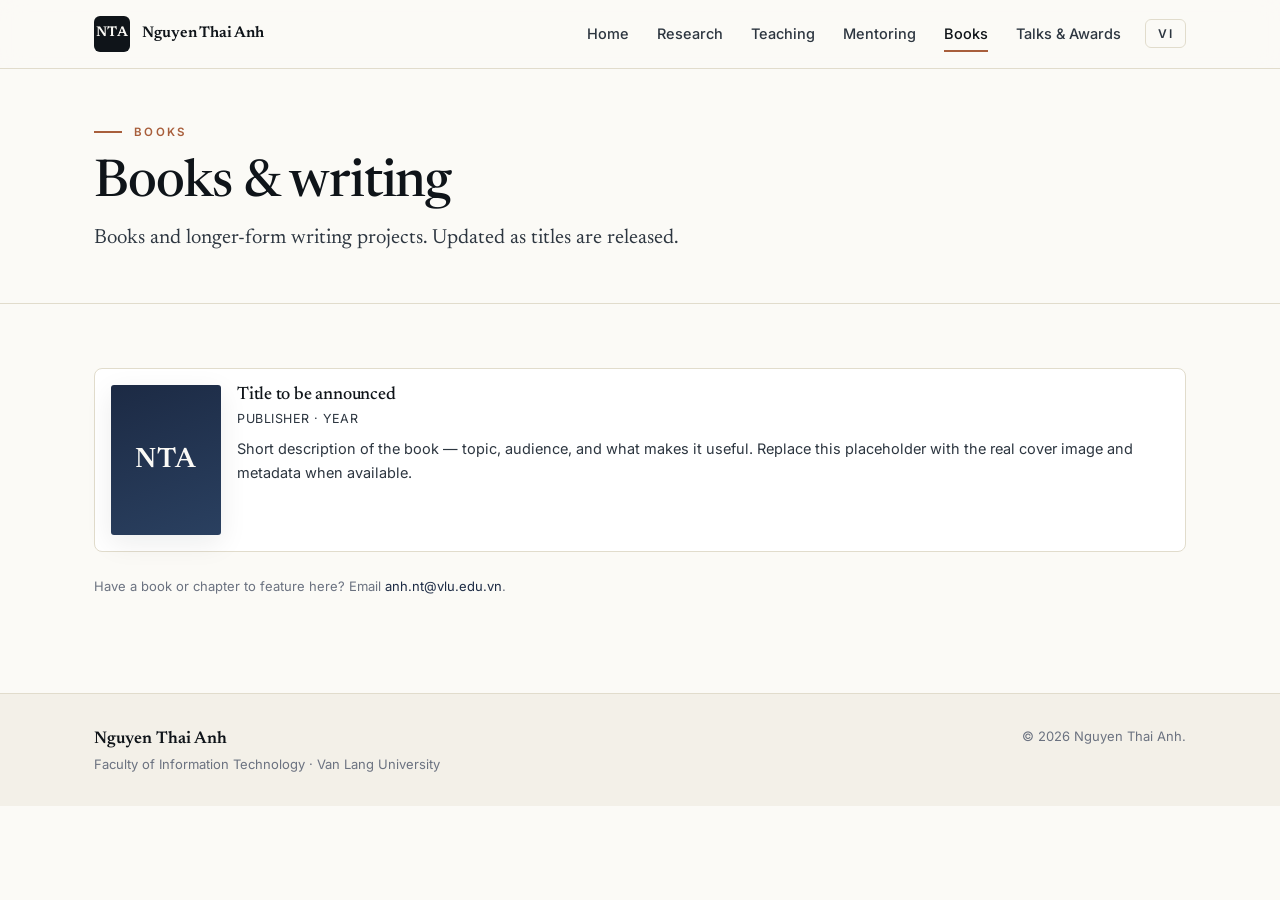
==== books.html @ 53247b36 "Rebuild site: multi-page bilingual academic profile - 6 pages: Home / Research / Teaching / Mentorin" ====
<!DOCTYPE html>
<html lang="en">
<head>
  <meta charset="UTF-8" />
  <meta name="viewport" content="width=device-width, initial-scale=1.0" />
  <title>Books — Nguyen Thai Anh</title>
  <meta name="description" content="Books and writing projects by Nguyen Thai Anh." />
  <link rel="icon" href="assets/img/favicon.svg" type="image/svg+xml" />
  <link rel="preconnect" href="https://fonts.googleapis.com" />
  <link rel="preconnect" href="https://fonts.gstatic.com" crossorigin />
  <link href="https://fonts.googleapis.com/css2?family=Inter:wght@400;500;600;700&family=Newsreader:ital,opsz,wght@0,6..72,400;0,6..72,500;0,6..72,600;1,6..72,400&display=swap" rel="stylesheet" />
  <link rel="stylesheet" href="assets/css/style.css" />
</head>
<body>
  <a class="skip-link" href="#main">Skip to content</a>

  <header class="site-header">
    <div class="container nav-wrap">
      <a class="brand" href="index.html">
        <span class="brand-mark">NTA</span>
        <span class="brand-name">Nguyen Thai Anh</span>
      </a>
      <button class="nav-toggle" aria-label="Toggle navigation" aria-expanded="false">
        <span></span><span></span><span></span>
      </button>
      <nav class="site-nav" aria-label="Primary">
        <a href="index.html" data-i18n="nav.home">Home</a>
        <a href="research.html" data-i18n="nav.research">Research</a>
        <a href="teaching.html" data-i18n="nav.teaching">Teaching</a>
        <a href="mentoring.html" data-i18n="nav.mentoring">Mentoring</a>
        <a href="books.html" class="active" data-i18n="nav.books">Books</a>
        <a href="talks-awards.html" data-i18n="nav.talks">Talks &amp; Awards</a>
        <button class="lang-toggle" data-lang-toggle aria-label="Switch language">VI</button>
      </nav>
    </div>
  </header>

  <main id="main">
    <section class="page-head">
      <div class="container">
        <p class="eyebrow" data-i18n="books.eyebrow">Books</p>
        <h1 data-i18n="books.h1">Books &amp; writing</h1>
        <p class="lede" data-i18n="books.lede">
          Below are books and longer-form writing projects. This page is updated as titles are released.
        </p>
      </div>
    </section>

    <section class="section">
      <div class="container">
        <ul class="book-grid">
          <li class="book-card">
            <div class="book-cover" aria-hidden="true">
              <span>NTA</span>
            </div>
            <div class="book-body">
              <h3 data-i18n="books.placeholder.title">Title to be announced</h3>
              <p class="muted" data-i18n="books.placeholder.meta">Publisher · Year</p>
              <p data-i18n="books.placeholder.desc">Short description of the book — topic, audience, and what makes it useful. Replace this placeholder with the real cover image and metadata when available.</p>
            </div>
          </li>
        </ul>
        <p class="prose muted" data-i18n-html="books.contact.html">
          Have a book or chapter to feature here? Email
          <a href="mailto:anh.nt@vlu.edu.vn">anh.nt@vlu.edu.vn</a>.
        </p>
      </div>
    </section>
  </main>

  <footer class="site-footer">
    <div class="container footer-grid">
      <div>
        <p class="footer-name">Nguyen Thai Anh</p>
        <p class="muted" data-i18n="footer.role">Faculty of Information Technology · Van Lang University</p>
      </div>
      <div>
        <p class="muted">© <span id="year"></span> <span data-i18n="footer.copy">Nguyen Thai Anh.</span></p>
      </div>
    </div>
  </footer>

  <script src="assets/js/i18n.js"></script>
  <script src="assets/js/main.js"></script>
</body>
</html>
---- assets/css/style.css ----
/* =========================================================
   Nguyen Thai Anh — personal site
   Editorial / academic theme · warm cream + deep navy + rust
   ========================================================= */

:root {
  /* surfaces */
  --bg: #fbfaf6;            /* warm cream off-white */
  --bg-alt: #f3f0e8;        /* deeper cream panel */
  --bg-card: #ffffff;
  /* ink */
  --ink: #0f1419;           /* near black with cool undertone */
  --ink-soft: #2d3640;
  --muted: #6b7280;
  --line: #e1dccc;          /* warm parchment line */
  --line-soft: #ece7d8;
  /* brand */
  --brand: #1c2a44;         /* deep navy */
  --brand-2: #2a4060;
  --accent: #a85e3b;        /* terracotta / rust */
  --accent-soft: #f3e7df;
  /* effects */
  --shadow-sm: 0 1px 2px rgba(15, 20, 25, .04);
  --shadow-md: 0 8px 28px rgba(15, 20, 25, .08);
  --shadow-lg: 0 24px 64px rgba(15, 20, 25, .10);
  --radius: 14px;
  --radius-sm: 8px;
  --container: 1140px;
  --container-narrow: 820px;
  --font-sans: "Inter", -apple-system, BlinkMacSystemFont, "Segoe UI", Roboto, "Helvetica Neue", Arial, sans-serif;
  --font-serif: "Newsreader", "Source Serif 4", Georgia, "Times New Roman", serif;
  /* spacing scale (8px base) */
  --s-1: 4px;  --s-2: 8px;   --s-3: 12px;  --s-4: 16px;
  --s-5: 24px; --s-6: 32px;  --s-7: 48px;  --s-8: 64px;  --s-9: 96px;
}

@media (prefers-color-scheme: dark) {
  :root {
    --bg: #0e1218;
    --bg-alt: #161b22;
    --bg-card: #1a2030;
    --ink: #e8e3d3;
    --ink-soft: #c9c2af;
    --muted: #8a8470;
    --line: #2a2f3a;
    --line-soft: #1f242e;
    --brand: #b8c5d8;
    --brand-2: #d4dbe8;
    --accent: #d4825c;
    --accent-soft: #2a1f1a;
    --shadow-sm: 0 1px 2px rgba(0,0,0,.3);
    --shadow-md: 0 8px 28px rgba(0,0,0,.35);
  }
}

/* ---------- FOUC prevention for i18n ---------- */
html:not([data-i18n-ready]) body { opacity: 0; }
body { transition: opacity .18s ease; }

* { box-sizing: border-box; }
html { scroll-behavior: smooth; }
body {
  margin: 0;
  font-family: var(--font-sans);
  background: var(--bg);
  color: var(--ink);
  line-height: 1.65;
  font-size: 16.5px;
  -webkit-font-smoothing: antialiased;
  text-rendering: optimizeLegibility;
}

img { max-width: 100%; display: block; }
a { color: var(--brand); text-decoration: none; transition: color .15s ease; }
a:hover { color: var(--accent); }

.container {
  max-width: var(--container);
  margin: 0 auto;
  padding: 0 24px;
}

.skip-link {
  position: absolute;
  left: -1000px;
  top: 0;
  background: var(--ink);
  color: var(--bg);
  padding: 8px 12px;
  z-index: 100;
}
.skip-link:focus { left: 8px; top: 8px; }

/* ---------- Typography display ---------- */
h1, h2, h3 {
  font-family: var(--font-serif);
  font-weight: 500;
  letter-spacing: -0.012em;
  color: var(--ink);
  line-height: 1.15;
}
em { font-family: var(--font-serif); font-style: italic; font-weight: 400; }

/* ---------- Header / nav ---------- */
.site-header {
  position: sticky;
  top: 0;
  z-index: 50;
  background: rgba(251, 250, 246, .85);
  backdrop-filter: saturate(180%) blur(12px);
  border-bottom: 1px solid var(--line);
}
@media (prefers-color-scheme: dark) {
  .site-header { background: rgba(14, 18, 24, .85); }
}
.nav-wrap {
  display: flex;
  align-items: center;
  justify-content: space-between;
  gap: 16px;
  height: 68px;
}
.brand {
  display: inline-flex;
  align-items: center;
  gap: 12px;
  color: var(--ink);
  font-weight: 600;
  letter-spacing: -.005em;
}
.brand:hover { color: var(--ink); }
.brand-mark {
  display: inline-flex;
  align-items: center;
  justify-content: center;
  width: 36px; height: 36px;
  background: var(--ink);
  color: var(--bg);
  border-radius: 6px;
  font-family: var(--font-serif);
  font-size: 14px;
  font-weight: 600;
  letter-spacing: .04em;
}
.brand-name { font-size: 15.5px; font-family: var(--font-serif); }

.site-nav { display: flex; gap: 4px; align-items: center; }
.site-nav a {
  color: var(--ink-soft);
  font-weight: 500;
  padding: 8px 12px;
  border-radius: 6px;
  font-size: 14.5px;
  transition: color .15s ease, background .15s ease;
}
.site-nav a:hover { background: var(--bg-alt); color: var(--ink); }
.site-nav a.active {
  color: var(--ink);
  position: relative;
}
.site-nav a.active::after {
  content: "";
  position: absolute;
  left: 12px; right: 12px; bottom: 2px;
  height: 1.5px;
  background: var(--accent);
}

.lang-toggle {
  margin-left: 8px;
  padding: 6px 12px;
  font-size: 12px;
  font-weight: 600;
  letter-spacing: .12em;
  border: 1px solid var(--line);
  border-radius: 6px;
  background: transparent;
  color: var(--ink-soft);
  cursor: pointer;
  font-family: var(--font-sans);
  transition: border-color .15s ease, color .15s ease, background .15s ease;
}
.lang-toggle:hover { border-color: var(--ink); color: var(--ink); background: var(--bg-alt); }

.nav-toggle {
  display: none;
  width: 40px; height: 40px;
  background: transparent;
  border: 1px solid var(--line);
  border-radius: 8px;
  cursor: pointer;
  padding: 0;
  align-items: center; justify-content: center;
  flex-direction: column;
  gap: 4px;
}
.nav-toggle span {
  display: block;
  width: 18px; height: 1.5px;
  background: var(--ink);
}

@media (max-width: 760px) {
  .nav-toggle { display: inline-flex; }
  .site-nav {
    position: absolute;
    top: 68px; left: 0; right: 0;
    background: var(--bg);
    border-bottom: 1px solid var(--line);
    flex-direction: column;
    align-items: stretch;
    padding: 8px;
    transform: translateY(-8px);
    opacity: 0;
    pointer-events: none;
    transition: opacity .15s ease, transform .15s ease;
  }
  .site-nav.open {
    opacity: 1;
    pointer-events: auto;
    transform: translateY(0);
  }
  .site-nav a { padding: 12px 14px; border-radius: 6px; }
  .site-nav a.active::after { display: none; }
  .lang-toggle { margin: 8px 0 4px; align-self: flex-start; }
}

/* ---------- Hero ---------- */
.hero {
  padding: var(--s-9) 0 var(--s-7);
  position: relative;
  overflow: hidden;
}
.hero::before {
  content: "";
  position: absolute;
  top: 0; right: -10%;
  width: 60%;
  height: 100%;
  background: radial-gradient(ellipse at 30% 50%, var(--accent-soft) 0%, transparent 60%);
  opacity: .55;
  pointer-events: none;
}
.hero-grid {
  display: grid;
  grid-template-columns: minmax(0, 1.5fr) minmax(240px, 1fr);
  gap: var(--s-8);
  align-items: center;
  position: relative;
}
.eyebrow {
  text-transform: uppercase;
  letter-spacing: .2em;
  font-size: 11.5px;
  color: var(--accent);
  font-weight: 600;
  margin: 0 0 var(--s-4);
  display: inline-block;
}
.eyebrow::before {
  content: "";
  display: inline-block;
  width: 28px; height: 1.5px;
  background: var(--accent);
  vertical-align: middle;
  margin-right: 12px;
  transform: translateY(-1px);
}
h1 {
  font-size: clamp(40px, 5.6vw, 68px);
  line-height: 1.02;
  margin: 0 0 var(--s-5);
  letter-spacing: -.025em;
  font-weight: 500;
}
.lede {
  font-family: var(--font-serif);
  font-size: clamp(18px, 1.6vw, 21px);
  font-weight: 400;
  line-height: 1.55;
  color: var(--ink-soft);
  margin: 0 0 var(--s-5);
  max-width: 56ch;
}
.lede a { color: var(--ink); border-bottom: 1px solid var(--line); }
.lede a:hover { border-bottom-color: var(--accent); color: var(--accent); }

.quick-facts {
  list-style: none;
  padding: 0;
  margin: 0 0 var(--s-5);
  display: grid;
  gap: var(--s-2);
  font-size: 14.5px;
  color: var(--ink-soft);
  border-left: 2px solid var(--line);
  padding-left: var(--s-4);
}
.quick-facts strong {
  color: var(--ink);
  font-weight: 600;
  font-size: 12.5px;
  text-transform: uppercase;
  letter-spacing: .08em;
  display: inline-block;
  min-width: 92px;
}

.cta-row { display: flex; gap: var(--s-3); flex-wrap: wrap; }
.btn {
  display: inline-flex;
  align-items: center;
  gap: 8px;
  padding: 11px 20px;
  border-radius: 6px;
  font-weight: 500;
  font-size: 14.5px;
  font-family: var(--font-sans);
  border: 1px solid transparent;
  transition: all .15s ease;
  letter-spacing: .005em;
}
.btn:hover { text-decoration: none; }
.btn-primary {
  background: var(--ink);
  color: var(--bg);
}
.btn-primary:hover { background: var(--brand-2); color: var(--bg); }
.btn-ghost {
  background: transparent;
  color: var(--ink);
  border-color: var(--line);
}
.btn-ghost:hover { border-color: var(--ink); background: var(--bg-alt); color: var(--ink); }

/* photo */
.hero-photo {
  display: flex;
  flex-direction: column;
  align-items: center;
  gap: var(--s-4);
  position: relative;
}
.photo-frame {
  position: relative;
  width: 260px; height: 320px;
  border-radius: 4px;
  background: var(--bg-alt);
  border: 1px solid var(--line);
  overflow: hidden;
  display: flex;
  align-items: center;
  justify-content: center;
  box-shadow: var(--shadow-md);
}
.photo-frame::before {
  content: "";
  position: absolute;
  top: 12px; left: 12px; right: -12px; bottom: -12px;
  border: 1px solid var(--accent);
  border-radius: 4px;
  z-index: -1;
}
.photo-frame img { width: 100%; height: 100%; object-fit: cover; }
.photo-initials {
  position: absolute;
  inset: 0;
  display: none;
  align-items: center;
  justify-content: center;
  font-family: var(--font-serif);
  font-size: 64px;
  font-weight: 500;
  color: var(--brand);
  letter-spacing: .04em;
}
.photo-frame.photo-fallback .photo-initials { display: flex; }

.socials {
  list-style: none;
  display: flex;
  gap: 6px;
  padding: 0;
  margin: 0;
}
.socials a {
  width: 38px; height: 38px;
  border-radius: 50%;
  border: 1px solid var(--line);
  display: inline-flex;
  align-items: center; justify-content: center;
  color: var(--ink-soft);
  font-weight: 600;
  font-size: 12.5px;
  letter-spacing: .04em;
  transition: all .15s ease;
}
.socials a:hover {
  border-color: var(--ink);
  color: var(--ink);
  background: var(--bg-alt);
}

@media (max-width: 880px) {
  .hero { padding: var(--s-7) 0 var(--s-6); }
  .hero-grid { grid-template-columns: 1fr; gap: var(--s-6); }
  .hero-photo { order: -1; align-items: flex-start; }
  .photo-frame { width: 180px; height: 220px; }
}

/* ---------- Affiliations strip ---------- */
.affiliations {
  border-top: 1px solid var(--line);
  border-bottom: 1px solid var(--line);
  background: var(--bg-alt);
  padding: var(--s-4) 0;
}
.aff-grid {
  display: flex;
  align-items: center;
  justify-content: space-between;
  gap: var(--s-5);
  flex-wrap: wrap;
  list-style: none;
  margin: 0; padding: 0;
}
.aff-label {
  font-size: 11px;
  font-weight: 600;
  letter-spacing: .18em;
  text-transform: uppercase;
  color: var(--muted);
  padding: 4px 0;
}
.aff-item {
  font-family: var(--font-serif);
  font-size: 15px;
  color: var(--ink-soft);
  font-weight: 500;
  letter-spacing: -.005em;
  display: inline-flex;
  align-items: center;
  gap: 8px;
}
.aff-item small {
  font-family: var(--font-sans);
  font-size: 11px;
  text-transform: uppercase;
  letter-spacing: .08em;
  color: var(--muted);
  font-weight: 600;
}

/* ---------- Sections ---------- */
.section { padding: var(--s-8) 0; }
.section-narrow .container { max-width: var(--container-narrow); }
.section-alt {
  background: var(--bg-alt);
  border-top: 1px solid var(--line);
  border-bottom: 1px solid var(--line);
}

.section-title {
  font-family: var(--font-serif);
  font-size: clamp(26px, 3vw, 34px);
  margin: 0 0 var(--s-5);
  font-weight: 500;
  letter-spacing: -.012em;
  position: relative;
  padding-bottom: var(--s-3);
}
.section-title::after {
  content: "";
  position: absolute;
  left: 0; bottom: 0;
  width: 32px; height: 2px;
  background: var(--accent);
}
.section-kicker {
  font-size: 11.5px;
  font-weight: 600;
  letter-spacing: .2em;
  text-transform: uppercase;
  color: var(--muted);
  margin: 0 0 8px;
}

.sub-title {
  font-size: 17px;
  font-weight: 600;
  margin: var(--s-6) 0 var(--s-3);
  color: var(--ink);
  font-family: var(--font-sans);
  letter-spacing: -.005em;
}
.prose {
  color: var(--ink-soft);
  max-width: 68ch;
  font-size: 16px;
  line-height: 1.7;
}
.prose p { margin: 0 0 var(--s-3); }

.page-head {
  padding: var(--s-7) 0 var(--s-5);
  border-bottom: 1px solid var(--line);
  background: var(--bg);
  position: relative;
}
.page-head h1 {
  font-size: clamp(34px, 4.4vw, 52px);
  margin-bottom: var(--s-3);
  letter-spacing: -.02em;
}
.page-head .lede { max-width: 70ch; }

/* ---------- Tag grid (research interests) ---------- */
.tag-grid {
  list-style: none;
  padding: 0;
  margin: 0;
  display: grid;
  grid-template-columns: repeat(auto-fit, minmax(240px, 1fr));
  gap: var(--s-3);
}
.tag-grid li {
  background: var(--bg-card);
  border: 1px solid var(--line);
  border-radius: var(--radius-sm);
  padding: var(--s-4) var(--s-4) var(--s-4);
  transition: border-color .15s ease, transform .12s ease;
}
.tag-grid li:hover {
  border-color: var(--ink);
  transform: translateY(-2px);
}
.tag-grid p {
  margin: 8px 0 0;
  color: var(--ink-soft);
  font-size: 14px;
  line-height: 1.55;
}
.tag {
  display: inline-block;
  padding: 3px 0;
  color: var(--ink);
  font-weight: 600;
  font-size: 14.5px;
  font-family: var(--font-serif);
  border-bottom: 2px solid var(--accent);
}

/* ---------- News feed ---------- */
.news-feed {
  list-style: none;
  padding: 0;
  margin: 0;
  display: grid;
  gap: 0;
}
.news-item {
  display: grid;
  grid-template-columns: 130px 1fr;
  gap: var(--s-5);
  padding: var(--s-4) 0;
  border-top: 1px solid var(--line-soft);
  align-items: baseline;
}
.news-item:first-child { border-top: 0; padding-top: 0; }
.news-date {
  font-size: 13px;
  font-weight: 600;
  color: var(--accent);
  letter-spacing: .04em;
  text-transform: uppercase;
  font-family: var(--font-sans);
}
.news-body {
  margin: 0;
  color: var(--ink-soft);
  font-size: 15.5px;
  line-height: 1.6;
}
.news-body strong { color: var(--ink); font-weight: 600; }

@media (max-width: 580px) {
  .news-item { grid-template-columns: 1fr; gap: 4px; }
}

/* ---------- Card grid ---------- */
.card-grid {
  list-style: none;
  padding: 0;
  margin: 0;
  display: grid;
  grid-template-columns: repeat(auto-fit, minmax(260px, 1fr));
  gap: var(--s-4);
}
.card {
  background: var(--bg-card);
  border: 1px solid var(--line);
  border-radius: var(--radius-sm);
  padding: var(--s-5);
  display: flex;
  flex-direction: column;
  gap: var(--s-2);
  transition: border-color .15s ease, transform .12s ease;
}
.card:hover { border-color: var(--ink); transform: translateY(-2px); }
.card h3 {
  margin: 0;
  font-size: 18px;
  color: var(--ink);
  font-family: var(--font-serif);
  font-weight: 600;
  letter-spacing: -.005em;
}
.card p {
  margin: 0;
  color: var(--ink-soft);
  font-size: 14.5px;
  line-height: 1.6;
}
.card .btn {
  align-self: flex-start;
  padding: 6px 12px;
  font-size: 13.5px;
  margin-top: var(--s-2);
}

/* ---------- Publications ---------- */
.pub-group { margin-bottom: var(--s-6); }
.year-label {
  display: inline-block;
  font-family: var(--font-serif);
  font-size: 22px;
  color: var(--ink);
  margin: 0 0 var(--s-3);
  font-weight: 500;
  letter-spacing: -.01em;
  border-bottom: 2px solid var(--accent);
  padding-bottom: 2px;
}
.pub-list { list-style: none; padding: 0; margin: 0; display: grid; gap: 0; }
.pub {
  padding: var(--s-4) 0;
  border-top: 1px solid var(--line-soft);
}
.pub:first-child { border-top: 0; padding-top: 0; }
.pub-title {
  font-family: var(--font-serif);
  font-weight: 600;
  margin: 0 0 4px;
  color: var(--ink);
  font-size: 17.5px;
  line-height: 1.35;
  letter-spacing: -.005em;
}
.pub-meta { margin: 0 0 4px; color: var(--ink-soft); font-size: 14.5px; }
.pub-venue {
  margin: 0;
  color: var(--muted);
  font-size: 13.5px;
  font-family: var(--font-serif);
  font-style: italic;
}
.pub-tags { margin: 8px 0 0; display: flex; gap: 6px; flex-wrap: wrap; }
.chip {
  display: inline-block;
  background: transparent;
  border: 1px solid var(--line);
  color: var(--ink-soft);
  padding: 2px 10px;
  font-size: 11.5px;
  border-radius: 999px;
  font-weight: 500;
  letter-spacing: .02em;
}

/* ---------- Course grid ---------- */
.course-grid {
  list-style: none;
  padding: 0;
  margin: 0;
  display: grid;
  grid-template-columns: repeat(auto-fit, minmax(260px, 1fr));
  gap: var(--s-2);
}
.course {
  background: var(--bg-card);
  border: 1px solid var(--line);
  border-radius: var(--radius-sm);
  padding: var(--s-4);
  transition: border-color .15s ease, background .15s ease;
}
.course:hover { border-color: var(--ink); }
.course h4 {
  margin: 0;
  font-size: 15.5px;
  color: var(--ink);
  font-family: var(--font-serif);
  font-weight: 600;
  display: flex;
  align-items: center;
  gap: 8px;
  flex-wrap: wrap;
  letter-spacing: -.005em;
}
.course p { margin: 4px 0 0; color: var(--muted); font-size: 13px; }
.badge {
  background: var(--accent-soft);
  color: var(--accent);
  border-radius: 4px;
  padding: 2px 8px;
  font-size: 10.5px;
  font-weight: 700;
  letter-spacing: .08em;
  text-transform: uppercase;
  font-family: var(--font-sans);
}
.muted-badge {
  background: var(--bg-alt);
  color: var(--ink-soft);
  border: 1px solid var(--line);
}

.bullet-list {
  margin: 0;
  padding-left: 0;
  list-style: none;
  color: var(--ink-soft);
  display: grid;
  gap: 4px;
}
.bullet-list li {
  position: relative;
  padding-left: 18px;
  font-size: 15px;
}
.bullet-list li::before {
  content: "—";
  position: absolute;
  left: 0;
  color: var(--accent);
  font-weight: 600;
}

/* ---------- Books ---------- */
.book-grid {
  list-style: none;
  padding: 0;
  margin: 0 0 var(--s-5);
  display: grid;
  grid-template-columns: repeat(auto-fit, minmax(320px, 1fr));
  gap: var(--s-5);
}
.book-card {
  display: grid;
  grid-template-columns: 110px 1fr;
  gap: var(--s-4);
  background: var(--bg-card);
  border: 1px solid var(--line);
  border-radius: var(--radius-sm);
  padding: var(--s-4);
}
.book-cover {
  width: 110px; height: 150px;
  background: linear-gradient(160deg, var(--brand) 0%, var(--brand-2) 100%);
  color: var(--bg);
  border-radius: 3px;
  display: flex;
  align-items: center;
  justify-content: center;
  font-family: var(--font-serif);
  font-size: 28px;
  font-weight: 600;
  letter-spacing: .04em;
  box-shadow: var(--shadow-md);
}
.book-body h3 {
  margin: 0 0 4px;
  font-size: 18px;
  font-family: var(--font-serif);
}
.book-body .muted { font-size: 12.5px; margin: 0 0 8px; letter-spacing: .04em; text-transform: uppercase; }
.book-body p { margin: 0; color: var(--ink-soft); font-size: 14.5px; line-height: 1.6; }

/* ---------- Scholar metrics (compact) ---------- */
.metrics-card {
  background: var(--bg-card);
  border: 1px solid var(--line);
  border-radius: var(--radius);
  padding: var(--s-5) var(--s-6);
  display: grid;
  grid-template-columns: repeat(3, 1fr) auto;
  gap: var(--s-5);
  align-items: center;
}
.metrics-item { text-align: left; }
.metric-value {
  display: block;
  font-family: var(--font-serif);
  font-size: 36px;
  font-weight: 500;
  color: var(--ink);
  line-height: 1;
  margin-bottom: 6px;
  letter-spacing: -.01em;
}
.metric-value.placeholder { color: var(--muted); }
.metric-label {
  display: block;
  font-size: 11.5px;
  color: var(--muted);
  text-transform: uppercase;
  letter-spacing: .14em;
  font-weight: 600;
}
.metrics-cta {
  border-left: 1px solid var(--line);
  padding-left: var(--s-5);
  display: flex;
  flex-direction: column;
  gap: 6px;
  align-items: flex-start;
}
.metrics-cta .muted { font-size: 12.5px; }

@media (max-width: 720px) {
  .metrics-card { grid-template-columns: repeat(3, 1fr); }
  .metrics-cta { grid-column: 1 / -1; border-left: 0; border-top: 1px solid var(--line); padding: var(--s-4) 0 0; }
}

/* ---------- Projects (advising) ---------- */
.project-title {
  font-family: var(--font-serif);
  font-weight: 600;
  margin: 0 0 4px;
  color: var(--ink);
  font-size: 17px;
  line-height: 1.35;
  letter-spacing: -.005em;
}
.project-team {
  margin: 4px 0 0;
  color: var(--ink-soft);
  font-size: 14.5px;
  line-height: 1.55;
}
.project-team strong {
  color: var(--muted);
  font-weight: 600;
  font-size: 11.5px;
  text-transform: uppercase;
  letter-spacing: .12em;
  display: inline-block;
  margin-right: 6px;
}
.project-coadv {
  margin: 4px 0 0;
  color: var(--muted);
  font-size: 13.5px;
  font-style: italic;
}

/* ---------- Theses block ---------- */
.thesis {
  background: var(--bg-card);
  border: 1px solid var(--line);
  border-left: 3px solid var(--accent);
  border-radius: var(--radius-sm);
  padding: var(--s-5);
  margin-bottom: var(--s-3);
}
.thesis-kicker {
  font-size: 11.5px;
  font-weight: 600;
  letter-spacing: .14em;
  text-transform: uppercase;
  color: var(--accent);
  margin: 0 0 6px;
}
.thesis-title {
  font-family: var(--font-serif);
  font-size: 18px;
  margin: 0 0 6px;
  font-weight: 600;
  color: var(--ink);
  line-height: 1.35;
  letter-spacing: -.005em;
}
.thesis-degree {
  margin: 0;
  color: var(--ink-soft);
  font-size: 14px;
  font-style: italic;
  font-family: var(--font-serif);
}

/* ---------- Student cohorts ---------- */
.cohort { margin: var(--s-5) 0 var(--s-3); }
.cohort:first-of-type { margin-top: var(--s-3); }
.cohort-header {
  display: flex;
  align-items: baseline;
  gap: var(--s-3);
  margin: 0 0 var(--s-3);
  padding-bottom: var(--s-2);
  border-bottom: 1px solid var(--line);
  font-family: var(--font-serif);
  font-size: 17px;
  font-weight: 600;
  color: var(--ink);
  letter-spacing: -.005em;
}
.cohort-count {
  font-size: 12.5px;
  font-weight: 500;
  color: var(--muted);
  font-family: var(--font-sans);
  letter-spacing: .04em;
}
.cohort-note {
  font-size: 12.5px;
  color: var(--muted);
  margin: 0 0 var(--s-3);
  font-style: italic;
  font-family: var(--font-serif);
}

.student-list {
  list-style: none;
  padding: 0;
  margin: 0;
  display: grid;
  grid-template-columns: repeat(auto-fit, minmax(320px, 1fr));
  gap: 0 var(--s-5);
}
.student {
  display: grid;
  grid-template-columns: 1fr auto;
  gap: var(--s-2);
  padding: 8px 0;
  border-bottom: 1px solid var(--line-soft);
  align-items: baseline;
}
.student-name {
  color: var(--ink);
  font-weight: 500;
  font-size: 15px;
  letter-spacing: -.005em;
}
.student-meta {
  color: var(--muted);
  font-size: 12.5px;
  font-family: var(--font-sans);
  letter-spacing: .02em;
  text-align: right;
}
.student-honor {
  display: inline-block;
  background: var(--accent-soft);
  color: var(--accent);
  font-size: 11px;
  font-weight: 600;
  padding: 1px 7px;
  border-radius: 4px;
  letter-spacing: .04em;
  margin-left: 6px;
  text-transform: uppercase;
  font-family: var(--font-sans);
}
.student-cosup {
  display: inline-block;
  font-size: 11px;
  color: var(--muted);
  margin-left: 6px;
  font-style: italic;
}

/* ---------- Mentees external ---------- */
.placeholder-card {
  border: 1.5px dashed var(--line);
  border-radius: var(--radius);
  padding: var(--s-5);
  text-align: center;
  color: var(--muted);
  background: transparent;
}
.placeholder-card p { margin: 0; font-size: 14.5px; }

/* ---------- Talks ---------- */
.talk-list { list-style: none; padding: 0; margin: 0; display: grid; gap: 0; }
.talk {
  padding: var(--s-4) 0;
  border-top: 1px solid var(--line-soft);
  display: grid;
  grid-template-columns: 110px 1fr;
  gap: var(--s-4);
}
.talk:first-child { border-top: 0; padding-top: 0; }
.talk-title {
  font-family: var(--font-serif);
  font-weight: 600;
  margin: 0 0 4px;
  color: var(--ink);
  font-size: 17px;
  line-height: 1.35;
}
.talk-venue { margin: 0 0 4px; color: var(--ink-soft); font-size: 14px; font-style: italic; font-family: var(--font-serif); }
.talk-date {
  font-size: 13px;
  font-weight: 600;
  color: var(--accent);
  letter-spacing: .04em;
  font-family: var(--font-sans);
}
.talk-desc { margin: 6px 0 0; color: var(--ink-soft); font-size: 14.5px; line-height: 1.6; }

@media (max-width: 580px) {
  .talk { grid-template-columns: 1fr; gap: 4px; }
}

/* ---------- Awards ---------- */
.award-grid {
  list-style: none;
  padding: 0;
  margin: 0;
  display: grid;
  grid-template-columns: repeat(auto-fit, minmax(300px, 1fr));
  gap: var(--s-4);
}
.award {
  background: var(--bg-card);
  border: 1px solid var(--line);
  border-radius: var(--radius-sm);
  padding: var(--s-5);
  position: relative;
  border-left: 3px solid var(--accent);
}
.award h3 {
  margin: 0 0 6px;
  font-size: 17px;
  color: var(--ink);
  font-family: var(--font-serif);
  font-weight: 600;
  padding-right: var(--s-5);
}
.award .award-meta {
  margin: 0 0 8px;
  color: var(--muted);
  font-size: 12.5px;
  letter-spacing: .04em;
}
.award p { margin: 0; color: var(--ink-soft); font-size: 14.5px; line-height: 1.6; }

/* ---------- Footer ---------- */
.site-footer {
  border-top: 1px solid var(--line);
  background: var(--bg-alt);
  padding: var(--s-6) 0;
  margin-top: var(--s-6);
}
.footer-grid {
  display: flex;
  justify-content: space-between;
  align-items: flex-start;
  gap: var(--s-4);
  flex-wrap: wrap;
}
.footer-name {
  font-weight: 600;
  margin: 0;
  font-family: var(--font-serif);
  font-size: 17px;
}
.muted { color: var(--muted); font-size: 13px; margin: 0; line-height: 1.6; }

/* ---------- Selection ---------- */
::selection { background: var(--accent-soft); color: var(--ink); }

/* ---------- Print ---------- */
@media print {
  .site-header, .site-footer, .nav-toggle, .cta-row, .socials, .lang-toggle { display: none !important; }
  .hero, .section { padding: 16px 0; }
  body { font-size: 11pt; background: white; }
}
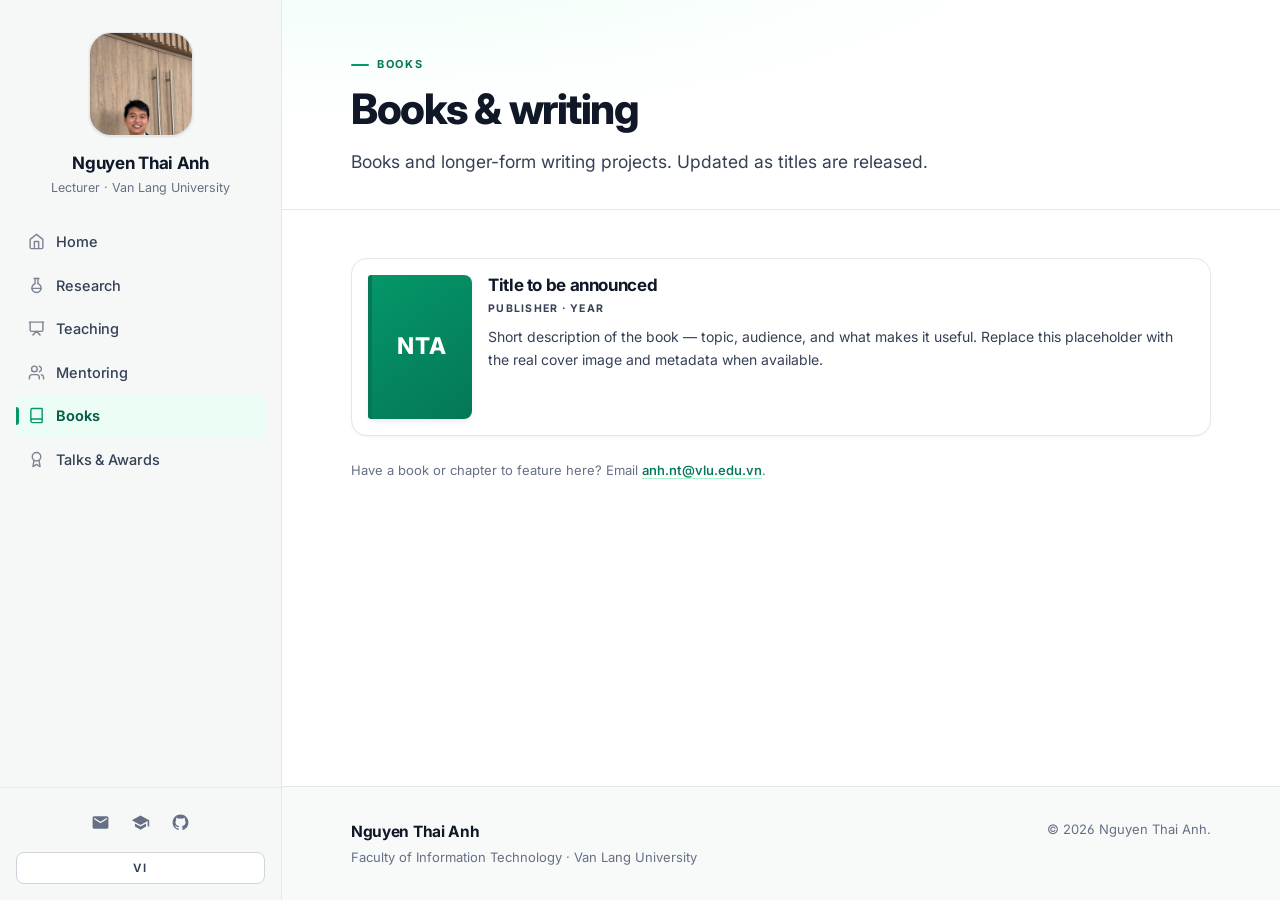
==== commit 1efa43e1: "Redesign: fixed sidebar shell, emerald palette, publication cards Layout - Replace the top navbar wi" ====
--- a/books.html
+++ b/books.html
@@ -5,36 +5,82 @@
   <meta name="viewport" content="width=device-width, initial-scale=1.0" />
   <title>Books — Nguyen Thai Anh</title>
   <meta name="description" content="Books and writing projects by Nguyen Thai Anh." />
+  <meta name="theme-color" content="#059669" />
   <link rel="icon" href="assets/img/favicon.svg" type="image/svg+xml" />
   <link rel="preconnect" href="https://fonts.googleapis.com" />
   <link rel="preconnect" href="https://fonts.gstatic.com" crossorigin />
-  <link href="https://fonts.googleapis.com/css2?family=Inter:wght@400;500;600;700&family=Newsreader:ital,opsz,wght@0,6..72,400;0,6..72,500;0,6..72,600;1,6..72,400&display=swap" rel="stylesheet" />
+  <link href="https://fonts.googleapis.com/css2?family=Inter:wght@400;500;600;700;800&family=Newsreader:ital,opsz,wght@0,6..72,400;0,6..72,500;1,6..72,400&display=swap" rel="stylesheet" />
   <link rel="stylesheet" href="assets/css/style.css" />
 </head>
 <body>
   <a class="skip-link" href="#main">Skip to content</a>
 
-  <header class="site-header">
-    <div class="container nav-wrap">
-      <a class="brand" href="index.html">
-        <span class="brand-mark">NTA</span>
-        <span class="brand-name">Nguyen Thai Anh</span>
+  <header class="topbar">
+    <button class="drawer-btn" aria-label="Open menu" aria-expanded="false" aria-controls="sidebar">
+      <span></span><span></span><span></span>
+    </button>
+    <a class="topbar-brand" href="index.html">Nguyen Thai Anh</a>
+    <button class="lang-toggle" data-lang-toggle aria-label="Switch language">VI</button>
+  </header>
+  <div class="scrim" data-scrim></div>
+
+  <aside class="sidebar" id="sidebar">
+    <div class="side-inner">
+      <a class="side-id" href="index.html">
+        <span class="side-avatar">
+          <img src="assets/img/profile.jpg" alt="Nguyen Thai Anh"
+               onerror="this.parentElement.classList.add('is-fallback');this.style.display='none';" />
+          <span class="initials">NTA</span>
+        </span>
+        <span class="side-name">Nguyen Thai Anh</span>
+        <span class="side-role" data-i18n="side.role">Lecturer · Van Lang University</span>
       </a>
-      <button class="nav-toggle" aria-label="Toggle navigation" aria-expanded="false">
-        <span></span><span></span><span></span>
-      </button>
-      <nav class="site-nav" aria-label="Primary">
-        <a href="index.html" data-i18n="nav.home">Home</a>
-        <a href="research.html" data-i18n="nav.research">Research</a>
-        <a href="teaching.html" data-i18n="nav.teaching">Teaching</a>
-        <a href="mentoring.html" data-i18n="nav.mentoring">Mentoring</a>
-        <a href="books.html" class="active" data-i18n="nav.books">Books</a>
-        <a href="talks-awards.html" data-i18n="nav.talks">Talks &amp; Awards</a>
+
+      <nav class="side-nav" aria-label="Primary">
+        <a href="index.html">
+          <svg viewBox="0 0 24 24" fill="none" stroke="currentColor" stroke-width="2" stroke-linecap="round" stroke-linejoin="round" aria-hidden="true"><path d="m3 9 9-7 9 7v11a2 2 0 0 1-2 2H5a2 2 0 0 1-2-2z"/><polyline points="9 22 9 12 15 12 15 22"/></svg>
+          <span data-i18n="nav.home">Home</span>
+        </a>
+        <a href="research.html">
+          <svg viewBox="0 0 24 24" fill="none" stroke="currentColor" stroke-width="2" stroke-linecap="round" stroke-linejoin="round" aria-hidden="true"><path d="M10 2v7.31"/><path d="M14 9.3V1.99"/><path d="M8.5 2h7"/><path d="M14 9.3a6.5 6.5 0 1 1-4 0"/><path d="M5.52 16h12.96"/></svg>
+          <span data-i18n="nav.research">Research</span>
+        </a>
+        <a href="teaching.html">
+          <svg viewBox="0 0 24 24" fill="none" stroke="currentColor" stroke-width="2" stroke-linecap="round" stroke-linejoin="round" aria-hidden="true"><path d="M2 3h20"/><path d="M21 3v11a2 2 0 0 1-2 2H5a2 2 0 0 1-2-2V3"/><path d="m7 21 5-5 5 5"/></svg>
+          <span data-i18n="nav.teaching">Teaching</span>
+        </a>
+        <a href="mentoring.html">
+          <svg viewBox="0 0 24 24" fill="none" stroke="currentColor" stroke-width="2" stroke-linecap="round" stroke-linejoin="round" aria-hidden="true"><path d="M16 21v-2a4 4 0 0 0-4-4H6a4 4 0 0 0-4 4v2"/><circle cx="9" cy="7" r="4"/><path d="M22 21v-2a4 4 0 0 0-3-3.87"/><path d="M16 3.13a4 4 0 0 1 0 7.75"/></svg>
+          <span data-i18n="nav.mentoring">Mentoring</span>
+        </a>
+        <a href="books.html" class="active">
+          <svg viewBox="0 0 24 24" fill="none" stroke="currentColor" stroke-width="2" stroke-linecap="round" stroke-linejoin="round" aria-hidden="true"><path d="M4 19.5v-15A2.5 2.5 0 0 1 6.5 2H19a1 1 0 0 1 1 1v18a1 1 0 0 1-1 1H6.5a1 1 0 0 1 0-5H20"/></svg>
+          <span data-i18n="nav.books">Books</span>
+        </a>
+        <a href="talks-awards.html">
+          <svg viewBox="0 0 24 24" fill="none" stroke="currentColor" stroke-width="2" stroke-linecap="round" stroke-linejoin="round" aria-hidden="true"><circle cx="12" cy="8" r="6"/><path d="M15.477 12.89 17 22l-5-3-5 3 1.523-9.11"/></svg>
+          <span data-i18n="nav.talks">Talks &amp; Awards</span>
+        </a>
+      </nav>
+
+      <div class="side-foot">
+        <ul class="side-social" aria-label="Social links">
+          <li><a href="mailto:anh.nt@vlu.edu.vn" aria-label="Email" title="Email">
+            <svg viewBox="0 0 24 24" aria-hidden="true"><path d="M20 4H4a2 2 0 0 0-2 2v12a2 2 0 0 0 2 2h16a2 2 0 0 0 2-2V6a2 2 0 0 0-2-2Zm0 4-8 5-8-5V6l8 5 8-5Z"/></svg>
+          </a></li>
+          <li><a href="https://scholar.google.com/citations?hl=en&user=YZFnMJYAAAAJ" target="_blank" rel="noopener" aria-label="Google Scholar" title="Google Scholar">
+            <svg viewBox="0 0 24 24" aria-hidden="true"><path d="M12 3 1 9l11 6 9-4.91V17h2V9L12 3ZM5 13.18v4L12 21l7-3.82v-4L12 17l-7-3.82Z"/></svg>
+          </a></li>
+          <li><a href="https://github.com/AnhNguyenVLU" target="_blank" rel="noopener" aria-label="GitHub" title="GitHub">
+            <svg viewBox="0 0 24 24" aria-hidden="true"><path fill-rule="evenodd" clip-rule="evenodd" d="M12.026 2c-5.509 0-9.974 4.465-9.974 9.974 0 4.406 2.857 8.145 6.821 9.465.499.09.679-.217.679-.481 0-.237-.008-.865-.011-1.696-2.775.602-3.361-1.338-3.361-1.338-.452-1.152-1.107-1.459-1.107-1.459-.905-.619.069-.605.069-.605 1.002.07 1.527 1.028 1.527 1.028.89 1.524 2.336 1.084 2.902.829.091-.645.351-1.085.635-1.334-2.214-.251-4.542-1.107-4.542-4.93 0-1.087.389-1.979 1.024-2.675-.101-.253-.446-1.268.099-2.64 0 0 .837-.269 2.742 1.021a9.582 9.582 0 0 1 2.496-.336 9.554 9.554 0 0 1 2.496.336c1.906-1.291 2.742-1.021 2.742-1.021.545 1.372.203 2.387.099 2.64.64.696 1.024 1.587 1.024 2.675 0 3.833-2.33 4.675-4.552 4.922.355.308.675.916.675 1.846 0 1.334-.012 2.41-.012 2.737 0 .267.178.577.687.479C19.146 20.115 22 16.379 22 11.974 22 6.465 17.535 2 12.026 2Z"/></svg>
+          </a></li>
+        </ul>
         <button class="lang-toggle" data-lang-toggle aria-label="Switch language">VI</button>
-      </nav>
+      </div>
     </div>
-  </header>
+  </aside>
 
+  <div class="shell">
   <main id="main">
     <section class="page-head">
       <div class="container">
@@ -79,6 +125,7 @@
       </div>
     </div>
   </footer>
+  </div>
 
   <script src="assets/js/i18n.js"></script>
   <script src="assets/js/main.js"></script>
--- a/assets/css/style.css
+++ b/assets/css/style.css
@@ -1,1087 +1,1624 @@
 /* =========================================================
-   Nguyen Thai Anh — personal site
-   Editorial / academic theme · warm cream + deep navy + rust
+   Nguyen Thai Anh — personal academic site
+   Shell   : fixed left sidebar + scrolling content column
+   Palette : clean white surfaces, emerald accent, semantic badges
+   Type    : Inter for everything, Newsreader italic for venues
    ========================================================= */
 
+/* ---------------------------------------------------------
+   1. Design tokens
+   --------------------------------------------------------- */
 :root {
   /* surfaces */
-  --bg: #fbfaf6;            /* warm cream off-white */
-  --bg-alt: #f3f0e8;        /* deeper cream panel */
+  --bg: #ffffff;
+  --bg-soft: #f7faf9;
+  --bg-sunken: #f1f5f4;
   --bg-card: #ffffff;
+  --side-bg: #f6f8f8;
+  --side-bg-2: #eef2f1;
+
   /* ink */
-  --ink: #0f1419;           /* near black with cool undertone */
-  --ink-soft: #2d3640;
-  --muted: #6b7280;
-  --line: #e1dccc;          /* warm parchment line */
-  --line-soft: #ece7d8;
-  /* brand */
-  --brand: #1c2a44;         /* deep navy */
-  --brand-2: #2a4060;
-  --accent: #a85e3b;        /* terracotta / rust */
-  --accent-soft: #f3e7df;
+  --ink: #101828;
+  --ink-soft: #344054;
+  --muted: #667085;
+  --line: #e4e7ec;
+  --line-soft: #f2f4f7;
+  --line-strong: #d0d5dd;
+
+  /* brand — emerald */
+  --brand: #059669;
+  --brand-hi: #10b981;
+  --brand-deep: #047857;
+  --brand-ink: #065f46;
+  --brand-tint: #ecfdf5;
+  --brand-soft: #d1fae5;
+  --brand-line: #a7f3d0;
+
+  /* semantic accents (badges, timeline, thumbs) */
+  --amber: #b45309;      --amber-tint: #fffbeb;   --amber-line: #fcd34d;   --amber-dot: #f59e0b;
+  --blue: #1d4ed8;       --blue-tint: #eff6ff;    --blue-line: #bfdbfe;    --blue-dot: #3b82f6;
+  --rose: #be123c;       --rose-tint: #fff1f2;    --rose-line: #fecdd3;    --rose-dot: #f43f5e;
+  --violet: #6d28d9;     --violet-tint: #f5f3ff;  --violet-line: #ddd6fe;  --violet-dot: #8b5cf6;
+  --slate: #475569;      --slate-tint: #f8fafc;   --slate-line: #e2e8f0;   --slate-dot: #94a3b8;
+
   /* effects */
-  --shadow-sm: 0 1px 2px rgba(15, 20, 25, .04);
-  --shadow-md: 0 8px 28px rgba(15, 20, 25, .08);
-  --shadow-lg: 0 24px 64px rgba(15, 20, 25, .10);
-  --radius: 14px;
-  --radius-sm: 8px;
-  --container: 1140px;
-  --container-narrow: 820px;
+  --shadow-xs: 0 1px 2px rgba(16, 24, 40, .05);
+  --shadow-sm: 0 1px 3px rgba(16, 24, 40, .07), 0 1px 2px rgba(16, 24, 40, .04);
+  --shadow-md: 0 4px 8px -2px rgba(16, 24, 40, .08), 0 2px 4px -2px rgba(16, 24, 40, .05);
+  --shadow-lg: 0 12px 20px -6px rgba(16, 24, 40, .10), 0 4px 8px -4px rgba(16, 24, 40, .06);
+  --shadow-brand: 0 8px 20px -8px rgba(5, 150, 105, .40);
+
+  --r-xs: 6px;
+  --r-sm: 8px;
+  --r: 12px;
+  --r-lg: 16px;
+  --r-xl: 22px;
+  --r-pill: 999px;
+
+  /* layout */
+  --side-w: 282px;
+  --content: 940px;
+  --topbar-h: 60px;
+
   --font-sans: "Inter", -apple-system, BlinkMacSystemFont, "Segoe UI", Roboto, "Helvetica Neue", Arial, sans-serif;
   --font-serif: "Newsreader", "Source Serif 4", Georgia, "Times New Roman", serif;
-  /* spacing scale (8px base) */
+
+  /* spacing (8px base) */
   --s-1: 4px;  --s-2: 8px;   --s-3: 12px;  --s-4: 16px;
-  --s-5: 24px; --s-6: 32px;  --s-7: 48px;  --s-8: 64px;  --s-9: 96px;
+  --s-5: 24px; --s-6: 32px;  --s-7: 48px;  --s-8: 64px;  --s-9: 88px;
+
+  --ease: cubic-bezier(.22, .61, .36, 1);
 }
 
 @media (prefers-color-scheme: dark) {
   :root {
-    --bg: #0e1218;
-    --bg-alt: #161b22;
-    --bg-card: #1a2030;
-    --ink: #e8e3d3;
-    --ink-soft: #c9c2af;
-    --muted: #8a8470;
-    --line: #2a2f3a;
-    --line-soft: #1f242e;
-    --brand: #b8c5d8;
-    --brand-2: #d4dbe8;
-    --accent: #d4825c;
-    --accent-soft: #2a1f1a;
-    --shadow-sm: 0 1px 2px rgba(0,0,0,.3);
-    --shadow-md: 0 8px 28px rgba(0,0,0,.35);
+    --bg: #0d1117;
+    --bg-soft: #121820;
+    --bg-sunken: #161d26;
+    --bg-card: #141b23;
+    --side-bg: #10161d;
+    --side-bg-2: #161e26;
+
+    --ink: #e6edf3;
+    --ink-soft: #c3ced9;
+    --muted: #8b98a5;
+    --line: #232c37;
+    --line-soft: #1b232c;
+    --line-strong: #34404d;
+
+    --brand: #34d399;
+    --brand-hi: #6ee7b7;
+    --brand-deep: #6ee7b7;
+    --brand-ink: #a7f3d0;
+    --brand-tint: #10251f;
+    --brand-soft: #14342b;
+    --brand-line: #1d5044;
+
+    --amber: #fbbf24;      --amber-tint: #241c0c;   --amber-line: #5c4413;   --amber-dot: #f59e0b;
+    --blue: #93c5fd;       --blue-tint: #101c2e;    --blue-line: #1e3a5f;    --blue-dot: #3b82f6;
+    --rose: #fda4af;       --rose-tint: #2a121a;    --rose-line: #5c2434;    --rose-dot: #f43f5e;
+    --violet: #c4b5fd;     --violet-tint: #1c1630;  --violet-line: #3b2d63;  --violet-dot: #8b5cf6;
+    --slate: #cbd5e1;      --slate-tint: #171e26;   --slate-line: #2c3742;   --slate-dot: #64748b;
+
+    --shadow-xs: 0 1px 2px rgba(0, 0, 0, .40);
+    --shadow-sm: 0 1px 3px rgba(0, 0, 0, .45), 0 1px 2px rgba(0, 0, 0, .30);
+    --shadow-md: 0 4px 10px -2px rgba(0, 0, 0, .50);
+    --shadow-lg: 0 14px 26px -8px rgba(0, 0, 0, .60);
+    --shadow-brand: 0 8px 20px -10px rgba(52, 211, 153, .45);
   }
 }
 
-/* ---------- FOUC prevention for i18n ---------- */
-html:not([data-i18n-ready]) body { opacity: 0; }
-body { transition: opacity .18s ease; }
-
+/* ---------------------------------------------------------
+   2. Base
+   --------------------------------------------------------- */
 * { box-sizing: border-box; }
 html { scroll-behavior: smooth; }
+
+/* FOUC guard while i18n resolves */
+html:not([data-i18n-ready]) body { opacity: 0; }
+
 body {
   margin: 0;
-  font-family: var(--font-sans);
   background: var(--bg);
   color: var(--ink);
-  line-height: 1.65;
-  font-size: 16.5px;
+  font-family: var(--font-sans);
+  font-size: 16px;
+  line-height: 1.62;
+  font-feature-settings: "kern" 1, "liga" 1, "calt" 1, "ss01" 1;
   -webkit-font-smoothing: antialiased;
+  -moz-osx-font-smoothing: grayscale;
   text-rendering: optimizeLegibility;
+  transition: opacity .2s ease;
 }
 
 img { max-width: 100%; display: block; }
-a { color: var(--brand); text-decoration: none; transition: color .15s ease; }
-a:hover { color: var(--accent); }
-
-.container {
-  max-width: var(--container);
-  margin: 0 auto;
-  padding: 0 24px;
-}
+
+a { color: var(--brand-deep); text-decoration: none; transition: color .15s var(--ease); }
+a:hover { color: var(--brand); }
+
+h1, h2, h3, h4 {
+  font-family: var(--font-sans);
+  color: var(--ink);
+  letter-spacing: -.021em;
+  line-height: 1.2;
+  font-weight: 700;
+}
+
+em, i, cite { font-family: var(--font-serif); font-style: italic; font-size: 1.04em; }
+strong, b { font-weight: 650; color: var(--ink); }
+
+.metric-value, .news-date, .talk-date, .cohort-count, .student-meta,
+.year-label, .aff-item small, .pub-venue, .grant-date, .tl-date {
+  font-variant-numeric: tabular-nums lining-nums;
+}
+
+::selection { background: var(--brand-soft); color: var(--brand-ink); }
 
 .skip-link {
-  position: absolute;
-  left: -1000px;
-  top: 0;
+  position: fixed;
+  left: -1000px; top: 0;
+  z-index: 200;
   background: var(--ink);
   color: var(--bg);
-  padding: 8px 12px;
-  z-index: 100;
-}
-.skip-link:focus { left: 8px; top: 8px; }
-
-/* ---------- Typography display ---------- */
-h1, h2, h3 {
-  font-family: var(--font-serif);
-  font-weight: 500;
-  letter-spacing: -0.012em;
+  padding: 10px 16px;
+  border-radius: 0 0 var(--r-sm) 0;
+  font-size: 14px;
+  font-weight: 600;
+}
+.skip-link:focus { left: 0; color: var(--bg); }
+
+:focus-visible {
+  outline: 2px solid var(--brand);
+  outline-offset: 3px;
+  border-radius: 4px;
+}
+
+@media (prefers-reduced-motion: reduce) {
+  html { scroll-behavior: auto; }
+  *, *::before, *::after {
+    animation-duration: .001ms !important;
+    animation-iteration-count: 1 !important;
+    transition-duration: .001ms !important;
+  }
+}
+
+/* ---------------------------------------------------------
+   3. Sidebar
+   --------------------------------------------------------- */
+.sidebar {
+  position: fixed;
+  inset: 0 auto 0 0;
+  width: var(--side-w);
+  z-index: 60;
+  background: var(--side-bg);
+  border-right: 1px solid var(--line);
+  display: flex;
+  flex-direction: column;
+}
+
+.side-inner {
+  display: flex;
+  flex-direction: column;
+  height: 100%;
+  padding: var(--s-5) var(--s-4) 0;
+  overflow: hidden;
+}
+
+/* identity block */
+.side-id {
+  display: block;
+  text-align: center;
+  padding: var(--s-2) var(--s-2) var(--s-5);
+  color: inherit;
+}
+.side-id:hover { color: inherit; }
+
+.side-avatar {
+  position: relative;
+  display: block;
+  width: 104px;
+  height: 104px;
+  margin: 0 auto var(--s-4);
+  border-radius: var(--r-xl);
+  overflow: hidden;
+  background: var(--side-bg-2);
+  border: 1px solid var(--line);
+  box-shadow: var(--shadow-sm);
+  transition: transform .25s var(--ease), box-shadow .25s var(--ease);
+}
+.side-id:hover .side-avatar {
+  transform: translateY(-2px) scale(1.02);
+  box-shadow: var(--shadow-md);
+}
+/* profile.jpg is a full-length portrait, so the small avatar zooms toward the face.
+   Swap in a real headshot and drop the transform if you have one. */
+.side-avatar img {
+  width: 100%;
+  height: 100%;
+  object-fit: cover;
+  object-position: center top;
+  transform: scale(1.55);
+  transform-origin: 50% 37%;
+}
+.side-avatar .initials {
+  position: absolute; inset: 0;
+  display: none;
+  align-items: center; justify-content: center;
+  font-size: 30px; font-weight: 700; letter-spacing: .04em;
+  color: var(--brand-deep);
+  background: var(--brand-tint);
+}
+.side-avatar.is-fallback .initials { display: flex; }
+
+.side-name {
+  display: block;
+  font-size: 17px;
+  font-weight: 700;
+  letter-spacing: -.018em;
   color: var(--ink);
-  line-height: 1.15;
-}
-em { font-family: var(--font-serif); font-style: italic; font-weight: 400; }
-
-/* ---------- Header / nav ---------- */
-.site-header {
-  position: sticky;
-  top: 0;
-  z-index: 50;
-  background: rgba(251, 250, 246, .85);
-  backdrop-filter: saturate(180%) blur(12px);
-  border-bottom: 1px solid var(--line);
-}
-@media (prefers-color-scheme: dark) {
-  .site-header { background: rgba(14, 18, 24, .85); }
-}
-.nav-wrap {
+  line-height: 1.3;
+}
+.side-role {
+  display: block;
+  margin-top: 5px;
+  font-size: 12.5px;
+  line-height: 1.45;
+  color: var(--muted);
+}
+.side-badge {
+  display: inline-flex;
+  align-items: center;
+  gap: 5px;
+  margin-top: 10px;
+  padding: 3px 10px;
+  border-radius: var(--r-pill);
+  background: var(--brand-tint);
+  border: 1px solid var(--brand-line);
+  color: var(--brand-ink);
+  font-size: 10.5px;
+  font-weight: 650;
+  letter-spacing: .08em;
+  text-transform: uppercase;
+}
+.side-badge::before {
+  content: "";
+  width: 6px; height: 6px;
+  border-radius: 50%;
+  background: var(--brand);
+  box-shadow: 0 0 0 3px color-mix(in srgb, var(--brand) 22%, transparent);
+}
+
+/* nav */
+.side-nav {
+  flex: 1 1 auto;
+  min-height: 0;
+  overflow-y: auto;
+  display: flex;
+  flex-direction: column;
+  gap: 2px;
+  padding: 0 0 var(--s-4);
+  scrollbar-width: thin;
+}
+.side-nav::-webkit-scrollbar { width: 6px; }
+.side-nav::-webkit-scrollbar-thumb { background: var(--line-strong); border-radius: 3px; }
+
+.side-nav a {
   display: flex;
   align-items: center;
-  justify-content: space-between;
-  gap: 16px;
-  height: 68px;
-}
-.brand {
-  display: inline-flex;
-  align-items: center;
-  gap: 12px;
-  color: var(--ink);
-  font-weight: 600;
-  letter-spacing: -.005em;
-}
-.brand:hover { color: var(--ink); }
-.brand-mark {
+  gap: 11px;
+  padding: 9px 12px;
+  border-radius: var(--r-sm);
+  color: var(--ink-soft);
+  font-size: 14.5px;
+  font-weight: 500;
+  letter-spacing: -.006em;
+  position: relative;
+  transition: background .15s var(--ease), color .15s var(--ease);
+}
+.side-nav a svg { width: 17px; height: 17px; flex: none; opacity: .62; transition: opacity .15s var(--ease); }
+.side-nav a:hover { background: var(--side-bg-2); color: var(--ink); }
+.side-nav a:hover svg { opacity: .9; }
+.side-nav a.active {
+  background: var(--brand-tint);
+  color: var(--brand-ink);
+  font-weight: 650;
+}
+.side-nav a.active svg { opacity: 1; color: var(--brand); }
+.side-nav a.active::before {
+  content: "";
+  position: absolute;
+  left: 0; top: 50%;
+  transform: translateY(-50%);
+  width: 3px; height: 18px;
+  border-radius: 0 3px 3px 0;
+  background: var(--brand);
+}
+
+/* footer of sidebar */
+.side-foot {
+  flex: none;
+  margin: 0 calc(var(--s-4) * -1);
+  padding: var(--s-4);
+  border-top: 1px solid var(--line);
+  background: var(--side-bg);
+}
+.side-social {
+  list-style: none;
+  display: flex;
+  justify-content: center;
+  gap: 4px;
+  margin: 0 0 var(--s-3);
+  padding: 0;
+}
+.side-social a {
   display: inline-flex;
   align-items: center;
   justify-content: center;
   width: 36px; height: 36px;
+  border-radius: var(--r-sm);
+  color: var(--muted);
+  transition: background .15s var(--ease), color .15s var(--ease), transform .15s var(--ease);
+}
+.side-social a:hover {
+  background: var(--brand-tint);
+  color: var(--brand-deep);
+  transform: translateY(-1px);
+}
+.side-social svg { width: 19px; height: 19px; fill: currentColor; }
+
+.lang-toggle {
+  display: block;
+  width: 100%;
+  padding: 8px 12px;
+  border: 1px solid var(--line-strong);
+  border-radius: var(--r-sm);
+  background: var(--bg-card);
+  color: var(--ink-soft);
+  font-family: var(--font-sans);
+  font-size: 11.5px;
+  font-weight: 650;
+  letter-spacing: .16em;
+  cursor: pointer;
+  transition: border-color .15s var(--ease), color .15s var(--ease), background .15s var(--ease);
+}
+.lang-toggle:hover { border-color: var(--brand); color: var(--brand-deep); background: var(--brand-tint); }
+
+/* ---------------------------------------------------------
+   4. Mobile topbar + drawer behaviour
+   --------------------------------------------------------- */
+.topbar {
+  display: none;
+  position: fixed;
+  inset: 0 0 auto 0;
+  height: var(--topbar-h);
+  z-index: 70;
+  align-items: center;
+  gap: var(--s-3);
+  padding: 0 14px;
+  background: color-mix(in srgb, var(--bg) 88%, transparent);
+  backdrop-filter: saturate(180%) blur(12px);
+  -webkit-backdrop-filter: saturate(180%) blur(12px);
+  border-bottom: 1px solid var(--line);
+}
+.drawer-btn {
+  display: inline-flex;
+  flex-direction: column;
+  align-items: center;
+  justify-content: center;
+  gap: 4px;
+  width: 40px; height: 40px;
+  padding: 0;
+  background: transparent;
+  border: 1px solid var(--line-strong);
+  border-radius: var(--r-sm);
+  cursor: pointer;
+}
+.drawer-btn span {
+  display: block;
+  width: 17px; height: 1.6px;
+  border-radius: 2px;
   background: var(--ink);
-  color: var(--bg);
-  border-radius: 6px;
-  font-family: var(--font-serif);
+  transition: transform .2s var(--ease), opacity .2s var(--ease);
+}
+.topbar-brand {
+  flex: 1;
+  font-size: 15px;
+  font-weight: 700;
+  letter-spacing: -.018em;
+  color: var(--ink);
+}
+.topbar .lang-toggle { width: auto; padding: 7px 12px; }
+
+.scrim {
+  position: fixed;
+  inset: 0;
+  z-index: 55;
+  background: rgba(16, 24, 40, .45);
+  opacity: 0;
+  pointer-events: none;
+  transition: opacity .22s var(--ease);
+}
+
+@media (max-width: 1023px) {
+  .topbar { display: flex; }
+  .sidebar {
+    transform: translateX(-100%);
+    transition: transform .26s var(--ease);
+    box-shadow: none;
+    width: min(300px, 84vw);
+  }
+  body.nav-open .sidebar { transform: translateX(0); box-shadow: var(--shadow-lg); }
+  body.nav-open .scrim { opacity: 1; pointer-events: auto; }
+  body.nav-open { overflow: hidden; }
+}
+
+/* ---------------------------------------------------------
+   5. Shell / layout
+   --------------------------------------------------------- */
+.shell {
+  margin-left: var(--side-w);
+  min-height: 100vh;
+  display: flex;
+  flex-direction: column;
+}
+.shell > main { flex: 1 0 auto; }
+
+.container {
+  width: 100%;
+  max-width: var(--content);
+  margin: 0 auto;
+  padding: 0 40px;
+}
+
+@media (max-width: 1023px) {
+  .shell { margin-left: 0; padding-top: var(--topbar-h); }
+  .container { padding: 0 22px; }
+}
+
+/* ---------------------------------------------------------
+   6. Section scaffolding
+   --------------------------------------------------------- */
+.section { padding: var(--s-7) 0; scroll-margin-top: 80px; }
+.section-alt {
+  background: var(--bg-soft);
+  border-top: 1px solid var(--line);
+  border-bottom: 1px solid var(--line);
+}
+
+.eyebrow, .section-kicker {
+  display: inline-flex;
+  align-items: center;
+  gap: 8px;
+  margin: 0 0 var(--s-3);
+  font-size: 11px;
+  font-weight: 700;
+  letter-spacing: .15em;
+  text-transform: uppercase;
+  color: var(--brand-deep);
+}
+.eyebrow::before, .section-kicker::before {
+  content: "";
+  width: 18px; height: 2px;
+  border-radius: 2px;
+  background: var(--brand);
+}
+.section-kicker { color: var(--muted); }
+.section-kicker::before { background: var(--line-strong); }
+
+.section-title {
+  font-size: clamp(23px, 2.6vw, 29px);
+  font-weight: 750;
+  letter-spacing: -.028em;
+  margin: 0 0 var(--s-5);
+  line-height: 1.18;
+}
+.section-head {
+  margin-bottom: var(--s-5);
+}
+.section-head .section-title { margin-bottom: 6px; }
+.section-head .section-sub {
+  margin: 0;
   font-size: 14px;
-  font-weight: 600;
-  letter-spacing: .04em;
-}
-.brand-name { font-size: 15.5px; font-family: var(--font-serif); }
-
-.site-nav { display: flex; gap: 4px; align-items: center; }
-.site-nav a {
+  color: var(--muted);
+}
+
+.sub-title {
+  margin: var(--s-6) 0 var(--s-3);
+  font-size: 12px;
+  font-weight: 700;
+  letter-spacing: .12em;
+  text-transform: uppercase;
+  color: var(--muted);
+}
+.sub-title:first-of-type { margin-top: 0; }
+
+.prose {
+  max-width: 68ch;
   color: var(--ink-soft);
-  font-weight: 500;
-  padding: 8px 12px;
-  border-radius: 6px;
-  font-size: 14.5px;
-  transition: color .15s ease, background .15s ease;
-}
-.site-nav a:hover { background: var(--bg-alt); color: var(--ink); }
-.site-nav a.active {
-  color: var(--ink);
-  position: relative;
-}
-.site-nav a.active::after {
-  content: "";
-  position: absolute;
-  left: 12px; right: 12px; bottom: 2px;
-  height: 1.5px;
-  background: var(--accent);
-}
-
-.lang-toggle {
-  margin-left: 8px;
-  padding: 6px 12px;
-  font-size: 12px;
-  font-weight: 600;
-  letter-spacing: .12em;
-  border: 1px solid var(--line);
-  border-radius: 6px;
-  background: transparent;
+  font-size: 15.5px;
+  line-height: 1.72;
+}
+.prose p { margin: 0 0 var(--s-4); }
+.prose p:last-child { margin-bottom: 0; }
+.prose a, .lede a {
+  color: var(--brand-deep);
+  font-weight: 550;
+  border-bottom: 1px solid var(--brand-line);
+  transition: border-color .15s var(--ease), color .15s var(--ease);
+}
+.prose a:hover, .lede a:hover { color: var(--brand); border-bottom-color: var(--brand); }
+
+.muted { color: var(--muted); font-size: 13px; margin: 0; line-height: 1.6; }
+
+.page-head {
+  padding: var(--s-7) 0 var(--s-6);
+  border-bottom: 1px solid var(--line);
+  background:
+    radial-gradient(1000px 300px at 8% -40%, var(--brand-tint), transparent 70%),
+    var(--bg);
+}
+.page-head h1 {
+  margin: 0 0 var(--s-4);
+  font-size: clamp(30px, 4vw, 42px);
+  font-weight: 780;
+  letter-spacing: -.034em;
+  line-height: 1.08;
+}
+.page-head .lede { max-width: 66ch; margin-bottom: var(--s-5); }
+.page-head .lede:last-child { margin-bottom: 0; }
+
+.lede {
+  margin: 0 0 var(--s-5);
+  max-width: 60ch;
+  font-size: clamp(16px, 1.4vw, 17.5px);
+  line-height: 1.68;
   color: var(--ink-soft);
-  cursor: pointer;
-  font-family: var(--font-sans);
-  transition: border-color .15s ease, color .15s ease, background .15s ease;
-}
-.lang-toggle:hover { border-color: var(--ink); color: var(--ink); background: var(--bg-alt); }
-
-.nav-toggle {
-  display: none;
-  width: 40px; height: 40px;
-  background: transparent;
-  border: 1px solid var(--line);
-  border-radius: 8px;
-  cursor: pointer;
-  padding: 0;
-  align-items: center; justify-content: center;
-  flex-direction: column;
-  gap: 4px;
-}
-.nav-toggle span {
-  display: block;
-  width: 18px; height: 1.5px;
-  background: var(--ink);
-}
-
-@media (max-width: 760px) {
-  .nav-toggle { display: inline-flex; }
-  .site-nav {
-    position: absolute;
-    top: 68px; left: 0; right: 0;
-    background: var(--bg);
-    border-bottom: 1px solid var(--line);
-    flex-direction: column;
-    align-items: stretch;
-    padding: 8px;
-    transform: translateY(-8px);
-    opacity: 0;
-    pointer-events: none;
-    transition: opacity .15s ease, transform .15s ease;
-  }
-  .site-nav.open {
-    opacity: 1;
-    pointer-events: auto;
-    transform: translateY(0);
-  }
-  .site-nav a { padding: 12px 14px; border-radius: 6px; }
-  .site-nav a.active::after { display: none; }
-  .lang-toggle { margin: 8px 0 4px; align-self: flex-start; }
-}
-
-/* ---------- Hero ---------- */
-.hero {
-  padding: var(--s-9) 0 var(--s-7);
-  position: relative;
-  overflow: hidden;
-}
-.hero::before {
-  content: "";
-  position: absolute;
-  top: 0; right: -10%;
-  width: 60%;
-  height: 100%;
-  background: radial-gradient(ellipse at 30% 50%, var(--accent-soft) 0%, transparent 60%);
-  opacity: .55;
-  pointer-events: none;
-}
-.hero-grid {
-  display: grid;
-  grid-template-columns: minmax(0, 1.5fr) minmax(240px, 1fr);
-  gap: var(--s-8);
-  align-items: center;
-  position: relative;
-}
-.eyebrow {
-  text-transform: uppercase;
-  letter-spacing: .2em;
-  font-size: 11.5px;
-  color: var(--accent);
-  font-weight: 600;
-  margin: 0 0 var(--s-4);
-  display: inline-block;
-}
-.eyebrow::before {
-  content: "";
-  display: inline-block;
-  width: 28px; height: 1.5px;
-  background: var(--accent);
-  vertical-align: middle;
-  margin-right: 12px;
-  transform: translateY(-1px);
-}
-h1 {
-  font-size: clamp(40px, 5.6vw, 68px);
-  line-height: 1.02;
-  margin: 0 0 var(--s-5);
-  letter-spacing: -.025em;
-  font-weight: 500;
-}
-.lede {
-  font-family: var(--font-serif);
-  font-size: clamp(18px, 1.6vw, 21px);
-  font-weight: 400;
-  line-height: 1.55;
-  color: var(--ink-soft);
-  margin: 0 0 var(--s-5);
-  max-width: 56ch;
-}
-.lede a { color: var(--ink); border-bottom: 1px solid var(--line); }
-.lede a:hover { border-bottom-color: var(--accent); color: var(--accent); }
-
-.quick-facts {
-  list-style: none;
-  padding: 0;
-  margin: 0 0 var(--s-5);
-  display: grid;
-  gap: var(--s-2);
-  font-size: 14.5px;
-  color: var(--ink-soft);
-  border-left: 2px solid var(--line);
-  padding-left: var(--s-4);
-}
-.quick-facts strong {
-  color: var(--ink);
-  font-weight: 600;
-  font-size: 12.5px;
-  text-transform: uppercase;
-  letter-spacing: .08em;
-  display: inline-block;
-  min-width: 92px;
-}
-
-.cta-row { display: flex; gap: var(--s-3); flex-wrap: wrap; }
+}
+
+/* ---------------------------------------------------------
+   7. Buttons
+   --------------------------------------------------------- */
+.cta-row { display: flex; flex-wrap: wrap; align-items: center; gap: 10px; }
+
 .btn {
   display: inline-flex;
   align-items: center;
   gap: 8px;
-  padding: 11px 20px;
-  border-radius: 6px;
+  padding: 10px 18px;
+  border: 1px solid transparent;
+  border-radius: var(--r-sm);
+  font-family: var(--font-sans);
+  font-size: 14px;
+  font-weight: 600;
+  letter-spacing: -.005em;
+  cursor: pointer;
+  transition: background .18s var(--ease), color .18s var(--ease),
+              border-color .18s var(--ease), transform .18s var(--ease),
+              box-shadow .18s var(--ease);
+}
+.btn svg { width: 15px; height: 15px; flex: none; }
+.btn:active { transform: translateY(1px); }
+
+.btn-primary {
+  background: var(--brand);
+  color: #ffffff;
+  box-shadow: var(--shadow-brand);
+}
+.btn-primary:hover { background: var(--brand-deep); color: #ffffff; transform: translateY(-1px); }
+
+.btn-ghost {
+  background: var(--bg-card);
+  color: var(--ink);
+  border-color: var(--line-strong);
+  box-shadow: var(--shadow-xs);
+}
+.btn-ghost:hover {
+  border-color: var(--brand);
+  color: var(--brand-deep);
+  background: var(--brand-tint);
+  transform: translateY(-1px);
+}
+
+.btn-sm { padding: 7px 13px; font-size: 13px; }
+
+/* ---------------------------------------------------------
+   8. Hero
+   --------------------------------------------------------- */
+.hero {
+  padding: var(--s-8) 0 var(--s-7);
+  background:
+    radial-gradient(760px 320px at 92% -10%, var(--brand-tint), transparent 68%),
+    var(--bg);
+}
+.hero-grid {
+  display: grid;
+  grid-template-columns: minmax(0, 1fr) 240px;
+  gap: var(--s-7);
+  align-items: start;
+}
+.hero-hi {
+  margin: 0 0 6px;
+  font-size: 16px;
   font-weight: 500;
+  color: var(--muted);
+}
+.hero h1 {
+  margin: 0 0 6px;
+  font-size: clamp(36px, 5vw, 52px);
+  font-weight: 800;
+  letter-spacing: -.04em;
+  line-height: 1.03;
+}
+.hero-role {
+  margin: 0 0 var(--s-5);
+  font-size: clamp(17px, 2vw, 21px);
+  font-weight: 650;
+  letter-spacing: -.022em;
+  color: var(--brand-deep);
+  line-height: 1.3;
+}
+
+.hero-photo { position: relative; }
+.photo-frame {
+  position: relative;
+  border-radius: var(--r-xl);
+  overflow: hidden;
+  background: var(--bg-sunken);
+  border: 1px solid var(--line);
+  box-shadow: var(--shadow-lg);
+  aspect-ratio: 4 / 5;
+}
+.photo-frame img { width: 100%; height: 100%; object-fit: cover; object-position: center top; }
+.photo-initials {
+  position: absolute; inset: 0;
+  display: none;
+  align-items: center; justify-content: center;
+  font-size: 58px; font-weight: 750; letter-spacing: .03em;
+  color: var(--brand-deep);
+  background: var(--brand-tint);
+}
+.photo-frame.photo-fallback .photo-initials { display: flex; }
+
+@media (max-width: 860px) {
+  .hero { padding: var(--s-6) 0 var(--s-6); }
+  .hero-grid { grid-template-columns: minmax(0, 1fr); gap: var(--s-5); }
+  .hero-photo { max-width: 190px; }
+}
+
+/* quick facts */
+.quick-facts {
+  list-style: none;
+  margin: 0 0 var(--s-5);
+  padding: 0;
+  display: grid;
+  gap: 0;
+  max-width: 52ch;
+  border: 1px solid var(--line);
+  border-radius: var(--r);
+  background: var(--bg-card);
+  overflow: hidden;
+  box-shadow: var(--shadow-xs);
+}
+.quick-facts li {
+  display: grid;
+  grid-template-columns: 104px minmax(0, 1fr);
+  gap: var(--s-3);
+  align-items: baseline;
+  padding: 10px 16px;
+  font-size: 14px;
+  color: var(--ink-soft);
+  border-top: 1px solid var(--line-soft);
+}
+.quick-facts li:first-child { border-top: 0; }
+.quick-facts strong {
+  font-size: 10.5px;
+  font-weight: 700;
+  letter-spacing: .11em;
+  text-transform: uppercase;
+  color: var(--muted);
+}
+.quick-facts a { color: var(--ink); font-weight: 500; }
+.quick-facts a:hover { color: var(--brand-deep); }
+
+@media (max-width: 520px) {
+  .quick-facts li { grid-template-columns: 1fr; gap: 2px; }
+}
+
+/* ---------------------------------------------------------
+   9. Affiliation strip
+   --------------------------------------------------------- */
+.affiliations {
+  background: var(--bg-soft);
+  border-top: 1px solid var(--line);
+  border-bottom: 1px solid var(--line);
+  padding: var(--s-5) 0;
+}
+.aff-grid {
+  list-style: none;
+  margin: 0; padding: 0;
+  display: grid;
+  grid-template-columns: auto repeat(3, minmax(0, 1fr));
+  gap: var(--s-5);
+  align-items: center;
+}
+.aff-label {
+  font-size: 10.5px;
+  font-weight: 700;
+  letter-spacing: .16em;
+  text-transform: uppercase;
+  color: var(--muted);
+  white-space: nowrap;
+}
+.aff-item {
+  display: flex;
+  flex-direction: column;
+  gap: 2px;
+  padding-left: var(--s-4);
+  border-left: 2px solid var(--brand-line);
   font-size: 14.5px;
-  font-family: var(--font-sans);
-  border: 1px solid transparent;
-  transition: all .15s ease;
-  letter-spacing: .005em;
-}
-.btn:hover { text-decoration: none; }
-.btn-primary {
-  background: var(--ink);
-  color: var(--bg);
-}
-.btn-primary:hover { background: var(--brand-2); color: var(--bg); }
-.btn-ghost {
-  background: transparent;
+  font-weight: 650;
+  letter-spacing: -.014em;
   color: var(--ink);
-  border-color: var(--line);
-}
-.btn-ghost:hover { border-color: var(--ink); background: var(--bg-alt); color: var(--ink); }
-
-/* photo */
-.hero-photo {
+  line-height: 1.35;
+}
+.aff-item small {
+  font-size: 11px;
+  font-weight: 550;
+  letter-spacing: .02em;
+  color: var(--muted);
+}
+
+@media (max-width: 860px) {
+  .aff-grid { grid-template-columns: 1fr; gap: var(--s-4); }
+}
+
+/* ---------------------------------------------------------
+   10. Metrics
+   --------------------------------------------------------- */
+.metrics-card {
+  display: grid;
+  grid-template-columns: repeat(3, minmax(0, 1fr)) minmax(200px, auto);
+  gap: var(--s-3);
+  align-items: stretch;
+}
+.metrics-item {
+  padding: var(--s-5);
+  border: 1px solid var(--line);
+  border-radius: var(--r);
+  background: var(--bg-card);
+  box-shadow: var(--shadow-xs);
+  transition: transform .2s var(--ease), box-shadow .2s var(--ease), border-color .2s var(--ease);
+}
+.metrics-item:hover {
+  transform: translateY(-2px);
+  box-shadow: var(--shadow-md);
+  border-color: var(--brand-line);
+}
+.metric-value {
+  display: block;
+  font-size: 34px;
+  font-weight: 780;
+  letter-spacing: -.035em;
+  line-height: 1;
+  color: var(--ink);
+  margin-bottom: 8px;
+}
+.metric-value.placeholder { font-size: 26px; color: var(--muted); }
+.metric-label {
+  display: block;
+  font-size: 11px;
+  font-weight: 700;
+  letter-spacing: .13em;
+  text-transform: uppercase;
+  color: var(--muted);
+}
+/* stat tiles without the CTA panel (research page) */
+.stat-row {
+  list-style: none;
+  margin: 0; padding: 0;
+  display: grid;
+  grid-template-columns: repeat(auto-fit, minmax(150px, 1fr));
+  gap: var(--s-3);
+}
+
+.metrics-cta {
+  display: flex;
+  flex-direction: column;
+  justify-content: center;
+  gap: 10px;
+  padding: var(--s-5);
+  border: 1px solid var(--brand-line);
+  border-radius: var(--r);
+  background: var(--brand-tint);
+}
+.metrics-cta .muted { font-size: 12.5px; color: var(--brand-ink); opacity: .9; }
+.metrics-cta .btn { align-self: flex-start; }
+
+@media (max-width: 860px) {
+  .metrics-card { grid-template-columns: repeat(3, minmax(0, 1fr)); }
+  .metrics-cta { grid-column: 1 / -1; flex-direction: row; align-items: center; justify-content: space-between; }
+}
+@media (max-width: 520px) {
+  .metrics-card { grid-template-columns: 1fr 1fr; }
+  .metrics-cta { flex-direction: column; align-items: flex-start; }
+}
+
+/* ---------------------------------------------------------
+   11. Interest cards
+   --------------------------------------------------------- */
+.tag-grid {
+  list-style: none;
+  margin: 0; padding: 0;
+  display: grid;
+  grid-template-columns: repeat(auto-fit, minmax(228px, 1fr));
+  gap: var(--s-4);
+}
+.tag-grid li {
+  position: relative;
+  padding: var(--s-5);
+  border: 1px solid var(--line);
+  border-radius: var(--r);
+  background: var(--bg-card);
+  box-shadow: var(--shadow-xs);
+  overflow: hidden;
+  transition: transform .2s var(--ease), box-shadow .2s var(--ease), border-color .2s var(--ease);
+}
+.tag-grid li::before {
+  content: "";
+  position: absolute;
+  inset: 0 auto 0 0;
+  width: 3px;
+  background: var(--brand);
+  transform: scaleY(0);
+  transform-origin: top;
+  transition: transform .22s var(--ease);
+}
+.tag-grid li:hover {
+  transform: translateY(-3px);
+  box-shadow: var(--shadow-md);
+  border-color: var(--brand-line);
+}
+.tag-grid li:hover::before { transform: scaleY(1); }
+.tag {
+  display: inline-block;
+  font-size: 15.5px;
+  font-weight: 700;
+  letter-spacing: -.018em;
+  color: var(--ink);
+}
+.tag-grid p {
+  margin: 8px 0 0;
+  font-size: 14px;
+  line-height: 1.6;
+  color: var(--muted);
+}
+
+/* ---------------------------------------------------------
+   12. News timeline
+   --------------------------------------------------------- */
+.timeline { display: grid; gap: var(--s-4); margin: 0; padding: 0; list-style: none; }
+
+.tl-item {
+  display: grid;
+  grid-template-columns: 78px 18px minmax(0, 1fr);
+  gap: var(--s-3);
+}
+.tl-date {
+  padding-top: 14px;
+  text-align: right;
+}
+.tl-date span {
+  display: inline-block;
+  padding: 3px 9px;
+  border: 1px solid var(--line);
+  border-radius: var(--r-pill);
+  background: var(--bg-card);
+  box-shadow: var(--shadow-xs);
+  font-size: 10.5px;
+  font-weight: 700;
+  letter-spacing: .05em;
+  text-transform: uppercase;
+  color: var(--muted);
+  white-space: nowrap;
+}
+.tl-rail {
   display: flex;
   flex-direction: column;
   align-items: center;
+  padding-top: 18px;
+}
+.tl-dot {
+  width: 11px; height: 11px;
+  border-radius: 50%;
+  background: var(--brand);
+  box-shadow: 0 0 0 4px var(--bg);
+  flex: none;
+}
+.tl-line {
+  flex: 1;
+  width: 1px;
+  margin-top: 6px;
+  background: var(--line);
+}
+.tl-item:last-child .tl-line { display: none; }
+
+.tl-card {
+  padding: var(--s-4) var(--s-5);
+  border: 1px solid var(--line);
+  border-radius: var(--r);
+  background: var(--bg-card);
+  box-shadow: var(--shadow-xs);
+  transition: transform .2s var(--ease), box-shadow .2s var(--ease);
+}
+.tl-card:hover { transform: translateY(-2px); box-shadow: var(--shadow-md); }
+.tl-title {
+  display: flex;
+  align-items: center;
+  gap: 9px;
+  margin: 0;
+  font-size: 15.5px;
+  font-weight: 700;
+  letter-spacing: -.018em;
+  line-height: 1.35;
+  color: var(--ink);
+}
+.tl-title .ico { font-size: 16px; line-height: 1; }
+.tl-body {
+  margin: 7px 0 0;
+  font-size: 14.5px;
+  line-height: 1.6;
+  color: var(--ink-soft);
+}
+.tl-body strong { color: var(--ink); font-weight: 650; }
+
+/* tone variants */
+.tl-brand  .tl-dot { background: var(--brand); }
+.tl-brand  .tl-card { border-color: var(--brand-line); background: var(--brand-tint); }
+.tl-amber  .tl-dot { background: var(--amber-dot); }
+.tl-amber  .tl-card { border-color: var(--amber-line); background: var(--amber-tint); }
+.tl-blue   .tl-dot { background: var(--blue-dot); }
+.tl-blue   .tl-card { border-color: var(--blue-line); background: var(--blue-tint); }
+.tl-violet .tl-dot { background: var(--violet-dot); }
+.tl-violet .tl-card { border-color: var(--violet-line); background: var(--violet-tint); }
+.tl-rose   .tl-dot { background: var(--rose-dot); }
+.tl-rose   .tl-card { border-color: var(--rose-line); background: var(--rose-tint); }
+.tl-slate  .tl-dot { background: var(--slate-dot); }
+.tl-slate  .tl-card { border-color: var(--slate-line); background: var(--slate-tint); }
+
+/* mini cards inside a timeline entry */
+.tl-mini {
+  display: grid;
+  grid-template-columns: repeat(auto-fit, minmax(180px, 1fr));
+  gap: 8px;
+  margin-top: 11px;
+}
+.tl-mini > div {
+  padding: 10px 12px;
+  border-radius: var(--r-sm);
+  background: color-mix(in srgb, var(--bg-card) 76%, transparent);
+  border: 1px solid color-mix(in srgb, var(--line) 60%, transparent);
+}
+.tl-mini b { display: block; font-size: 13.5px; font-weight: 700; letter-spacing: -.012em; }
+.tl-mini span { display: block; font-size: 12.5px; color: var(--muted); line-height: 1.45; }
+
+@media (max-width: 620px) {
+  .tl-item { grid-template-columns: 16px minmax(0, 1fr); }
+  .tl-date { grid-column: 2; text-align: left; padding: 0 0 6px; }
+  .tl-rail { grid-row: 1 / span 2; grid-column: 1; padding-top: 4px; }
+  .tl-card { grid-column: 2; }
+}
+
+/* legacy simple feed (service lists, past collaborations) */
+.news-feed { list-style: none; margin: 0; padding: 0; display: grid; gap: 0; }
+.news-item {
+  display: grid;
+  grid-template-columns: 128px minmax(0, 1fr);
   gap: var(--s-4);
+  padding: var(--s-4) 0;
+  border-top: 1px solid var(--line-soft);
+  align-items: baseline;
+}
+.news-item:first-child { border-top: 0; padding-top: 0; }
+.news-date {
+  font-size: 11.5px;
+  font-weight: 700;
+  letter-spacing: .07em;
+  text-transform: uppercase;
+  color: var(--muted);
+}
+.news-body { margin: 0; font-size: 15px; line-height: 1.6; color: var(--ink-soft); }
+.news-body strong { color: var(--ink); }
+
+@media (max-width: 620px) {
+  .news-item { grid-template-columns: 1fr; gap: 4px; }
+}
+
+/* ---------------------------------------------------------
+   13. Badges
+   --------------------------------------------------------- */
+.badges { display: flex; flex-wrap: wrap; gap: 6px; margin: 0 0 9px; }
+
+.badge {
+  display: inline-flex;
+  align-items: center;
+  gap: 5px;
+  padding: 2px 9px;
+  border: 1px solid var(--line-strong);
+  border-radius: var(--r-xs);
+  background: var(--bg-sunken);
+  color: var(--muted);
+  font-size: 10.5px;
+  font-weight: 700;
+  letter-spacing: .06em;
+  text-transform: uppercase;
+  line-height: 1.7;
+  white-space: nowrap;
+}
+.badge-published { background: var(--brand); border-color: var(--brand); color: #ffffff; }
+.badge-accepted  { background: var(--brand-tint); border-color: var(--brand-line); color: var(--brand-ink); }
+.badge-review    { background: var(--amber-tint); border-color: var(--amber-line); color: var(--amber); }
+.badge-award     { background: var(--amber-dot); border-color: var(--amber-dot); color: #ffffff; }
+.badge-venue     { background: var(--slate-tint); border-color: var(--slate-line); color: var(--slate); }
+.badge-topic     { background: transparent; border-color: var(--line-strong); color: var(--muted); font-weight: 600; text-transform: none; letter-spacing: .01em; font-size: 11px; }
+.badge-honors    { background: var(--violet-tint); border-color: var(--violet-line); color: var(--violet); }
+.badge-muted,
+.muted-badge     { background: var(--bg-sunken); border-color: var(--line-strong); color: var(--muted); }
+
+@media (prefers-color-scheme: dark) {
+  .badge-published { color: #06251c; }
+  .badge-award { color: #2a1c02; }
+}
+
+/* legacy aliases so older markup keeps working */
+.chip, .chip-status, .chip-review, .chip-revision {
+  display: inline-flex;
+  align-items: center;
+  padding: 2px 9px;
+  border: 1px solid var(--line-strong);
+  border-radius: var(--r-xs);
+  background: var(--bg-sunken);
+  color: var(--muted);
+  font-size: 10.5px;
+  font-weight: 700;
+  letter-spacing: .06em;
+  text-transform: uppercase;
+}
+.chip-status { background: var(--brand); border-color: var(--brand); color: #fff; }
+.chip-review { background: var(--amber-tint); border-color: var(--amber-line); color: var(--amber); }
+.chip-revision { background: var(--blue-tint); border-color: var(--blue-line); color: var(--blue); }
+
+/* ---------------------------------------------------------
+   14. Publication cards
+   --------------------------------------------------------- */
+.pub-group { margin-bottom: var(--s-6); }
+.pub-group:last-child { margin-bottom: 0; }
+
+.year-label {
+  display: inline-flex;
+  align-items: center;
+  gap: 10px;
+  margin: 0 0 var(--s-4);
+  font-size: 13px;
+  font-weight: 750;
+  letter-spacing: .06em;
+  color: var(--ink);
+}
+.year-label::after {
+  content: "";
+  width: 34px; height: 2px;
+  border-radius: 2px;
+  background: var(--brand);
+}
+
+.pub-list { list-style: none; margin: 0; padding: 0; display: grid; gap: var(--s-4); }
+
+.pub-card {
+  display: grid;
+  grid-template-columns: 208px minmax(0, 1fr);
+  gap: var(--s-5);
+  padding: var(--s-4);
+  border: 1px solid var(--line);
+  border-radius: var(--r-lg);
+  background: var(--bg-card);
+  box-shadow: var(--shadow-xs);
+  transition: transform .22s var(--ease), box-shadow .22s var(--ease), border-color .22s var(--ease);
+}
+.pub-card:hover {
+  transform: translateY(-3px);
+  box-shadow: var(--shadow-lg);
+  border-color: var(--brand-line);
+}
+
+/* thumbnail — generated cover when no figure is available */
+.pub-thumb {
   position: relative;
-}
-.photo-frame {
+  display: flex;
+  flex-direction: column;
+  justify-content: space-between;
+  min-height: 152px;
+  padding: 14px;
+  border-radius: var(--r);
+  overflow: hidden;
+  isolation: isolate;
+  background: var(--slate-tint);
+  border: 1px solid var(--slate-line);
+}
+.pub-thumb img {
+  position: absolute; inset: 0;
+  width: 100%; height: 100%;
+  object-fit: cover;
+  z-index: 1;
+}
+.pub-thumb::after {
+  content: "";
+  position: absolute;
+  right: -34px; bottom: -46px;
+  width: 132px; height: 132px;
+  border-radius: 50%;
+  background: currentColor;
+  opacity: .09;
+  z-index: 0;
+}
+.pub-thumb-kicker {
   position: relative;
-  width: 260px; height: 320px;
-  border-radius: 4px;
-  background: var(--bg-alt);
+  z-index: 2;
+  font-size: 9.5px;
+  font-weight: 700;
+  letter-spacing: .17em;
+  text-transform: uppercase;
+  opacity: .78;
+}
+.pub-thumb-venue {
+  position: relative;
+  z-index: 2;
+  font-size: 21px;
+  font-weight: 800;
+  letter-spacing: -.032em;
+  line-height: 1.12;
+}
+.pub-thumb-year {
+  position: relative;
+  z-index: 2;
+  margin-top: 2px;
+  font-size: 11.5px;
+  font-weight: 650;
+  letter-spacing: .04em;
+  opacity: .72;
+}
+
+.thumb-emerald { color: var(--brand-ink); background: var(--brand-tint); border-color: var(--brand-line); }
+.thumb-blue    { color: var(--blue);      background: var(--blue-tint);  border-color: var(--blue-line); }
+.thumb-violet  { color: var(--violet);    background: var(--violet-tint); border-color: var(--violet-line); }
+.thumb-amber   { color: var(--amber);     background: var(--amber-tint); border-color: var(--amber-line); }
+.thumb-rose    { color: var(--rose);      background: var(--rose-tint);  border-color: var(--rose-line); }
+.thumb-slate   { color: var(--slate);     background: var(--slate-tint); border-color: var(--slate-line); }
+
+.pub-body { min-width: 0; padding: 4px 6px 4px 0; }
+.pub-title {
+  margin: 0 0 7px;
+  font-size: 16.5px;
+  font-weight: 700;
+  letter-spacing: -.022em;
+  line-height: 1.34;
+  color: var(--ink);
+}
+.pub-title a { color: inherit; }
+.pub-title a:hover { color: var(--brand-deep); }
+.pub-authors {
+  margin: 0 0 5px;
+  font-size: 14px;
+  line-height: 1.55;
+  color: var(--ink-soft);
+}
+.pub-authors .me { font-weight: 700; color: var(--ink); }
+.pub-venue {
+  margin: 0;
+  font-size: 13.5px;
+  line-height: 1.5;
+  color: var(--muted);
+  overflow-wrap: anywhere;
+}
+.pub-note { margin: 6px 0 0; font-size: 12.5px; color: var(--muted); font-style: italic; }
+.pub-tags { display: flex; flex-wrap: wrap; gap: 6px; margin: 10px 0 0; }
+
+@media (max-width: 760px) {
+  .pub-card { grid-template-columns: minmax(0, 1fr); gap: var(--s-3); }
+  .pub-thumb { min-height: 104px; flex-direction: row; align-items: flex-end; justify-content: space-between; }
+  .pub-thumb-kicker { align-self: flex-start; }
+  .pub-body { padding: 0 4px 4px; }
+}
+
+/* legacy .pub rows (if any page still uses them) */
+.pub { padding: var(--s-4) 0; border-top: 1px solid var(--line-soft); }
+.pub:first-child { border-top: 0; padding-top: 0; }
+.pub-meta { margin: 0 0 4px; font-size: 14px; color: var(--ink-soft); }
+
+/* ---------------------------------------------------------
+   15. Thesis + grant cards
+   --------------------------------------------------------- */
+.thesis-grid { display: grid; gap: var(--s-4); grid-template-columns: repeat(auto-fit, minmax(320px, 1fr)); }
+
+.thesis {
+  position: relative;
+  padding: var(--s-5);
+  padding-left: var(--s-6);
   border: 1px solid var(--line);
-  overflow: hidden;
+  border-radius: var(--r);
+  background: var(--bg-card);
+  box-shadow: var(--shadow-xs);
+  transition: transform .2s var(--ease), box-shadow .2s var(--ease), border-color .2s var(--ease);
+}
+.thesis::before {
+  content: "";
+  position: absolute;
+  inset: 14px auto 14px 0;
+  width: 3px;
+  border-radius: 0 3px 3px 0;
+  background: var(--brand);
+}
+.thesis:hover { transform: translateY(-2px); box-shadow: var(--shadow-md); border-color: var(--brand-line); }
+.thesis-kicker {
+  margin: 0 0 7px;
+  font-size: 10.5px;
+  font-weight: 700;
+  letter-spacing: .13em;
+  text-transform: uppercase;
+  color: var(--brand-deep);
+}
+.thesis-title {
+  margin: 0 0 7px;
+  font-size: 16px;
+  font-weight: 700;
+  letter-spacing: -.02em;
+  line-height: 1.36;
+  color: var(--ink);
+}
+.thesis-degree { margin: 0; font-size: 13.5px; color: var(--muted); line-height: 1.5; }
+
+.grant-list { display: grid; gap: var(--s-4); }
+.grant {
+  position: relative;
+  padding: var(--s-5);
+  padding-left: var(--s-6);
+  border: 1px solid var(--line);
+  border-radius: var(--r);
+  background: var(--bg-card);
+  box-shadow: var(--shadow-xs);
+  transition: transform .2s var(--ease), box-shadow .2s var(--ease), border-color .2s var(--ease);
+}
+.grant::before {
+  content: "";
+  position: absolute;
+  inset: 14px auto 14px 0;
+  width: 3px;
+  border-radius: 0 3px 3px 0;
+  background: var(--brand);
+}
+.grant-member::before { background: var(--line-strong); }
+.grant:hover { transform: translateY(-2px); box-shadow: var(--shadow-md); border-color: var(--brand-line); }
+.grant-head {
+  display: flex;
+  flex-wrap: wrap;
+  align-items: center;
+  justify-content: space-between;
+  gap: var(--s-3);
+  margin-bottom: 9px;
+}
+.grant-role {
+  font-size: 10.5px;
+  font-weight: 700;
+  letter-spacing: .12em;
+  text-transform: uppercase;
+  color: var(--brand-deep);
+}
+.grant-member .grant-role { color: var(--muted); }
+.grant-date { font-size: 12px; font-weight: 650; color: var(--muted); }
+.grant-title {
+  margin: 0 0 6px;
+  font-size: 16px;
+  font-weight: 700;
+  letter-spacing: -.02em;
+  line-height: 1.36;
+  color: var(--ink);
+}
+.grant-funder { margin: 0; font-size: 13px; color: var(--muted); }
+
+/* ---------------------------------------------------------
+   16. Course grid, generic cards, bullets
+   --------------------------------------------------------- */
+.course-grid {
+  list-style: none; margin: 0; padding: 0;
+  display: grid;
+  grid-template-columns: repeat(auto-fit, minmax(246px, 1fr));
+  gap: 10px;
+}
+.course {
+  padding: 13px 16px;
+  border: 1px solid var(--line);
+  border-radius: var(--r-sm);
+  background: var(--bg-card);
+  box-shadow: var(--shadow-xs);
+  transition: transform .18s var(--ease), box-shadow .18s var(--ease), border-color .18s var(--ease);
+}
+.course:hover { transform: translateY(-2px); box-shadow: var(--shadow-md); border-color: var(--brand-line); }
+.course h4 {
+  display: flex;
+  flex-wrap: wrap;
+  align-items: center;
+  gap: 8px;
+  margin: 0;
+  font-size: 14.5px;
+  font-weight: 650;
+  letter-spacing: -.018em;
+  line-height: 1.4;
+  color: var(--ink);
+}
+.course p { margin: 4px 0 0; font-size: 12.5px; color: var(--muted); }
+
+.card-grid {
+  list-style: none; margin: 0; padding: 0;
+  display: grid;
+  grid-template-columns: repeat(auto-fit, minmax(268px, 1fr));
+  gap: var(--s-4);
+}
+.card {
+  display: flex;
+  flex-direction: column;
+  gap: 8px;
+  padding: var(--s-5);
+  border: 1px solid var(--line);
+  border-radius: var(--r);
+  background: var(--bg-card);
+  box-shadow: var(--shadow-xs);
+  transition: transform .2s var(--ease), box-shadow .2s var(--ease), border-color .2s var(--ease);
+}
+.card:hover { transform: translateY(-3px); box-shadow: var(--shadow-md); border-color: var(--brand-line); }
+.card h3 { margin: 0; font-size: 16.5px; font-weight: 700; letter-spacing: -.022em; }
+.card p { margin: 0; font-size: 14px; line-height: 1.6; color: var(--muted); }
+.card .btn { align-self: flex-start; margin-top: 6px; }
+
+.bullet-list { list-style: none; margin: 0; padding: 0; display: grid; gap: 7px; }
+.bullet-list li {
+  position: relative;
+  padding-left: 22px;
+  font-size: 15px;
+  color: var(--ink-soft);
+}
+.bullet-list li::before {
+  content: "";
+  position: absolute;
+  left: 0; top: .66em;
+  width: 12px; height: 2px;
+  border-radius: 2px;
+  background: var(--brand);
+}
+
+.placeholder-card {
+  padding: var(--s-5);
+  border: 1.5px dashed var(--line-strong);
+  border-radius: var(--r);
+  text-align: center;
+  color: var(--muted);
+}
+.placeholder-card p { margin: 0; font-size: 14px; }
+
+/* ---------------------------------------------------------
+   17. Books
+   --------------------------------------------------------- */
+.book-grid {
+  list-style: none; margin: 0 0 var(--s-5); padding: 0;
+  display: grid;
+  grid-template-columns: repeat(auto-fit, minmax(min(100%, 340px), 1fr));
+  gap: var(--s-4);
+}
+.book-card {
+  display: grid;
+  grid-template-columns: 104px minmax(0, 1fr);
+  gap: var(--s-4);
+  padding: var(--s-4);
+  border: 1px solid var(--line);
+  border-radius: var(--r-lg);
+  background: var(--bg-card);
+  box-shadow: var(--shadow-xs);
+  transition: transform .2s var(--ease), box-shadow .2s var(--ease), border-color .2s var(--ease);
+}
+.book-card:hover { transform: translateY(-3px); box-shadow: var(--shadow-lg); border-color: var(--brand-line); }
+.book-cover {
   display: flex;
   align-items: center;
   justify-content: center;
-  box-shadow: var(--shadow-md);
-}
-.photo-frame::before {
-  content: "";
-  position: absolute;
-  top: 12px; left: 12px; right: -12px; bottom: -12px;
-  border: 1px solid var(--accent);
-  border-radius: 4px;
-  z-index: -1;
-}
-.photo-frame img { width: 100%; height: 100%; object-fit: cover; }
-.photo-initials {
-  position: absolute;
-  inset: 0;
-  display: none;
-  align-items: center;
-  justify-content: center;
-  font-family: var(--font-serif);
-  font-size: 64px;
-  font-weight: 500;
-  color: var(--brand);
-  letter-spacing: .04em;
-}
-.photo-frame.photo-fallback .photo-initials { display: flex; }
-
-.socials {
-  list-style: none;
-  display: flex;
-  gap: 6px;
-  padding: 0;
-  margin: 0;
-}
-.socials a {
-  width: 38px; height: 38px;
-  border-radius: 50%;
-  border: 1px solid var(--line);
-  display: inline-flex;
-  align-items: center; justify-content: center;
-  color: var(--ink-soft);
-  font-weight: 600;
-  font-size: 12.5px;
-  letter-spacing: .04em;
-  transition: all .15s ease;
-}
-.socials a:hover {
-  border-color: var(--ink);
-  color: var(--ink);
-  background: var(--bg-alt);
-}
-
-@media (max-width: 880px) {
-  .hero { padding: var(--s-7) 0 var(--s-6); }
-  .hero-grid { grid-template-columns: 1fr; gap: var(--s-6); }
-  .hero-photo { order: -1; align-items: flex-start; }
-  .photo-frame { width: 180px; height: 220px; }
-}
-
-/* ---------- Affiliations strip ---------- */
-.affiliations {
-  border-top: 1px solid var(--line);
-  border-bottom: 1px solid var(--line);
-  background: var(--bg-alt);
-  padding: var(--s-4) 0;
-}
-.aff-grid {
-  display: flex;
-  align-items: center;
-  justify-content: space-between;
-  gap: var(--s-5);
-  flex-wrap: wrap;
-  list-style: none;
-  margin: 0; padding: 0;
-}
-.aff-label {
-  font-size: 11px;
-  font-weight: 600;
-  letter-spacing: .18em;
-  text-transform: uppercase;
-  color: var(--muted);
-  padding: 4px 0;
-}
-.aff-item {
-  font-family: var(--font-serif);
-  font-size: 15px;
-  color: var(--ink-soft);
-  font-weight: 500;
-  letter-spacing: -.005em;
-  display: inline-flex;
-  align-items: center;
-  gap: 8px;
-}
-.aff-item small {
-  font-family: var(--font-sans);
-  font-size: 11px;
-  text-transform: uppercase;
-  letter-spacing: .08em;
-  color: var(--muted);
-  font-weight: 600;
-}
-
-/* ---------- Sections ---------- */
-.section { padding: var(--s-8) 0; }
-.section-narrow .container { max-width: var(--container-narrow); }
-.section-alt {
-  background: var(--bg-alt);
-  border-top: 1px solid var(--line);
-  border-bottom: 1px solid var(--line);
-}
-
-.section-title {
-  font-family: var(--font-serif);
-  font-size: clamp(26px, 3vw, 34px);
-  margin: 0 0 var(--s-5);
-  font-weight: 500;
-  letter-spacing: -.012em;
-  position: relative;
-  padding-bottom: var(--s-3);
-}
-.section-title::after {
-  content: "";
-  position: absolute;
-  left: 0; bottom: 0;
-  width: 32px; height: 2px;
-  background: var(--accent);
-}
-.section-kicker {
-  font-size: 11.5px;
-  font-weight: 600;
-  letter-spacing: .2em;
-  text-transform: uppercase;
-  color: var(--muted);
-  margin: 0 0 8px;
-}
-
-.sub-title {
-  font-size: 17px;
-  font-weight: 600;
-  margin: var(--s-6) 0 var(--s-3);
-  color: var(--ink);
-  font-family: var(--font-sans);
-  letter-spacing: -.005em;
-}
-.prose {
-  color: var(--ink-soft);
-  max-width: 68ch;
-  font-size: 16px;
-  line-height: 1.7;
-}
-.prose p { margin: 0 0 var(--s-3); }
-
-.page-head {
-  padding: var(--s-7) 0 var(--s-5);
-  border-bottom: 1px solid var(--line);
-  background: var(--bg);
-  position: relative;
-}
-.page-head h1 {
-  font-size: clamp(34px, 4.4vw, 52px);
-  margin-bottom: var(--s-3);
-  letter-spacing: -.02em;
-}
-.page-head .lede { max-width: 70ch; }
-
-/* ---------- Tag grid (research interests) ---------- */
-.tag-grid {
-  list-style: none;
-  padding: 0;
-  margin: 0;
-  display: grid;
-  grid-template-columns: repeat(auto-fit, minmax(240px, 1fr));
-  gap: var(--s-3);
-}
-.tag-grid li {
-  background: var(--bg-card);
-  border: 1px solid var(--line);
-  border-radius: var(--radius-sm);
-  padding: var(--s-4) var(--s-4) var(--s-4);
-  transition: border-color .15s ease, transform .12s ease;
-}
-.tag-grid li:hover {
-  border-color: var(--ink);
-  transform: translateY(-2px);
-}
-.tag-grid p {
-  margin: 8px 0 0;
-  color: var(--ink-soft);
-  font-size: 14px;
-  line-height: 1.55;
-}
-.tag {
-  display: inline-block;
-  padding: 3px 0;
-  color: var(--ink);
-  font-weight: 600;
-  font-size: 14.5px;
-  font-family: var(--font-serif);
-  border-bottom: 2px solid var(--accent);
-}
-
-/* ---------- News feed ---------- */
-.news-feed {
-  list-style: none;
-  padding: 0;
-  margin: 0;
-  display: grid;
-  gap: 0;
-}
-.news-item {
-  display: grid;
-  grid-template-columns: 130px 1fr;
-  gap: var(--s-5);
-  padding: var(--s-4) 0;
-  border-top: 1px solid var(--line-soft);
-  align-items: baseline;
-}
-.news-item:first-child { border-top: 0; padding-top: 0; }
-.news-date {
-  font-size: 13px;
-  font-weight: 600;
-  color: var(--accent);
-  letter-spacing: .04em;
-  text-transform: uppercase;
-  font-family: var(--font-sans);
-}
-.news-body {
-  margin: 0;
-  color: var(--ink-soft);
-  font-size: 15.5px;
-  line-height: 1.6;
-}
-.news-body strong { color: var(--ink); font-weight: 600; }
-
-@media (max-width: 580px) {
-  .news-item { grid-template-columns: 1fr; gap: 4px; }
-}
-
-/* ---------- Card grid ---------- */
-.card-grid {
-  list-style: none;
-  padding: 0;
-  margin: 0;
-  display: grid;
-  grid-template-columns: repeat(auto-fit, minmax(260px, 1fr));
-  gap: var(--s-4);
-}
-.card {
-  background: var(--bg-card);
-  border: 1px solid var(--line);
-  border-radius: var(--radius-sm);
-  padding: var(--s-5);
-  display: flex;
-  flex-direction: column;
-  gap: var(--s-2);
-  transition: border-color .15s ease, transform .12s ease;
-}
-.card:hover { border-color: var(--ink); transform: translateY(-2px); }
-.card h3 {
-  margin: 0;
-  font-size: 18px;
-  color: var(--ink);
-  font-family: var(--font-serif);
-  font-weight: 600;
-  letter-spacing: -.005em;
-}
-.card p {
-  margin: 0;
-  color: var(--ink-soft);
-  font-size: 14.5px;
-  line-height: 1.6;
-}
-.card .btn {
-  align-self: flex-start;
-  padding: 6px 12px;
-  font-size: 13.5px;
-  margin-top: var(--s-2);
-}
-
-/* ---------- Publications ---------- */
-.pub-group { margin-bottom: var(--s-6); }
-.year-label {
-  display: inline-block;
-  font-family: var(--font-serif);
-  font-size: 22px;
-  color: var(--ink);
-  margin: 0 0 var(--s-3);
-  font-weight: 500;
-  letter-spacing: -.01em;
-  border-bottom: 2px solid var(--accent);
-  padding-bottom: 2px;
-}
-.pub-list { list-style: none; padding: 0; margin: 0; display: grid; gap: 0; }
-.pub {
-  padding: var(--s-4) 0;
-  border-top: 1px solid var(--line-soft);
-}
-.pub:first-child { border-top: 0; padding-top: 0; }
-.pub-title {
-  font-family: var(--font-serif);
-  font-weight: 600;
-  margin: 0 0 4px;
-  color: var(--ink);
-  font-size: 17.5px;
-  line-height: 1.35;
-  letter-spacing: -.005em;
-}
-.pub-meta { margin: 0 0 4px; color: var(--ink-soft); font-size: 14.5px; }
-.pub-venue {
-  margin: 0;
-  color: var(--muted);
-  font-size: 13.5px;
-  font-family: var(--font-serif);
-  font-style: italic;
-}
-.pub-tags { margin: 8px 0 0; display: flex; gap: 6px; flex-wrap: wrap; }
-.chip {
-  display: inline-block;
-  background: transparent;
-  border: 1px solid var(--line);
-  color: var(--ink-soft);
-  padding: 2px 10px;
-  font-size: 11.5px;
-  border-radius: 999px;
-  font-weight: 500;
-  letter-spacing: .02em;
-}
-
-/* ---------- Course grid ---------- */
-.course-grid {
-  list-style: none;
-  padding: 0;
-  margin: 0;
-  display: grid;
-  grid-template-columns: repeat(auto-fit, minmax(260px, 1fr));
-  gap: var(--s-2);
-}
-.course {
-  background: var(--bg-card);
-  border: 1px solid var(--line);
-  border-radius: var(--radius-sm);
-  padding: var(--s-4);
-  transition: border-color .15s ease, background .15s ease;
-}
-.course:hover { border-color: var(--ink); }
-.course h4 {
-  margin: 0;
-  font-size: 15.5px;
-  color: var(--ink);
-  font-family: var(--font-serif);
-  font-weight: 600;
-  display: flex;
-  align-items: center;
-  gap: 8px;
-  flex-wrap: wrap;
-  letter-spacing: -.005em;
-}
-.course p { margin: 4px 0 0; color: var(--muted); font-size: 13px; }
-.badge {
-  background: var(--accent-soft);
-  color: var(--accent);
-  border-radius: 4px;
-  padding: 2px 8px;
-  font-size: 10.5px;
-  font-weight: 700;
-  letter-spacing: .08em;
-  text-transform: uppercase;
-  font-family: var(--font-sans);
-}
-.muted-badge {
-  background: var(--bg-alt);
-  color: var(--ink-soft);
-  border: 1px solid var(--line);
-}
-
-.bullet-list {
-  margin: 0;
-  padding-left: 0;
-  list-style: none;
-  color: var(--ink-soft);
-  display: grid;
-  gap: 4px;
-}
-.bullet-list li {
-  position: relative;
-  padding-left: 18px;
-  font-size: 15px;
-}
-.bullet-list li::before {
-  content: "—";
-  position: absolute;
-  left: 0;
-  color: var(--accent);
-  font-weight: 600;
-}
-
-/* ---------- Books ---------- */
-.book-grid {
-  list-style: none;
-  padding: 0;
-  margin: 0 0 var(--s-5);
-  display: grid;
-  grid-template-columns: repeat(auto-fit, minmax(320px, 1fr));
-  gap: var(--s-5);
-}
-.book-card {
-  display: grid;
-  grid-template-columns: 110px 1fr;
-  gap: var(--s-4);
-  background: var(--bg-card);
-  border: 1px solid var(--line);
-  border-radius: var(--radius-sm);
-  padding: var(--s-4);
-}
-.book-cover {
-  width: 110px; height: 150px;
-  background: linear-gradient(160deg, var(--brand) 0%, var(--brand-2) 100%);
-  color: var(--bg);
-  border-radius: 3px;
-  display: flex;
-  align-items: center;
-  justify-content: center;
-  font-family: var(--font-serif);
-  font-size: 28px;
-  font-weight: 600;
+  height: 144px;
+  border-radius: 3px var(--r-sm) var(--r-sm) 3px;
+  border-left: 4px solid var(--brand-deep);
+  background: linear-gradient(145deg, var(--brand) 0%, var(--brand-deep) 100%);
+  color: #ffffff;
+  font-size: 23px;
+  font-weight: 750;
   letter-spacing: .04em;
   box-shadow: var(--shadow-md);
 }
-.book-body h3 {
-  margin: 0 0 4px;
-  font-size: 18px;
-  font-family: var(--font-serif);
-}
-.book-body .muted { font-size: 12.5px; margin: 0 0 8px; letter-spacing: .04em; text-transform: uppercase; }
-.book-body p { margin: 0; color: var(--ink-soft); font-size: 14.5px; line-height: 1.6; }
-
-/* ---------- Scholar metrics (compact) ---------- */
-.metrics-card {
+.book-body h3 { margin: 0 0 5px; font-size: 17px; font-weight: 700; letter-spacing: -.022em; }
+.book-body .muted {
+  margin: 0 0 9px;
+  font-size: 10.5px;
+  font-weight: 700;
+  letter-spacing: .12em;
+  text-transform: uppercase;
+}
+.book-body p { margin: 0; font-size: 14px; line-height: 1.62; color: var(--ink-soft); }
+
+/* ---------------------------------------------------------
+   18. Talks + awards
+   --------------------------------------------------------- */
+.talk-list { list-style: none; margin: 0; padding: 0; display: grid; gap: var(--s-3); }
+.talk {
+  display: grid;
+  grid-template-columns: 104px minmax(0, 1fr);
+  gap: var(--s-4);
+  padding: var(--s-4) var(--s-5);
+  border: 1px solid var(--line);
+  border-radius: var(--r);
   background: var(--bg-card);
+  box-shadow: var(--shadow-xs);
+  transition: transform .2s var(--ease), box-shadow .2s var(--ease), border-color .2s var(--ease);
+}
+.talk:hover { transform: translateY(-2px); box-shadow: var(--shadow-md); border-color: var(--brand-line); }
+.talk-date {
+  padding-top: 2px;
+  font-size: 11.5px;
+  font-weight: 700;
+  letter-spacing: .07em;
+  text-transform: uppercase;
+  color: var(--brand-deep);
+}
+.talk-title { margin: 0 0 4px; font-size: 16px; font-weight: 700; letter-spacing: -.02em; line-height: 1.35; }
+.talk-venue { margin: 0 0 6px; font-size: 13.5px; color: var(--muted); }
+.talk-desc { margin: 0; font-size: 14px; line-height: 1.6; color: var(--ink-soft); }
+
+@media (max-width: 620px) {
+  .talk { grid-template-columns: 1fr; gap: 6px; }
+}
+
+.award-grid {
+  list-style: none; margin: 0; padding: 0;
+  display: grid;
+  grid-template-columns: repeat(auto-fit, minmax(288px, 1fr));
+  gap: var(--s-4);
+}
+.award {
+  position: relative;
+  padding: var(--s-5);
+  padding-top: 46px;
   border: 1px solid var(--line);
-  border-radius: var(--radius);
-  padding: var(--s-5) var(--s-6);
-  display: grid;
-  grid-template-columns: repeat(3, 1fr) auto;
-  gap: var(--s-5);
-  align-items: center;
-}
-.metrics-item { text-align: left; }
-.metric-value {
-  display: block;
-  font-family: var(--font-serif);
-  font-size: 36px;
-  font-weight: 500;
-  color: var(--ink);
+  border-radius: var(--r);
+  background: var(--bg-card);
+  box-shadow: var(--shadow-xs);
+  transition: transform .2s var(--ease), box-shadow .2s var(--ease), border-color .2s var(--ease);
+}
+.award::before {
+  content: "🏆";
+  position: absolute;
+  top: var(--s-4); left: var(--s-5);
+  font-size: 17px;
   line-height: 1;
-  margin-bottom: 6px;
-  letter-spacing: -.01em;
-}
-.metric-value.placeholder { color: var(--muted); }
-.metric-label {
-  display: block;
-  font-size: 11.5px;
-  color: var(--muted);
-  text-transform: uppercase;
-  letter-spacing: .14em;
-  font-weight: 600;
-}
-.metrics-cta {
-  border-left: 1px solid var(--line);
-  padding-left: var(--s-5);
-  display: flex;
-  flex-direction: column;
-  gap: 6px;
-  align-items: flex-start;
-}
-.metrics-cta .muted { font-size: 12.5px; }
-
-@media (max-width: 720px) {
-  .metrics-card { grid-template-columns: repeat(3, 1fr); }
-  .metrics-cta { grid-column: 1 / -1; border-left: 0; border-top: 1px solid var(--line); padding: var(--s-4) 0 0; }
-}
-
-/* ---------- Projects (advising) ---------- */
-.project-title {
-  font-family: var(--font-serif);
-  font-weight: 600;
-  margin: 0 0 4px;
-  color: var(--ink);
-  font-size: 17px;
-  line-height: 1.35;
-  letter-spacing: -.005em;
-}
-.project-team {
-  margin: 4px 0 0;
-  color: var(--ink-soft);
-  font-size: 14.5px;
-  line-height: 1.55;
-}
-.project-team strong {
-  color: var(--muted);
-  font-weight: 600;
-  font-size: 11.5px;
-  text-transform: uppercase;
-  letter-spacing: .12em;
-  display: inline-block;
-  margin-right: 6px;
-}
-.project-coadv {
-  margin: 4px 0 0;
-  color: var(--muted);
-  font-size: 13.5px;
-  font-style: italic;
-}
-
-/* ---------- Theses block ---------- */
-.thesis {
-  background: var(--bg-card);
-  border: 1px solid var(--line);
-  border-left: 3px solid var(--accent);
-  border-radius: var(--radius-sm);
-  padding: var(--s-5);
-  margin-bottom: var(--s-3);
-}
-.thesis-kicker {
-  font-size: 11.5px;
-  font-weight: 600;
-  letter-spacing: .14em;
-  text-transform: uppercase;
-  color: var(--accent);
-  margin: 0 0 6px;
-}
-.thesis-title {
-  font-family: var(--font-serif);
-  font-size: 18px;
-  margin: 0 0 6px;
-  font-weight: 600;
-  color: var(--ink);
-  line-height: 1.35;
-  letter-spacing: -.005em;
-}
-.thesis-degree {
-  margin: 0;
-  color: var(--ink-soft);
-  font-size: 14px;
-  font-style: italic;
-  font-family: var(--font-serif);
-}
-
-/* ---------- Student cohorts ---------- */
-.cohort { margin: var(--s-5) 0 var(--s-3); }
-.cohort:first-of-type { margin-top: var(--s-3); }
+}
+.award:hover { transform: translateY(-3px); box-shadow: var(--shadow-md); border-color: var(--amber-line); }
+.award h3 { margin: 0 0 7px; font-size: 16px; font-weight: 700; letter-spacing: -.02em; line-height: 1.35; }
+.award-meta {
+  margin: 0 0 9px;
+  font-size: 11px;
+  font-weight: 700;
+  letter-spacing: .07em;
+  text-transform: uppercase;
+  color: var(--amber);
+}
+.award p { margin: 0; font-size: 14px; line-height: 1.6; color: var(--ink-soft); }
+
+/* ---------------------------------------------------------
+   19. Student cohorts (mentoring)
+   --------------------------------------------------------- */
+.cohort { margin: 0 0 var(--s-6); }
+.cohort:last-child { margin-bottom: 0; }
 .cohort-header {
   display: flex;
+  flex-wrap: wrap;
+  align-items: center;
+  gap: var(--s-3);
+  margin: 0 0 var(--s-4);
+  padding-bottom: 10px;
+  border-bottom: 2px solid var(--line);
+  font-size: 16px;
+  font-weight: 700;
+  letter-spacing: -.02em;
+  color: var(--ink);
+}
+.cohort-count {
+  margin-left: auto;
+  padding: 2px 11px;
+  border-radius: var(--r-pill);
+  background: var(--brand-tint);
+  border: 1px solid var(--brand-line);
+  color: var(--brand-ink);
+  font-size: 11px;
+  font-weight: 700;
+  letter-spacing: .05em;
+}
+.cohort-note { margin: 0 0 var(--s-3); font-size: 12.5px; color: var(--muted); }
+
+.student-list { list-style: none; margin: 0; padding: 0; column-width: 320px; column-gap: var(--s-6); }
+.student {
+  display: grid;
+  grid-template-columns: minmax(0, 1fr) auto;
+  gap: var(--s-2);
   align-items: baseline;
-  gap: var(--s-3);
-  margin: 0 0 var(--s-3);
-  padding-bottom: var(--s-2);
-  border-bottom: 1px solid var(--line);
-  font-family: var(--font-serif);
-  font-size: 17px;
-  font-weight: 600;
-  color: var(--ink);
-  letter-spacing: -.005em;
-}
-.cohort-count {
-  font-size: 12.5px;
-  font-weight: 500;
-  color: var(--muted);
-  font-family: var(--font-sans);
-  letter-spacing: .04em;
-}
-.cohort-note {
-  font-size: 12.5px;
-  color: var(--muted);
-  margin: 0 0 var(--s-3);
-  font-style: italic;
-  font-family: var(--font-serif);
-}
-
-.student-list {
-  list-style: none;
-  padding: 0;
-  margin: 0;
-  display: grid;
-  grid-template-columns: repeat(auto-fit, minmax(320px, 1fr));
-  gap: 0 var(--s-5);
-}
-.student {
-  display: grid;
-  grid-template-columns: 1fr auto;
-  gap: var(--s-2);
-  padding: 8px 0;
+  padding: 9px 0;
   border-bottom: 1px solid var(--line-soft);
-  align-items: baseline;
-}
-.student-name {
-  color: var(--ink);
-  font-weight: 500;
-  font-size: 15px;
-  letter-spacing: -.005em;
-}
-.student-meta {
-  color: var(--muted);
-  font-size: 12.5px;
-  font-family: var(--font-sans);
-  letter-spacing: .02em;
-  text-align: right;
-}
+  break-inside: avoid;
+}
+.student-name { font-size: 14.5px; font-weight: 550; color: var(--ink); letter-spacing: -.012em; }
+.student-meta { font-size: 12px; color: var(--muted); text-align: right; white-space: nowrap; }
 .student-honor {
   display: inline-block;
-  background: var(--accent-soft);
-  color: var(--accent);
-  font-size: 11px;
-  font-weight: 600;
-  padding: 1px 7px;
-  border-radius: 4px;
+  margin-left: 7px;
+  padding: 1px 8px;
+  border-radius: var(--r-xs);
+  background: var(--amber-tint);
+  border: 1px solid var(--amber-line);
+  color: var(--amber);
+  font-size: 10px;
+  font-weight: 700;
   letter-spacing: .04em;
-  margin-left: 6px;
-  text-transform: uppercase;
-  font-family: var(--font-sans);
-}
-.student-cosup {
+  text-transform: uppercase;
+  vertical-align: 1px;
+}
+.student-cosup { display: inline-block; margin-left: 7px; font-size: 11px; color: var(--muted); }
+
+.project-title { margin: 0 0 5px; font-size: 15.5px; font-weight: 700; letter-spacing: -.02em; line-height: 1.38; color: var(--ink); }
+.project-team { margin: 4px 0 0; font-size: 14px; line-height: 1.55; color: var(--ink-soft); }
+.project-team strong {
   display: inline-block;
-  font-size: 11px;
+  margin-right: 8px;
+  font-size: 10.5px;
+  font-weight: 700;
+  letter-spacing: .11em;
+  text-transform: uppercase;
   color: var(--muted);
-  margin-left: 6px;
-  font-style: italic;
-}
-
-/* ---------- Mentees external ---------- */
-.placeholder-card {
-  border: 1.5px dashed var(--line);
-  border-radius: var(--radius);
-  padding: var(--s-5);
-  text-align: center;
-  color: var(--muted);
-  background: transparent;
-}
-.placeholder-card p { margin: 0; font-size: 14.5px; }
-
-/* ---------- Talks ---------- */
-.talk-list { list-style: none; padding: 0; margin: 0; display: grid; gap: 0; }
-.talk {
-  padding: var(--s-4) 0;
-  border-top: 1px solid var(--line-soft);
-  display: grid;
-  grid-template-columns: 110px 1fr;
-  gap: var(--s-4);
-}
-.talk:first-child { border-top: 0; padding-top: 0; }
-.talk-title {
-  font-family: var(--font-serif);
-  font-weight: 600;
-  margin: 0 0 4px;
-  color: var(--ink);
-  font-size: 17px;
-  line-height: 1.35;
-}
-.talk-venue { margin: 0 0 4px; color: var(--ink-soft); font-size: 14px; font-style: italic; font-family: var(--font-serif); }
-.talk-date {
-  font-size: 13px;
-  font-weight: 600;
-  color: var(--accent);
-  letter-spacing: .04em;
-  font-family: var(--font-sans);
-}
-.talk-desc { margin: 6px 0 0; color: var(--ink-soft); font-size: 14.5px; line-height: 1.6; }
-
-@media (max-width: 580px) {
-  .talk { grid-template-columns: 1fr; gap: 4px; }
-}
-
-/* ---------- Awards ---------- */
-.award-grid {
-  list-style: none;
-  padding: 0;
-  margin: 0;
-  display: grid;
-  grid-template-columns: repeat(auto-fit, minmax(300px, 1fr));
-  gap: var(--s-4);
-}
-.award {
-  background: var(--bg-card);
-  border: 1px solid var(--line);
-  border-radius: var(--radius-sm);
-  padding: var(--s-5);
-  position: relative;
-  border-left: 3px solid var(--accent);
-}
-.award h3 {
-  margin: 0 0 6px;
-  font-size: 17px;
-  color: var(--ink);
-  font-family: var(--font-serif);
-  font-weight: 600;
-  padding-right: var(--s-5);
-}
-.award .award-meta {
-  margin: 0 0 8px;
-  color: var(--muted);
-  font-size: 12.5px;
-  letter-spacing: .04em;
-}
-.award p { margin: 0; color: var(--ink-soft); font-size: 14.5px; line-height: 1.6; }
-
-/* ---------- Footer ---------- */
+}
+.project-coadv { margin: 6px 0 0; font-size: 13px; color: var(--muted); }
+
+/* ---------------------------------------------------------
+   20. Footer
+   --------------------------------------------------------- */
 .site-footer {
+  margin-top: auto;
+  padding: var(--s-6) 0;
   border-top: 1px solid var(--line);
-  background: var(--bg-alt);
-  padding: var(--s-6) 0;
-  margin-top: var(--s-6);
+  background: var(--bg-soft);
 }
 .footer-grid {
   display: flex;
+  flex-wrap: wrap;
+  align-items: flex-start;
   justify-content: space-between;
-  align-items: flex-start;
   gap: var(--s-4);
-  flex-wrap: wrap;
-}
-.footer-name {
-  font-weight: 600;
-  margin: 0;
-  font-family: var(--font-serif);
-  font-size: 17px;
-}
-.muted { color: var(--muted); font-size: 13px; margin: 0; line-height: 1.6; }
-
-/* ---------- Selection ---------- */
-::selection { background: var(--accent-soft); color: var(--ink); }
-
-/* ---------- Print ---------- */
+}
+.footer-name { margin: 0 0 3px; font-size: 15.5px; font-weight: 700; letter-spacing: -.02em; }
+
+/* ---------------------------------------------------------
+   21. Print
+   --------------------------------------------------------- */
 @media print {
-  .site-header, .site-footer, .nav-toggle, .cta-row, .socials, .lang-toggle { display: none !important; }
-  .hero, .section { padding: 16px 0; }
-  body { font-size: 11pt; background: white; }
-}
+  .sidebar, .topbar, .scrim, .skip-link, .cta-row, .lang-toggle { display: none !important; }
+  .shell { margin-left: 0; padding-top: 0; }
+  .container { max-width: none; padding: 0; }
+  .section, .hero, .page-head { padding: 12px 0; background: #fff; }
+  .pub-card, .card, .thesis, .grant, .talk, .award, .tl-card {
+    box-shadow: none;
+    border-color: #ccc;
+    break-inside: avoid;
+  }
+  .pub-thumb { display: none; }
+  .pub-card { grid-template-columns: 1fr; }
+  body { font-size: 11pt; background: #fff; color: #000; }
+  a { color: #000; }
+}
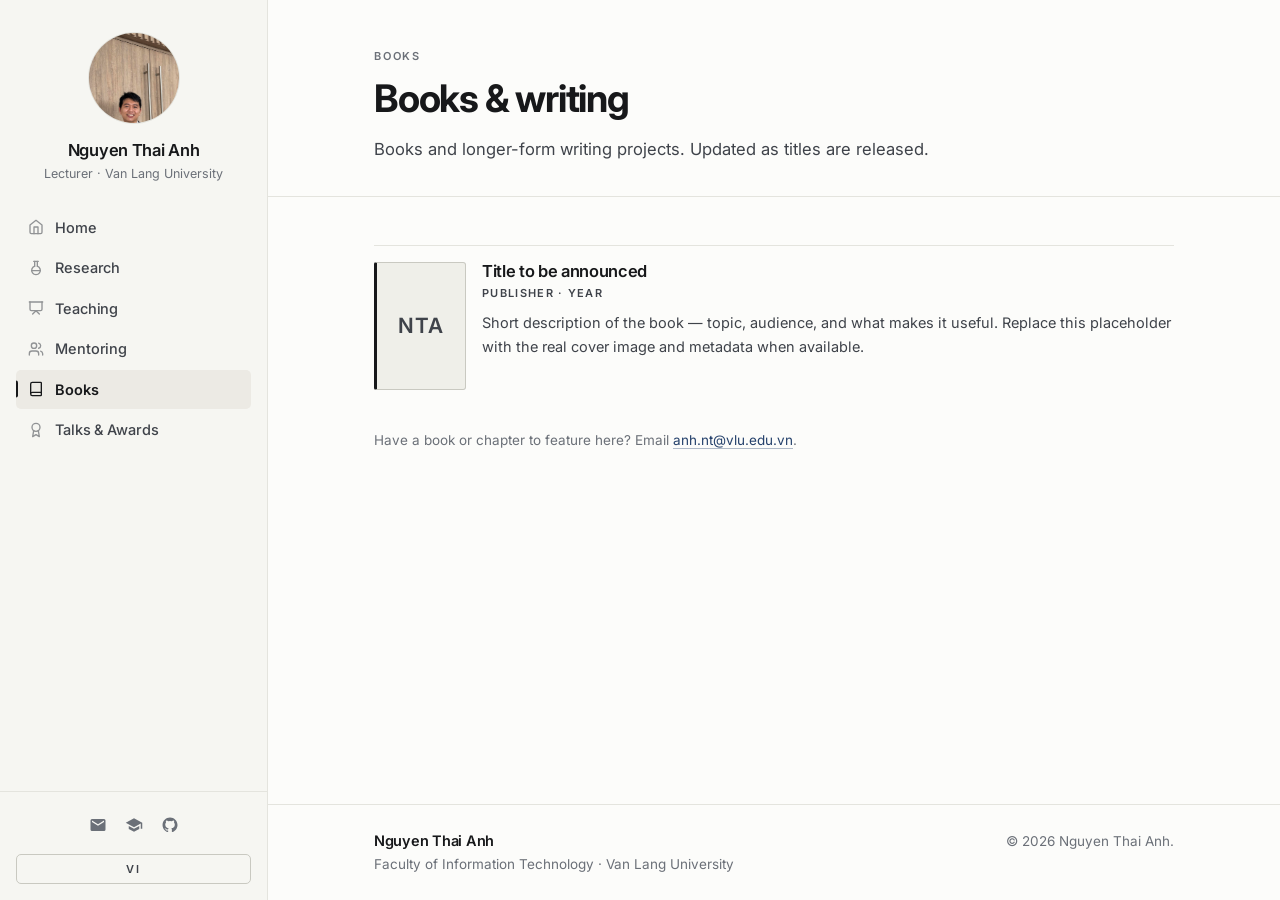
==== commit e64a7814: "Redesign: monochrome ink palette, journal/conference split, strip template tells Driven by a four-le" ====
--- a/books.html
+++ b/books.html
@@ -5,11 +5,10 @@
   <meta name="viewport" content="width=device-width, initial-scale=1.0" />
   <title>Books — Nguyen Thai Anh</title>
   <meta name="description" content="Books and writing projects by Nguyen Thai Anh." />
-  <meta name="theme-color" content="#059669" />
   <link rel="icon" href="assets/img/favicon.svg" type="image/svg+xml" />
   <link rel="preconnect" href="https://fonts.googleapis.com" />
   <link rel="preconnect" href="https://fonts.gstatic.com" crossorigin />
-  <link href="https://fonts.googleapis.com/css2?family=Inter:wght@400;500;600;700;800&family=Newsreader:ital,opsz,wght@0,6..72,400;0,6..72,500;1,6..72,400&display=swap" rel="stylesheet" />
+  <link href="https://fonts.googleapis.com/css2?family=Inter:wght@400;500;600;700;800&family=Newsreader:ital,opsz,wght@1,6..72,400&display=swap" rel="stylesheet" />
   <link rel="stylesheet" href="assets/css/style.css" />
 </head>
 <body>
@@ -86,9 +85,7 @@
       <div class="container">
         <p class="eyebrow" data-i18n="books.eyebrow">Books</p>
         <h1 data-i18n="books.h1">Books &amp; writing</h1>
-        <p class="lede" data-i18n="books.lede">
-          Below are books and longer-form writing projects. This page is updated as titles are released.
-        </p>
+        <p class="lede" data-i18n="books.lede">Books and longer-form writing projects. Updated as titles are released.</p>
       </div>
     </section>
 
--- a/assets/css/style.css
+++ b/assets/css/style.css
@@ -1,110 +1,101 @@
 /* =========================================================
    Nguyen Thai Anh — personal academic site
    Shell   : fixed left sidebar + scrolling content column
-   Palette : clean white surfaces, emerald accent, semantic badges
-   Type    : Inter for everything, Newsreader italic for venues
+   Palette : monochrome ink on warm white. One accent, for links only.
+   Type    : Inter throughout, Newsreader italic for venue names.
+   Rule    : hierarchy comes from size, weight and rule-lines.
+             Colour is never used to encode meaning.
    ========================================================= */
 
 /* ---------------------------------------------------------
-   1. Design tokens
+   1. Tokens
    --------------------------------------------------------- */
 :root {
   /* surfaces */
-  --bg: #ffffff;
-  --bg-soft: #f7faf9;
-  --bg-sunken: #f1f5f4;
+  --bg: #fcfcfa;
+  --bg-soft: #f6f6f2;
+  --bg-sunken: #efefe9;
   --bg-card: #ffffff;
-  --side-bg: #f6f8f8;
-  --side-bg-2: #eef2f1;
+  --side-bg: #f6f6f2;
+  --side-bg-2: #eceae4;
 
   /* ink */
-  --ink: #101828;
-  --ink-soft: #344054;
-  --muted: #667085;
-  --line: #e4e7ec;
-  --line-soft: #f2f4f7;
-  --line-strong: #d0d5dd;
-
-  /* brand — emerald */
-  --brand: #059669;
-  --brand-hi: #10b981;
-  --brand-deep: #047857;
-  --brand-ink: #065f46;
-  --brand-tint: #ecfdf5;
-  --brand-soft: #d1fae5;
-  --brand-line: #a7f3d0;
-
-  /* semantic accents (badges, timeline, thumbs) */
-  --amber: #b45309;      --amber-tint: #fffbeb;   --amber-line: #fcd34d;   --amber-dot: #f59e0b;
-  --blue: #1d4ed8;       --blue-tint: #eff6ff;    --blue-line: #bfdbfe;    --blue-dot: #3b82f6;
-  --rose: #be123c;       --rose-tint: #fff1f2;    --rose-line: #fecdd3;    --rose-dot: #f43f5e;
-  --violet: #6d28d9;     --violet-tint: #f5f3ff;  --violet-line: #ddd6fe;  --violet-dot: #8b5cf6;
-  --slate: #475569;      --slate-tint: #f8fafc;   --slate-line: #e2e8f0;   --slate-dot: #94a3b8;
-
-  /* effects */
-  --shadow-xs: 0 1px 2px rgba(16, 24, 40, .05);
-  --shadow-sm: 0 1px 3px rgba(16, 24, 40, .07), 0 1px 2px rgba(16, 24, 40, .04);
-  --shadow-md: 0 4px 8px -2px rgba(16, 24, 40, .08), 0 2px 4px -2px rgba(16, 24, 40, .05);
-  --shadow-lg: 0 12px 20px -6px rgba(16, 24, 40, .10), 0 4px 8px -4px rgba(16, 24, 40, .06);
-  --shadow-brand: 0 8px 20px -8px rgba(5, 150, 105, .40);
-
-  --r-xs: 6px;
-  --r-sm: 8px;
-  --r: 12px;
-  --r-lg: 16px;
-  --r-xl: 22px;
+  --ink: #17181a;
+  --ink-soft: #3f434a;
+  --muted: #6b7078;
+
+  /* rules */
+  --line: #e4e4de;
+  --line-soft: #eeeee9;
+  --line-strong: #c9c9c1;
+
+  /* the one accent: links and the active nav item, nothing else */
+  --accent: #24406b;
+  --accent-deep: #1a3054;
+
+  /* effects — restrained; no coloured shadow anywhere */
+  --shadow-xs: 0 1px 2px rgba(23, 24, 26, .04);
+  --shadow-sm: 0 1px 3px rgba(23, 24, 26, .06);
+  --shadow-md: 0 4px 12px -4px rgba(23, 24, 26, .10);
+  --shadow-lg: 0 12px 24px -10px rgba(23, 24, 26, .14);
+
+  --r-xs: 3px;
+  --r-sm: 5px;
+  --r: 8px;
+  --r-lg: 10px;
+  --r-xl: 14px;
   --r-pill: 999px;
 
   /* layout */
-  --side-w: 282px;
-  --content: 940px;
-  --topbar-h: 60px;
+  --side-w: 268px;
+  --content: 880px;
+  --topbar-h: 58px;
 
   --font-sans: "Inter", -apple-system, BlinkMacSystemFont, "Segoe UI", Roboto, "Helvetica Neue", Arial, sans-serif;
   --font-serif: "Newsreader", "Source Serif 4", Georgia, "Times New Roman", serif;
 
+  /* type scale */
+  --t-2xs: 11px;
+  --t-xs: 12.5px;
+  --t-sm: 13.5px;
+  --t-base: 14.5px;
+  --t-md: 15.5px;
+  --t-lg: 16.5px;
+  --t-xl: 21px;
+  --lh-title: 1.35;
+  --lh-body: 1.62;
+
   /* spacing (8px base) */
   --s-1: 4px;  --s-2: 8px;   --s-3: 12px;  --s-4: 16px;
-  --s-5: 24px; --s-6: 32px;  --s-7: 48px;  --s-8: 64px;  --s-9: 88px;
+  --s-5: 24px; --s-6: 32px;  --s-7: 48px;  --s-8: 64px;
 
   --ease: cubic-bezier(.22, .61, .36, 1);
 }
 
 @media (prefers-color-scheme: dark) {
   :root {
-    --bg: #0d1117;
-    --bg-soft: #121820;
-    --bg-sunken: #161d26;
-    --bg-card: #141b23;
-    --side-bg: #10161d;
-    --side-bg-2: #161e26;
-
-    --ink: #e6edf3;
-    --ink-soft: #c3ced9;
-    --muted: #8b98a5;
-    --line: #232c37;
-    --line-soft: #1b232c;
-    --line-strong: #34404d;
-
-    --brand: #34d399;
-    --brand-hi: #6ee7b7;
-    --brand-deep: #6ee7b7;
-    --brand-ink: #a7f3d0;
-    --brand-tint: #10251f;
-    --brand-soft: #14342b;
-    --brand-line: #1d5044;
-
-    --amber: #fbbf24;      --amber-tint: #241c0c;   --amber-line: #5c4413;   --amber-dot: #f59e0b;
-    --blue: #93c5fd;       --blue-tint: #101c2e;    --blue-line: #1e3a5f;    --blue-dot: #3b82f6;
-    --rose: #fda4af;       --rose-tint: #2a121a;    --rose-line: #5c2434;    --rose-dot: #f43f5e;
-    --violet: #c4b5fd;     --violet-tint: #1c1630;  --violet-line: #3b2d63;  --violet-dot: #8b5cf6;
-    --slate: #cbd5e1;      --slate-tint: #171e26;   --slate-line: #2c3742;   --slate-dot: #64748b;
-
-    --shadow-xs: 0 1px 2px rgba(0, 0, 0, .40);
-    --shadow-sm: 0 1px 3px rgba(0, 0, 0, .45), 0 1px 2px rgba(0, 0, 0, .30);
-    --shadow-md: 0 4px 10px -2px rgba(0, 0, 0, .50);
-    --shadow-lg: 0 14px 26px -8px rgba(0, 0, 0, .60);
-    --shadow-brand: 0 8px 20px -10px rgba(52, 211, 153, .45);
+    --bg: #101114;
+    --bg-soft: #16171b;
+    --bg-sunken: #1c1e22;
+    --bg-card: #15171a;
+    --side-bg: #0c0d10;
+    --side-bg-2: #1a1c20;
+
+    --ink: #e8e6e1;
+    --ink-soft: #bcbab4;
+    --muted: #8a8880;
+
+    --line: #2a2c31;
+    --line-soft: #212328;
+    --line-strong: #3d4046;
+
+    --accent: #9db9e2;
+    --accent-deep: #b9cdec;
+
+    --shadow-xs: 0 1px 2px rgba(0, 0, 0, .35);
+    --shadow-sm: 0 1px 3px rgba(0, 0, 0, .40);
+    --shadow-md: 0 4px 12px -4px rgba(0, 0, 0, .50);
+    --shadow-lg: 0 12px 24px -10px rgba(0, 0, 0, .60);
   }
 }
 
@@ -114,7 +105,7 @@
 * { box-sizing: border-box; }
 html { scroll-behavior: smooth; }
 
-/* FOUC guard while i18n resolves */
+/* body stays hidden until i18n.js has written the active language */
 html:not([data-i18n-ready]) body { opacity: 0; }
 
 body {
@@ -123,8 +114,8 @@
   color: var(--ink);
   font-family: var(--font-sans);
   font-size: 16px;
-  line-height: 1.62;
-  font-feature-settings: "kern" 1, "liga" 1, "calt" 1, "ss01" 1;
+  line-height: var(--lh-body);
+  font-feature-settings: "kern" 1, "liga" 1, "calt" 1;
   -webkit-font-smoothing: antialiased;
   -moz-osx-font-smoothing: grayscale;
   text-rendering: optimizeLegibility;
@@ -133,26 +124,26 @@
 
 img { max-width: 100%; display: block; }
 
-a { color: var(--brand-deep); text-decoration: none; transition: color .15s var(--ease); }
-a:hover { color: var(--brand); }
+a { color: var(--accent); text-decoration: none; transition: color .15s var(--ease); }
+a:hover { color: var(--accent-deep); }
 
 h1, h2, h3, h4 {
   font-family: var(--font-sans);
   color: var(--ink);
-  letter-spacing: -.021em;
+  letter-spacing: -.02em;
   line-height: 1.2;
   font-weight: 700;
 }
 
-em, i, cite { font-family: var(--font-serif); font-style: italic; font-size: 1.04em; }
-strong, b { font-weight: 650; color: var(--ink); }
+em, i, cite { font-family: var(--font-serif); font-style: italic; font-size: 1.05em; }
+strong, b { font-weight: 600; color: var(--ink); }
 
 .metric-value, .news-date, .talk-date, .cohort-count, .student-meta,
-.year-label, .aff-item small, .pub-venue, .grant-date, .tl-date {
+.aff-item small, .pub-venue, .grant-date, .tl-date {
   font-variant-numeric: tabular-nums lining-nums;
 }
 
-::selection { background: var(--brand-soft); color: var(--brand-ink); }
+::selection { background: var(--ink); color: var(--bg); }
 
 .skip-link {
   position: fixed;
@@ -162,15 +153,26 @@
   color: var(--bg);
   padding: 10px 16px;
   border-radius: 0 0 var(--r-sm) 0;
-  font-size: 14px;
+  font-size: var(--t-base);
   font-weight: 600;
 }
 .skip-link:focus { left: 0; color: var(--bg); }
 
 :focus-visible {
-  outline: 2px solid var(--brand);
+  outline: 2px solid var(--accent);
   outline-offset: 3px;
-  border-radius: 4px;
+  border-radius: 3px;
+}
+
+.sr-only {
+  position: absolute;
+  width: 1px; height: 1px;
+  padding: 0; margin: -1px;
+  overflow: hidden;
+  clip: rect(0 0 0 0);
+  clip-path: inset(50%);
+  white-space: nowrap;
+  border: 0;
 }
 
 @media (prefers-reduced-motion: reduce) {
@@ -204,7 +206,6 @@
   overflow: hidden;
 }
 
-/* identity block */
 .side-id {
   display: block;
   text-align: center;
@@ -216,27 +217,22 @@
 .side-avatar {
   position: relative;
   display: block;
-  width: 104px;
-  height: 104px;
+  width: 92px;
+  height: 92px;
   margin: 0 auto var(--s-4);
-  border-radius: var(--r-xl);
+  border-radius: 50%;
   overflow: hidden;
   background: var(--side-bg-2);
   border: 1px solid var(--line);
-  box-shadow: var(--shadow-sm);
-  transition: transform .25s var(--ease), box-shadow .25s var(--ease);
-}
-.side-id:hover .side-avatar {
-  transform: translateY(-2px) scale(1.02);
-  box-shadow: var(--shadow-md);
-}
-/* profile.jpg is a full-length portrait, so the small avatar zooms toward the face.
-   Swap in a real headshot and drop the transform if you have one. */
+}
 .side-avatar img {
   width: 100%;
   height: 100%;
   object-fit: cover;
   object-position: center top;
+  /* profile.jpg is a full-length portrait; this frames the face.
+     Replace with a square headshot at assets/img/avatar.jpg and drop
+     the transform. */
   transform: scale(1.55);
   transform-origin: 50% 37%;
 }
@@ -244,58 +240,35 @@
   position: absolute; inset: 0;
   display: none;
   align-items: center; justify-content: center;
-  font-size: 30px; font-weight: 700; letter-spacing: .04em;
-  color: var(--brand-deep);
-  background: var(--brand-tint);
+  font-size: 26px; font-weight: 600; letter-spacing: .04em;
+  color: var(--ink-soft);
+  background: var(--side-bg-2);
 }
 .side-avatar.is-fallback .initials { display: flex; }
 
 .side-name {
   display: block;
-  font-size: 17px;
-  font-weight: 700;
+  font-size: var(--t-lg);
+  font-weight: 600;
   letter-spacing: -.018em;
   color: var(--ink);
   line-height: 1.3;
 }
 .side-role {
   display: block;
-  margin-top: 5px;
-  font-size: 12.5px;
+  margin-top: 4px;
+  font-size: var(--t-xs);
   line-height: 1.45;
   color: var(--muted);
 }
-.side-badge {
-  display: inline-flex;
-  align-items: center;
-  gap: 5px;
-  margin-top: 10px;
-  padding: 3px 10px;
-  border-radius: var(--r-pill);
-  background: var(--brand-tint);
-  border: 1px solid var(--brand-line);
-  color: var(--brand-ink);
-  font-size: 10.5px;
-  font-weight: 650;
-  letter-spacing: .08em;
-  text-transform: uppercase;
-}
-.side-badge::before {
-  content: "";
-  width: 6px; height: 6px;
-  border-radius: 50%;
-  background: var(--brand);
-  box-shadow: 0 0 0 3px color-mix(in srgb, var(--brand) 22%, transparent);
-}
-
-/* nav */
+
 .side-nav {
   flex: 1 1 auto;
   min-height: 0;
   overflow-y: auto;
   display: flex;
   flex-direction: column;
-  gap: 2px;
+  gap: 1px;
   padding: 0 0 var(--s-4);
   scrollbar-width: thin;
 }
@@ -306,35 +279,56 @@
   display: flex;
   align-items: center;
   gap: 11px;
-  padding: 9px 12px;
+  padding: 8px 12px;
   border-radius: var(--r-sm);
   color: var(--ink-soft);
-  font-size: 14.5px;
+  font-size: var(--t-base);
   font-weight: 500;
   letter-spacing: -.006em;
   position: relative;
   transition: background .15s var(--ease), color .15s var(--ease);
 }
-.side-nav a svg { width: 17px; height: 17px; flex: none; opacity: .62; transition: opacity .15s var(--ease); }
+.side-nav a svg { width: 16px; height: 16px; flex: none; opacity: .55; transition: opacity .15s var(--ease); }
 .side-nav a:hover { background: var(--side-bg-2); color: var(--ink); }
-.side-nav a:hover svg { opacity: .9; }
+.side-nav a:hover svg { opacity: .85; }
 .side-nav a.active {
-  background: var(--brand-tint);
-  color: var(--brand-ink);
-  font-weight: 650;
-}
-.side-nav a.active svg { opacity: 1; color: var(--brand); }
+  background: var(--side-bg-2);
+  color: var(--ink);
+  font-weight: 600;
+}
+.side-nav a.active svg { opacity: 1; }
 .side-nav a.active::before {
   content: "";
   position: absolute;
   left: 0; top: 50%;
   transform: translateY(-50%);
-  width: 3px; height: 18px;
-  border-radius: 0 3px 3px 0;
-  background: var(--brand);
-}
-
-/* footer of sidebar */
+  width: 2px; height: 17px;
+  border-radius: 0 2px 2px 0;
+  background: var(--ink);
+}
+
+/* in-page anchors, research page only */
+.side-sub {
+  display: flex;
+  flex-direction: column;
+  gap: 0;
+  margin: 1px 0 4px;
+  padding-left: 27px;
+  list-style: none;
+  border-left: 1px solid var(--line);
+  margin-left: 19px;
+}
+.side-nav .side-sub a {
+  gap: 0;
+  padding: 4px 10px;
+  font-size: var(--t-xs);
+  font-weight: 500;
+  line-height: 1.35;
+  color: var(--muted);
+}
+.side-nav .side-sub a:hover { color: var(--ink); background: var(--side-bg-2); }
+.side-nav .side-sub a::before { content: none; }
+
 .side-foot {
   flex: none;
   margin: 0 calc(var(--s-4) * -1);
@@ -346,7 +340,7 @@
   list-style: none;
   display: flex;
   justify-content: center;
-  gap: 4px;
+  gap: 2px;
   margin: 0 0 var(--s-3);
   padding: 0;
 }
@@ -354,37 +348,33 @@
   display: inline-flex;
   align-items: center;
   justify-content: center;
-  width: 36px; height: 36px;
+  width: 34px; height: 34px;
   border-radius: var(--r-sm);
   color: var(--muted);
-  transition: background .15s var(--ease), color .15s var(--ease), transform .15s var(--ease);
-}
-.side-social a:hover {
-  background: var(--brand-tint);
-  color: var(--brand-deep);
-  transform: translateY(-1px);
-}
-.side-social svg { width: 19px; height: 19px; fill: currentColor; }
+  transition: background .15s var(--ease), color .15s var(--ease);
+}
+.side-social a:hover { background: var(--side-bg-2); color: var(--ink); }
+.side-social svg { width: 18px; height: 18px; fill: currentColor; }
 
 .lang-toggle {
   display: block;
   width: 100%;
-  padding: 8px 12px;
+  padding: 7px 12px;
   border: 1px solid var(--line-strong);
   border-radius: var(--r-sm);
-  background: var(--bg-card);
+  background: transparent;
   color: var(--ink-soft);
   font-family: var(--font-sans);
-  font-size: 11.5px;
-  font-weight: 650;
+  font-size: var(--t-2xs);
+  font-weight: 600;
   letter-spacing: .16em;
   cursor: pointer;
   transition: border-color .15s var(--ease), color .15s var(--ease), background .15s var(--ease);
 }
-.lang-toggle:hover { border-color: var(--brand); color: var(--brand-deep); background: var(--brand-tint); }
-
-/* ---------------------------------------------------------
-   4. Mobile topbar + drawer behaviour
+.lang-toggle:hover { border-color: var(--ink); color: var(--ink); background: var(--side-bg-2); }
+
+/* ---------------------------------------------------------
+   4. Mobile topbar + drawer
    --------------------------------------------------------- */
 .topbar {
   display: none;
@@ -395,9 +385,9 @@
   align-items: center;
   gap: var(--s-3);
   padding: 0 14px;
-  background: color-mix(in srgb, var(--bg) 88%, transparent);
-  backdrop-filter: saturate(180%) blur(12px);
-  -webkit-backdrop-filter: saturate(180%) blur(12px);
+  background: color-mix(in srgb, var(--bg) 90%, transparent);
+  backdrop-filter: saturate(150%) blur(10px);
+  -webkit-backdrop-filter: saturate(150%) blur(10px);
   border-bottom: 1px solid var(--line);
 }
 .drawer-btn {
@@ -406,7 +396,7 @@
   align-items: center;
   justify-content: center;
   gap: 4px;
-  width: 40px; height: 40px;
+  width: 38px; height: 38px;
   padding: 0;
   background: transparent;
   border: 1px solid var(--line-strong);
@@ -415,37 +405,34 @@
 }
 .drawer-btn span {
   display: block;
-  width: 17px; height: 1.6px;
-  border-radius: 2px;
+  width: 16px; height: 1.5px;
   background: var(--ink);
-  transition: transform .2s var(--ease), opacity .2s var(--ease);
 }
 .topbar-brand {
   flex: 1;
-  font-size: 15px;
-  font-weight: 700;
+  font-size: var(--t-md);
+  font-weight: 600;
   letter-spacing: -.018em;
   color: var(--ink);
 }
-.topbar .lang-toggle { width: auto; padding: 7px 12px; }
+.topbar .lang-toggle { width: auto; padding: 6px 11px; }
 
 .scrim {
   position: fixed;
   inset: 0;
   z-index: 55;
-  background: rgba(16, 24, 40, .45);
+  background: rgba(23, 24, 26, .42);
   opacity: 0;
   pointer-events: none;
-  transition: opacity .22s var(--ease);
+  transition: opacity .2s var(--ease);
 }
 
 @media (max-width: 1023px) {
   .topbar { display: flex; }
   .sidebar {
     transform: translateX(-100%);
-    transition: transform .26s var(--ease);
-    box-shadow: none;
-    width: min(300px, 84vw);
+    transition: transform .2s var(--ease);
+    width: min(292px, 84vw);
   }
   body.nav-open .sidebar { transform: translateX(0); box-shadow: var(--shadow-lg); }
   body.nav-open .scrim { opacity: 1; pointer-events: auto; }
@@ -453,7 +440,7 @@
 }
 
 /* ---------------------------------------------------------
-   5. Shell / layout
+   5. Shell
    --------------------------------------------------------- */
 .shell {
   margin-left: var(--side-w);
@@ -476,7 +463,7 @@
 }
 
 /* ---------------------------------------------------------
-   6. Section scaffolding
+   6. Sections and headings
    --------------------------------------------------------- */
 .section { padding: var(--s-7) 0; scroll-margin-top: 80px; }
 .section-alt {
@@ -486,46 +473,35 @@
 }
 
 .eyebrow, .section-kicker {
-  display: inline-flex;
-  align-items: center;
-  gap: 8px;
+  display: block;
   margin: 0 0 var(--s-3);
-  font-size: 11px;
+  font-size: var(--t-2xs);
+  font-weight: 600;
+  letter-spacing: .16em;
+  text-transform: uppercase;
+  color: var(--muted);
+}
+
+.section-title {
+  font-size: clamp(22px, 2.5vw, 27px);
   font-weight: 700;
-  letter-spacing: .15em;
-  text-transform: uppercase;
-  color: var(--brand-deep);
-}
-.eyebrow::before, .section-kicker::before {
-  content: "";
-  width: 18px; height: 2px;
-  border-radius: 2px;
-  background: var(--brand);
-}
-.section-kicker { color: var(--muted); }
-.section-kicker::before { background: var(--line-strong); }
-
-.section-title {
-  font-size: clamp(23px, 2.6vw, 29px);
-  font-weight: 750;
-  letter-spacing: -.028em;
+  letter-spacing: -.025em;
   margin: 0 0 var(--s-5);
-  line-height: 1.18;
-}
-.section-head {
-  margin-bottom: var(--s-5);
-}
+  line-height: 1.2;
+}
+.section-head { margin-bottom: var(--s-5); }
 .section-head .section-title { margin-bottom: 6px; }
 .section-head .section-sub {
   margin: 0;
-  font-size: 14px;
-  color: var(--muted);
+  font-size: var(--t-sm);
+  color: var(--muted);
+  max-width: 70ch;
 }
 
 .sub-title {
   margin: var(--s-6) 0 var(--s-3);
-  font-size: 12px;
-  font-weight: 700;
+  font-size: var(--t-2xs);
+  font-weight: 600;
   letter-spacing: .12em;
   text-transform: uppercase;
   color: var(--muted);
@@ -535,42 +511,39 @@
 .prose {
   max-width: 68ch;
   color: var(--ink-soft);
-  font-size: 15.5px;
-  line-height: 1.72;
+  font-size: var(--t-md);
+  line-height: 1.7;
 }
 .prose p { margin: 0 0 var(--s-4); }
 .prose p:last-child { margin-bottom: 0; }
 .prose a, .lede a {
-  color: var(--brand-deep);
-  font-weight: 550;
-  border-bottom: 1px solid var(--brand-line);
+  color: var(--accent);
+  border-bottom: 1px solid color-mix(in srgb, var(--accent) 35%, transparent);
   transition: border-color .15s var(--ease), color .15s var(--ease);
 }
-.prose a:hover, .lede a:hover { color: var(--brand); border-bottom-color: var(--brand); }
-
-.muted { color: var(--muted); font-size: 13px; margin: 0; line-height: 1.6; }
+.prose a:hover, .lede a:hover { color: var(--accent-deep); border-bottom-color: var(--accent-deep); }
+
+.muted { color: var(--muted); font-size: var(--t-sm); margin: 0; line-height: 1.6; }
 
 .page-head {
   padding: var(--s-7) 0 var(--s-6);
   border-bottom: 1px solid var(--line);
-  background:
-    radial-gradient(1000px 300px at 8% -40%, var(--brand-tint), transparent 70%),
-    var(--bg);
+  background: var(--bg);
 }
 .page-head h1 {
   margin: 0 0 var(--s-4);
-  font-size: clamp(30px, 4vw, 42px);
-  font-weight: 780;
-  letter-spacing: -.034em;
-  line-height: 1.08;
+  font-size: clamp(28px, 3.6vw, 38px);
+  font-weight: 700;
+  letter-spacing: -.032em;
+  line-height: 1.1;
 }
 .page-head .lede { max-width: 66ch; margin-bottom: var(--s-5); }
 .page-head .lede:last-child { margin-bottom: 0; }
 
 .lede {
   margin: 0 0 var(--s-5);
-  max-width: 60ch;
-  font-size: clamp(16px, 1.4vw, 17.5px);
+  max-width: 62ch;
+  font-size: clamp(15.5px, 1.3vw, 17px);
   line-height: 1.68;
   color: var(--ink-soft);
 }
@@ -584,148 +557,77 @@
   display: inline-flex;
   align-items: center;
   gap: 8px;
-  padding: 10px 18px;
+  padding: 9px 17px;
   border: 1px solid transparent;
   border-radius: var(--r-sm);
   font-family: var(--font-sans);
-  font-size: 14px;
+  font-size: var(--t-base);
   font-weight: 600;
   letter-spacing: -.005em;
   cursor: pointer;
-  transition: background .18s var(--ease), color .18s var(--ease),
-              border-color .18s var(--ease), transform .18s var(--ease),
-              box-shadow .18s var(--ease);
+  transition: background .15s var(--ease), color .15s var(--ease),
+              border-color .15s var(--ease), transform .2s var(--ease);
 }
 .btn svg { width: 15px; height: 15px; flex: none; }
 .btn:active { transform: translateY(1px); }
 
-.btn-primary {
-  background: var(--brand);
-  color: #ffffff;
-  box-shadow: var(--shadow-brand);
-}
-.btn-primary:hover { background: var(--brand-deep); color: #ffffff; transform: translateY(-1px); }
-
-.btn-ghost {
-  background: var(--bg-card);
-  color: var(--ink);
-  border-color: var(--line-strong);
-  box-shadow: var(--shadow-xs);
-}
-.btn-ghost:hover {
-  border-color: var(--brand);
-  color: var(--brand-deep);
-  background: var(--brand-tint);
-  transform: translateY(-1px);
-}
-
-.btn-sm { padding: 7px 13px; font-size: 13px; }
+.btn-primary { background: var(--ink); color: var(--bg); border-color: var(--ink); }
+.btn-primary:hover { background: var(--ink-soft); border-color: var(--ink-soft); color: var(--bg); }
+
+.btn-ghost { background: transparent; color: var(--ink); border-color: var(--line-strong); }
+.btn-ghost:hover { border-color: var(--ink); color: var(--ink); background: var(--bg-sunken); }
+
+.btn-sm { padding: 6px 12px; font-size: var(--t-sm); }
 
 /* ---------------------------------------------------------
    8. Hero
    --------------------------------------------------------- */
-.hero {
-  padding: var(--s-8) 0 var(--s-7);
-  background:
-    radial-gradient(760px 320px at 92% -10%, var(--brand-tint), transparent 68%),
-    var(--bg);
-}
-.hero-grid {
-  display: grid;
-  grid-template-columns: minmax(0, 1fr) 240px;
-  gap: var(--s-7);
-  align-items: start;
-}
-.hero-hi {
-  margin: 0 0 6px;
-  font-size: 16px;
-  font-weight: 500;
-  color: var(--muted);
-}
+.hero { padding: var(--s-8) 0 var(--s-7); background: var(--bg); }
 .hero h1 {
-  margin: 0 0 6px;
-  font-size: clamp(36px, 5vw, 52px);
+  margin: 0 0 var(--s-4);
+  font-size: clamp(34px, 4.6vw, 46px);
   font-weight: 800;
-  letter-spacing: -.04em;
-  line-height: 1.03;
-}
-.hero-role {
-  margin: 0 0 var(--s-5);
-  font-size: clamp(17px, 2vw, 21px);
-  font-weight: 650;
-  letter-spacing: -.022em;
-  color: var(--brand-deep);
-  line-height: 1.3;
-}
-
-.hero-photo { position: relative; }
-.photo-frame {
-  position: relative;
-  border-radius: var(--r-xl);
-  overflow: hidden;
-  background: var(--bg-sunken);
-  border: 1px solid var(--line);
-  box-shadow: var(--shadow-lg);
-  aspect-ratio: 4 / 5;
-}
-.photo-frame img { width: 100%; height: 100%; object-fit: cover; object-position: center top; }
-.photo-initials {
-  position: absolute; inset: 0;
-  display: none;
-  align-items: center; justify-content: center;
-  font-size: 58px; font-weight: 750; letter-spacing: .03em;
-  color: var(--brand-deep);
-  background: var(--brand-tint);
-}
-.photo-frame.photo-fallback .photo-initials { display: flex; }
+  letter-spacing: -.038em;
+  line-height: 1.04;
+}
 
 @media (max-width: 860px) {
-  .hero { padding: var(--s-6) 0 var(--s-6); }
-  .hero-grid { grid-template-columns: minmax(0, 1fr); gap: var(--s-5); }
-  .hero-photo { max-width: 190px; }
-}
-
-/* quick facts */
+  .hero { padding: var(--s-6) 0; }
+}
+
 .quick-facts {
   list-style: none;
   margin: 0 0 var(--s-5);
   padding: 0;
   display: grid;
   gap: 0;
-  max-width: 52ch;
-  border: 1px solid var(--line);
-  border-radius: var(--r);
-  background: var(--bg-card);
-  overflow: hidden;
-  box-shadow: var(--shadow-xs);
+  max-width: 54ch;
+  border-top: 1px solid var(--line);
 }
 .quick-facts li {
   display: grid;
   grid-template-columns: 104px minmax(0, 1fr);
   gap: var(--s-3);
   align-items: baseline;
-  padding: 10px 16px;
-  font-size: 14px;
+  padding: 9px 0;
+  font-size: var(--t-base);
   color: var(--ink-soft);
-  border-top: 1px solid var(--line-soft);
-}
-.quick-facts li:first-child { border-top: 0; }
+  border-bottom: 1px solid var(--line);
+}
 .quick-facts strong {
-  font-size: 10.5px;
-  font-weight: 700;
+  font-size: var(--t-2xs);
+  font-weight: 600;
   letter-spacing: .11em;
   text-transform: uppercase;
   color: var(--muted);
 }
-.quick-facts a { color: var(--ink); font-weight: 500; }
-.quick-facts a:hover { color: var(--brand-deep); }
 
 @media (max-width: 520px) {
   .quick-facts li { grid-template-columns: 1fr; gap: 2px; }
 }
 
 /* ---------------------------------------------------------
-   9. Affiliation strip
+   9. Affiliations strip
    --------------------------------------------------------- */
 .affiliations {
   background: var(--bg-soft);
@@ -742,8 +644,8 @@
   align-items: center;
 }
 .aff-label {
-  font-size: 10.5px;
-  font-weight: 700;
+  font-size: var(--t-2xs);
+  font-weight: 600;
   letter-spacing: .16em;
   text-transform: uppercase;
   color: var(--muted);
@@ -754,17 +656,17 @@
   flex-direction: column;
   gap: 2px;
   padding-left: var(--s-4);
-  border-left: 2px solid var(--brand-line);
-  font-size: 14.5px;
-  font-weight: 650;
+  border-left: 1px solid var(--line-strong);
+  font-size: var(--t-base);
+  font-weight: 600;
   letter-spacing: -.014em;
   color: var(--ink);
   line-height: 1.35;
 }
 .aff-item small {
-  font-size: 11px;
-  font-weight: 550;
-  letter-spacing: .02em;
+  font-size: var(--t-2xs);
+  font-weight: 500;
+  letter-spacing: .01em;
   color: var(--muted);
 }
 
@@ -773,260 +675,148 @@
 }
 
 /* ---------------------------------------------------------
-   10. Metrics
-   --------------------------------------------------------- */
-.metrics-card {
-  display: grid;
-  grid-template-columns: repeat(3, minmax(0, 1fr)) minmax(200px, auto);
-  gap: var(--s-3);
-  align-items: stretch;
-}
-.metrics-item {
-  padding: var(--s-5);
-  border: 1px solid var(--line);
-  border-radius: var(--r);
-  background: var(--bg-card);
-  box-shadow: var(--shadow-xs);
-  transition: transform .2s var(--ease), box-shadow .2s var(--ease), border-color .2s var(--ease);
-}
-.metrics-item:hover {
-  transform: translateY(-2px);
-  box-shadow: var(--shadow-md);
-  border-color: var(--brand-line);
-}
-.metric-value {
-  display: block;
-  font-size: 34px;
-  font-weight: 780;
-  letter-spacing: -.035em;
-  line-height: 1;
-  color: var(--ink);
-  margin-bottom: 8px;
-}
-.metric-value.placeholder { font-size: 26px; color: var(--muted); }
-.metric-label {
-  display: block;
-  font-size: 11px;
-  font-weight: 700;
-  letter-spacing: .13em;
-  text-transform: uppercase;
-  color: var(--muted);
-}
-/* stat tiles without the CTA panel (research page) */
+   10. Stat tiles (research page)
+   --------------------------------------------------------- */
 .stat-row {
   list-style: none;
   margin: 0; padding: 0;
   display: grid;
-  grid-template-columns: repeat(auto-fit, minmax(150px, 1fr));
-  gap: var(--s-3);
-}
-
-.metrics-cta {
-  display: flex;
-  flex-direction: column;
-  justify-content: center;
-  gap: 10px;
-  padding: var(--s-5);
-  border: 1px solid var(--brand-line);
-  border-radius: var(--r);
-  background: var(--brand-tint);
-}
-.metrics-cta .muted { font-size: 12.5px; color: var(--brand-ink); opacity: .9; }
-.metrics-cta .btn { align-self: flex-start; }
-
-@media (max-width: 860px) {
-  .metrics-card { grid-template-columns: repeat(3, minmax(0, 1fr)); }
-  .metrics-cta { grid-column: 1 / -1; flex-direction: row; align-items: center; justify-content: space-between; }
-}
+  grid-template-columns: repeat(auto-fit, minmax(140px, 210px));
+  justify-content: start;
+  gap: 0;
+  border-left: 1px solid var(--line);
+}
+.metrics-item {
+  padding: var(--s-2) var(--s-5);
+  border-right: 1px solid var(--line);
+}
+.metric-value {
+  display: block;
+  font-size: 30px;
+  font-weight: 700;
+  letter-spacing: -.035em;
+  line-height: 1.1;
+  color: var(--ink);
+  margin-bottom: 4px;
+}
+.metric-label {
+  display: block;
+  font-size: var(--t-2xs);
+  font-weight: 600;
+  letter-spacing: .13em;
+  text-transform: uppercase;
+  color: var(--muted);
+}
+
 @media (max-width: 520px) {
-  .metrics-card { grid-template-columns: 1fr 1fr; }
-  .metrics-cta { flex-direction: column; align-items: flex-start; }
-}
-
-/* ---------------------------------------------------------
-   11. Interest cards
+  .stat-row { grid-template-columns: 1fr 1fr; }
+}
+
+/* ---------------------------------------------------------
+   11. Research-interest cards
    --------------------------------------------------------- */
 .tag-grid {
   list-style: none;
   margin: 0; padding: 0;
   display: grid;
-  grid-template-columns: repeat(auto-fit, minmax(228px, 1fr));
-  gap: var(--s-4);
+  grid-template-columns: repeat(2, minmax(0, 1fr));
+  gap: 0;
+  border-top: 1px solid var(--line);
 }
 .tag-grid li {
-  position: relative;
-  padding: var(--s-5);
-  border: 1px solid var(--line);
-  border-radius: var(--r);
-  background: var(--bg-card);
-  box-shadow: var(--shadow-xs);
-  overflow: hidden;
-  transition: transform .2s var(--ease), box-shadow .2s var(--ease), border-color .2s var(--ease);
-}
-.tag-grid li::before {
-  content: "";
-  position: absolute;
-  inset: 0 auto 0 0;
-  width: 3px;
-  background: var(--brand);
-  transform: scaleY(0);
-  transform-origin: top;
-  transition: transform .22s var(--ease);
-}
-.tag-grid li:hover {
-  transform: translateY(-3px);
-  box-shadow: var(--shadow-md);
-  border-color: var(--brand-line);
-}
-.tag-grid li:hover::before { transform: scaleY(1); }
+  padding: var(--s-4) var(--s-5) var(--s-4) 0;
+  border-bottom: 1px solid var(--line);
+}
+.tag-grid li:nth-child(odd) { border-right: 1px solid var(--line); padding-right: var(--s-5); }
+.tag-grid li:nth-child(even) { padding-left: var(--s-5); }
 .tag {
-  display: inline-block;
-  font-size: 15.5px;
-  font-weight: 700;
+  display: block;
+  margin-bottom: 5px;
+  font-size: var(--t-md);
+  font-weight: 600;
   letter-spacing: -.018em;
   color: var(--ink);
 }
 .tag-grid p {
-  margin: 8px 0 0;
-  font-size: 14px;
+  margin: 0;
+  font-size: var(--t-base);
   line-height: 1.6;
   color: var(--muted);
 }
 
+@media (max-width: 640px) {
+  .tag-grid { grid-template-columns: 1fr; }
+  .tag-grid li:nth-child(odd) { border-right: 0; padding-right: 0; }
+  .tag-grid li:nth-child(even) { padding-left: 0; }
+}
+
 /* ---------------------------------------------------------
    12. News timeline
    --------------------------------------------------------- */
-.timeline { display: grid; gap: var(--s-4); margin: 0; padding: 0; list-style: none; }
+.timeline { display: grid; gap: 0; margin: 0; padding: 0; list-style: none; }
 
 .tl-item {
   display: grid;
-  grid-template-columns: 78px 18px minmax(0, 1fr);
-  gap: var(--s-3);
-}
+  grid-template-columns: 82px minmax(0, 1fr);
+  gap: var(--s-5);
+  padding: var(--s-4) 0;
+  border-top: 1px solid var(--line);
+  align-items: baseline;
+}
+.tl-item:first-child { border-top: 0; padding-top: 0; }
 .tl-date {
-  padding-top: 14px;
-  text-align: right;
-}
-.tl-date span {
-  display: inline-block;
-  padding: 3px 9px;
-  border: 1px solid var(--line);
-  border-radius: var(--r-pill);
-  background: var(--bg-card);
-  box-shadow: var(--shadow-xs);
-  font-size: 10.5px;
-  font-weight: 700;
-  letter-spacing: .05em;
+  font-size: var(--t-2xs);
+  font-weight: 600;
+  letter-spacing: .07em;
   text-transform: uppercase;
   color: var(--muted);
   white-space: nowrap;
 }
-.tl-rail {
-  display: flex;
-  flex-direction: column;
-  align-items: center;
-  padding-top: 18px;
-}
-.tl-dot {
-  width: 11px; height: 11px;
-  border-radius: 50%;
-  background: var(--brand);
-  box-shadow: 0 0 0 4px var(--bg);
-  flex: none;
-}
-.tl-line {
-  flex: 1;
-  width: 1px;
-  margin-top: 6px;
-  background: var(--line);
-}
-.tl-item:last-child .tl-line { display: none; }
-
-.tl-card {
-  padding: var(--s-4) var(--s-5);
-  border: 1px solid var(--line);
-  border-radius: var(--r);
-  background: var(--bg-card);
-  box-shadow: var(--shadow-xs);
-  transition: transform .2s var(--ease), box-shadow .2s var(--ease);
-}
-.tl-card:hover { transform: translateY(-2px); box-shadow: var(--shadow-md); }
 .tl-title {
-  display: flex;
-  align-items: center;
-  gap: 9px;
   margin: 0;
-  font-size: 15.5px;
-  font-weight: 700;
+  font-size: var(--t-md);
+  font-weight: 600;
   letter-spacing: -.018em;
-  line-height: 1.35;
-  color: var(--ink);
-}
-.tl-title .ico { font-size: 16px; line-height: 1; }
+  line-height: var(--lh-title);
+  color: var(--ink);
+}
 .tl-body {
-  margin: 7px 0 0;
-  font-size: 14.5px;
+  margin: 5px 0 0;
+  font-size: var(--t-base);
   line-height: 1.6;
   color: var(--ink-soft);
 }
-.tl-body strong { color: var(--ink); font-weight: 650; }
-
-/* tone variants */
-.tl-brand  .tl-dot { background: var(--brand); }
-.tl-brand  .tl-card { border-color: var(--brand-line); background: var(--brand-tint); }
-.tl-amber  .tl-dot { background: var(--amber-dot); }
-.tl-amber  .tl-card { border-color: var(--amber-line); background: var(--amber-tint); }
-.tl-blue   .tl-dot { background: var(--blue-dot); }
-.tl-blue   .tl-card { border-color: var(--blue-line); background: var(--blue-tint); }
-.tl-violet .tl-dot { background: var(--violet-dot); }
-.tl-violet .tl-card { border-color: var(--violet-line); background: var(--violet-tint); }
-.tl-rose   .tl-dot { background: var(--rose-dot); }
-.tl-rose   .tl-card { border-color: var(--rose-line); background: var(--rose-tint); }
-.tl-slate  .tl-dot { background: var(--slate-dot); }
-.tl-slate  .tl-card { border-color: var(--slate-line); background: var(--slate-tint); }
-
-/* mini cards inside a timeline entry */
-.tl-mini {
-  display: grid;
-  grid-template-columns: repeat(auto-fit, minmax(180px, 1fr));
-  gap: 8px;
-  margin-top: 11px;
-}
-.tl-mini > div {
-  padding: 10px 12px;
-  border-radius: var(--r-sm);
-  background: color-mix(in srgb, var(--bg-card) 76%, transparent);
-  border: 1px solid color-mix(in srgb, var(--line) 60%, transparent);
-}
-.tl-mini b { display: block; font-size: 13.5px; font-weight: 700; letter-spacing: -.012em; }
-.tl-mini span { display: block; font-size: 12.5px; color: var(--muted); line-height: 1.45; }
+.tl-body strong { color: var(--ink); font-weight: 600; }
+
+.tl-mini { display: grid; gap: 3px; margin-top: 7px; }
+.tl-mini > div { font-size: var(--t-base); line-height: 1.55; color: var(--ink-soft); }
+.tl-mini b { font-weight: 600; color: var(--ink); }
+.tl-mini span { color: var(--muted); }
+.tl-mini span::before { content: " — "; }
 
 @media (max-width: 620px) {
-  .tl-item { grid-template-columns: 16px minmax(0, 1fr); }
-  .tl-date { grid-column: 2; text-align: left; padding: 0 0 6px; }
-  .tl-rail { grid-row: 1 / span 2; grid-column: 1; padding-top: 4px; }
-  .tl-card { grid-column: 2; }
-}
-
-/* legacy simple feed (service lists, past collaborations) */
+  .tl-item { grid-template-columns: 1fr; gap: 4px; }
+}
+
+/* feed lists: academic service, past collaborations, NCKH projects */
 .news-feed { list-style: none; margin: 0; padding: 0; display: grid; gap: 0; }
 .news-item {
   display: grid;
   grid-template-columns: 128px minmax(0, 1fr);
   gap: var(--s-4);
   padding: var(--s-4) 0;
-  border-top: 1px solid var(--line-soft);
+  border-top: 1px solid var(--line);
   align-items: baseline;
 }
 .news-item:first-child { border-top: 0; padding-top: 0; }
 .news-date {
-  font-size: 11.5px;
-  font-weight: 700;
+  font-size: var(--t-2xs);
+  font-weight: 600;
   letter-spacing: .07em;
   text-transform: uppercase;
   color: var(--muted);
 }
-.news-body { margin: 0; font-size: 15px; line-height: 1.6; color: var(--ink-soft); }
+.news-body { margin: 0; font-size: var(--t-base); line-height: 1.6; color: var(--ink-soft); }
 .news-body strong { color: var(--ink); }
 
 @media (max-width: 620px) {
@@ -1034,373 +824,227 @@
 }
 
 /* ---------------------------------------------------------
-   13. Badges
-   --------------------------------------------------------- */
-.badges { display: flex; flex-wrap: wrap; gap: 6px; margin: 0 0 9px; }
+   13. Status labels
+   Colour is never the carrier. Fill = published, outline = accepted,
+   dashed outline = not yet accepted.
+   --------------------------------------------------------- */
+.badges { display: flex; flex-wrap: wrap; gap: 6px; margin: 0 0 7px; }
 
 .badge {
   display: inline-flex;
   align-items: center;
-  gap: 5px;
-  padding: 2px 9px;
+  padding: 1px 8px;
   border: 1px solid var(--line-strong);
   border-radius: var(--r-xs);
-  background: var(--bg-sunken);
+  background: transparent;
   color: var(--muted);
   font-size: 10.5px;
-  font-weight: 700;
-  letter-spacing: .06em;
-  text-transform: uppercase;
-  line-height: 1.7;
+  font-weight: 600;
+  letter-spacing: .09em;
+  text-transform: uppercase;
+  line-height: 1.75;
   white-space: nowrap;
 }
-.badge-published { background: var(--brand); border-color: var(--brand); color: #ffffff; }
-.badge-accepted  { background: var(--brand-tint); border-color: var(--brand-line); color: var(--brand-ink); }
-.badge-review    { background: var(--amber-tint); border-color: var(--amber-line); color: var(--amber); }
-.badge-award     { background: var(--amber-dot); border-color: var(--amber-dot); color: #ffffff; }
-.badge-venue     { background: var(--slate-tint); border-color: var(--slate-line); color: var(--slate); }
-.badge-topic     { background: transparent; border-color: var(--line-strong); color: var(--muted); font-weight: 600; text-transform: none; letter-spacing: .01em; font-size: 11px; }
-.badge-honors    { background: var(--violet-tint); border-color: var(--violet-line); color: var(--violet); }
-.badge-muted,
-.muted-badge     { background: var(--bg-sunken); border-color: var(--line-strong); color: var(--muted); }
-
-@media (prefers-color-scheme: dark) {
-  .badge-published { color: #06251c; }
-  .badge-award { color: #2a1c02; }
-}
-
-/* legacy aliases so older markup keeps working */
-.chip, .chip-status, .chip-review, .chip-revision {
-  display: inline-flex;
+.badge-published { background: var(--ink); border-color: var(--ink); color: var(--bg); }
+.badge-accepted  { border-color: var(--ink-soft); color: var(--ink); }
+.badge-review,
+.badge-abstract  { border-style: dashed; color: var(--muted); }
+.badge-type      { border-color: var(--line-strong); color: var(--muted); }
+.muted-badge     { border-color: var(--line-strong); color: var(--muted); }
+
+/* ---------------------------------------------------------
+   14. Publication list
+   --------------------------------------------------------- */
+.pub-group { margin-bottom: var(--s-7); }
+.pub-group:last-child { margin-bottom: 0; }
+
+/* group heading: "Journal articles", "Conference papers", a year */
+.year-label {
+  display: flex;
   align-items: center;
-  padding: 2px 9px;
-  border: 1px solid var(--line-strong);
-  border-radius: var(--r-xs);
-  background: var(--bg-sunken);
-  color: var(--muted);
-  font-size: 10.5px;
-  font-weight: 700;
-  letter-spacing: .06em;
-  text-transform: uppercase;
-}
-.chip-status { background: var(--brand); border-color: var(--brand); color: #fff; }
-.chip-review { background: var(--amber-tint); border-color: var(--amber-line); color: var(--amber); }
-.chip-revision { background: var(--blue-tint); border-color: var(--blue-line); color: var(--blue); }
-
-/* ---------------------------------------------------------
-   14. Publication cards
-   --------------------------------------------------------- */
-.pub-group { margin-bottom: var(--s-6); }
-.pub-group:last-child { margin-bottom: 0; }
-
-.year-label {
-  display: inline-flex;
-  align-items: center;
-  gap: 10px;
+  gap: 12px;
   margin: 0 0 var(--s-4);
-  font-size: 13px;
-  font-weight: 750;
-  letter-spacing: .06em;
+  font-size: var(--t-md);
+  font-weight: 600;
+  letter-spacing: -.01em;
   color: var(--ink);
 }
 .year-label::after {
   content: "";
-  width: 34px; height: 2px;
-  border-radius: 2px;
-  background: var(--brand);
-}
-
-.pub-list { list-style: none; margin: 0; padding: 0; display: grid; gap: var(--s-4); }
+  flex: 1;
+  height: 1px;
+  background: var(--line);
+}
+.year-sub {
+  display: block;
+  margin: var(--s-5) 0 var(--s-3);
+  font-size: var(--t-2xs);
+  font-weight: 600;
+  letter-spacing: .13em;
+  text-transform: uppercase;
+  color: var(--muted);
+  font-variant-numeric: tabular-nums lining-nums;
+}
+.year-sub:first-of-type { margin-top: 0; }
+
+.pub-list { list-style: none; margin: 0; padding: 0; display: grid; gap: 0; }
 
 .pub-card {
-  display: grid;
-  grid-template-columns: 208px minmax(0, 1fr);
-  gap: var(--s-5);
-  padding: var(--s-4);
-  border: 1px solid var(--line);
-  border-radius: var(--r-lg);
-  background: var(--bg-card);
-  box-shadow: var(--shadow-xs);
-  transition: transform .22s var(--ease), box-shadow .22s var(--ease), border-color .22s var(--ease);
-}
-.pub-card:hover {
-  transform: translateY(-3px);
-  box-shadow: var(--shadow-lg);
-  border-color: var(--brand-line);
-}
-
-/* thumbnail — generated cover when no figure is available */
-.pub-thumb {
-  position: relative;
-  display: flex;
-  flex-direction: column;
-  justify-content: space-between;
-  min-height: 152px;
-  padding: 14px;
-  border-radius: var(--r);
-  overflow: hidden;
-  isolation: isolate;
-  background: var(--slate-tint);
-  border: 1px solid var(--slate-line);
-}
-.pub-thumb img {
-  position: absolute; inset: 0;
-  width: 100%; height: 100%;
-  object-fit: cover;
-  z-index: 1;
-}
-.pub-thumb::after {
-  content: "";
-  position: absolute;
-  right: -34px; bottom: -46px;
-  width: 132px; height: 132px;
-  border-radius: 50%;
-  background: currentColor;
-  opacity: .09;
-  z-index: 0;
-}
-.pub-thumb-kicker {
-  position: relative;
-  z-index: 2;
-  font-size: 9.5px;
-  font-weight: 700;
-  letter-spacing: .17em;
-  text-transform: uppercase;
-  opacity: .78;
-}
-.pub-thumb-venue {
-  position: relative;
-  z-index: 2;
-  font-size: 21px;
-  font-weight: 800;
-  letter-spacing: -.032em;
-  line-height: 1.12;
-}
-.pub-thumb-year {
-  position: relative;
-  z-index: 2;
-  margin-top: 2px;
-  font-size: 11.5px;
-  font-weight: 650;
-  letter-spacing: .04em;
-  opacity: .72;
-}
-
-.thumb-emerald { color: var(--brand-ink); background: var(--brand-tint); border-color: var(--brand-line); }
-.thumb-blue    { color: var(--blue);      background: var(--blue-tint);  border-color: var(--blue-line); }
-.thumb-violet  { color: var(--violet);    background: var(--violet-tint); border-color: var(--violet-line); }
-.thumb-amber   { color: var(--amber);     background: var(--amber-tint); border-color: var(--amber-line); }
-.thumb-rose    { color: var(--rose);      background: var(--rose-tint);  border-color: var(--rose-line); }
-.thumb-slate   { color: var(--slate);     background: var(--slate-tint); border-color: var(--slate-line); }
-
-.pub-body { min-width: 0; padding: 4px 6px 4px 0; }
+  padding: var(--s-4) 0;
+  border-top: 1px solid var(--line);
+}
+.pub-card:first-child { border-top: 0; padding-top: 0; }
+
 .pub-title {
-  margin: 0 0 7px;
-  font-size: 16.5px;
-  font-weight: 700;
-  letter-spacing: -.022em;
-  line-height: 1.34;
-  color: var(--ink);
-}
-.pub-title a { color: inherit; }
-.pub-title a:hover { color: var(--brand-deep); }
+  margin: 0 0 5px;
+  font-size: var(--t-lg);
+  font-weight: 600;
+  letter-spacing: -.02em;
+  line-height: var(--lh-title);
+  color: var(--ink);
+}
+.pub-title a { color: inherit; border-bottom: 1px solid var(--line-strong); }
+.pub-title a:hover { color: var(--accent); border-bottom-color: var(--accent); }
 .pub-authors {
-  margin: 0 0 5px;
-  font-size: 14px;
+  margin: 0 0 4px;
+  font-size: var(--t-base);
   line-height: 1.55;
   color: var(--ink-soft);
 }
 .pub-authors .me { font-weight: 700; color: var(--ink); }
 .pub-venue {
   margin: 0;
-  font-size: 13.5px;
+  font-size: var(--t-sm);
   line-height: 1.5;
   color: var(--muted);
   overflow-wrap: anywhere;
 }
-.pub-note { margin: 6px 0 0; font-size: 12.5px; color: var(--muted); font-style: italic; }
-.pub-tags { display: flex; flex-wrap: wrap; gap: 6px; margin: 10px 0 0; }
-
-@media (max-width: 760px) {
-  .pub-card { grid-template-columns: minmax(0, 1fr); gap: var(--s-3); }
-  .pub-thumb { min-height: 104px; flex-direction: row; align-items: flex-end; justify-content: space-between; }
-  .pub-thumb-kicker { align-self: flex-start; }
-  .pub-body { padding: 0 4px 4px; }
-}
-
-/* legacy .pub rows (if any page still uses them) */
-.pub { padding: var(--s-4) 0; border-top: 1px solid var(--line-soft); }
-.pub:first-child { border-top: 0; padding-top: 0; }
-.pub-meta { margin: 0 0 4px; font-size: 14px; color: var(--ink-soft); }
-
-/* ---------------------------------------------------------
-   15. Thesis + grant cards
-   --------------------------------------------------------- */
-.thesis-grid { display: grid; gap: var(--s-4); grid-template-columns: repeat(auto-fit, minmax(320px, 1fr)); }
+.pub-card .badges { margin: 6px 0 0; }
+
+/* submitted manuscripts run tighter than the published record */
+.pub-compact { padding: var(--s-3) 0; }
+.pub-compact .pub-title { font-size: var(--t-base); margin-bottom: 3px; }
+.pub-compact .pub-authors { font-size: var(--t-sm); margin-bottom: 2px; }
+.pub-compact .pub-venue { font-size: var(--t-xs); }
+.pub-compact .badges { margin: 5px 0 0; }
+
+/* ---------------------------------------------------------
+   15. Theses and grants
+   --------------------------------------------------------- */
+.thesis-grid { display: grid; gap: 0; grid-template-columns: repeat(auto-fit, minmax(320px, 1fr)); }
 
 .thesis {
-  position: relative;
-  padding: var(--s-5);
-  padding-left: var(--s-6);
-  border: 1px solid var(--line);
-  border-radius: var(--r);
-  background: var(--bg-card);
-  box-shadow: var(--shadow-xs);
-  transition: transform .2s var(--ease), box-shadow .2s var(--ease), border-color .2s var(--ease);
-}
-.thesis::before {
-  content: "";
-  position: absolute;
-  inset: 14px auto 14px 0;
-  width: 3px;
-  border-radius: 0 3px 3px 0;
-  background: var(--brand);
-}
-.thesis:hover { transform: translateY(-2px); box-shadow: var(--shadow-md); border-color: var(--brand-line); }
+  padding: var(--s-4) 0;
+  border-top: 1px solid var(--line);
+}
+.thesis:first-child { border-top: 0; padding-top: 0; }
 .thesis-kicker {
-  margin: 0 0 7px;
-  font-size: 10.5px;
-  font-weight: 700;
+  margin: 0 0 6px;
+  font-size: var(--t-2xs);
+  font-weight: 600;
   letter-spacing: .13em;
   text-transform: uppercase;
-  color: var(--brand-deep);
+  color: var(--muted);
 }
 .thesis-title {
-  margin: 0 0 7px;
-  font-size: 16px;
-  font-weight: 700;
+  margin: 0 0 6px;
+  font-size: var(--t-lg);
+  font-weight: 600;
   letter-spacing: -.02em;
-  line-height: 1.36;
-  color: var(--ink);
-}
-.thesis-degree { margin: 0; font-size: 13.5px; color: var(--muted); line-height: 1.5; }
-
-.grant-list { display: grid; gap: var(--s-4); }
+  line-height: var(--lh-title);
+  color: var(--ink);
+}
+.thesis-degree { margin: 0; font-size: var(--t-sm); color: var(--muted); line-height: 1.5; }
+
+@media (min-width: 861px) {
+  .thesis-grid { gap: var(--s-6); }
+  .thesis-grid .thesis { border-top: 0; padding-top: 0; }
+}
+
+.grant-list { display: grid; gap: 0; }
 .grant {
-  position: relative;
-  padding: var(--s-5);
-  padding-left: var(--s-6);
-  border: 1px solid var(--line);
-  border-radius: var(--r);
-  background: var(--bg-card);
-  box-shadow: var(--shadow-xs);
-  transition: transform .2s var(--ease), box-shadow .2s var(--ease), border-color .2s var(--ease);
-}
-.grant::before {
-  content: "";
-  position: absolute;
-  inset: 14px auto 14px 0;
-  width: 3px;
-  border-radius: 0 3px 3px 0;
-  background: var(--brand);
-}
-.grant-member::before { background: var(--line-strong); }
-.grant:hover { transform: translateY(-2px); box-shadow: var(--shadow-md); border-color: var(--brand-line); }
+  padding: var(--s-4) 0;
+  border-top: 1px solid var(--line);
+}
+.grant:first-child { border-top: 0; padding-top: 0; }
 .grant-head {
   display: flex;
   flex-wrap: wrap;
-  align-items: center;
+  align-items: baseline;
   justify-content: space-between;
   gap: var(--s-3);
-  margin-bottom: 9px;
+  margin-bottom: 6px;
 }
 .grant-role {
-  font-size: 10.5px;
-  font-weight: 700;
+  font-size: var(--t-2xs);
+  font-weight: 600;
   letter-spacing: .12em;
   text-transform: uppercase;
-  color: var(--brand-deep);
+  color: var(--ink);
 }
 .grant-member .grant-role { color: var(--muted); }
-.grant-date { font-size: 12px; font-weight: 650; color: var(--muted); }
+.grant-date { font-size: var(--t-xs); font-weight: 600; color: var(--muted); }
 .grant-title {
-  margin: 0 0 6px;
-  font-size: 16px;
-  font-weight: 700;
+  margin: 0 0 5px;
+  font-size: var(--t-lg);
+  font-weight: 600;
   letter-spacing: -.02em;
-  line-height: 1.36;
-  color: var(--ink);
-}
-.grant-funder { margin: 0; font-size: 13px; color: var(--muted); }
-
-/* ---------------------------------------------------------
-   16. Course grid, generic cards, bullets
+  line-height: var(--lh-title);
+  color: var(--ink);
+}
+.grant-funder { margin: 0; font-size: var(--t-sm); color: var(--muted); }
+
+/* ---------------------------------------------------------
+   16. Courses, cards, bullets
    --------------------------------------------------------- */
 .course-grid {
   list-style: none; margin: 0; padding: 0;
   display: grid;
   grid-template-columns: repeat(auto-fit, minmax(246px, 1fr));
-  gap: 10px;
+  gap: 0 var(--s-5);
 }
 .course {
-  padding: 13px 16px;
-  border: 1px solid var(--line);
-  border-radius: var(--r-sm);
-  background: var(--bg-card);
-  box-shadow: var(--shadow-xs);
-  transition: transform .18s var(--ease), box-shadow .18s var(--ease), border-color .18s var(--ease);
-}
-.course:hover { transform: translateY(-2px); box-shadow: var(--shadow-md); border-color: var(--brand-line); }
+  padding: 9px 0;
+  border-bottom: 1px solid var(--line);
+}
 .course h4 {
   display: flex;
   flex-wrap: wrap;
   align-items: center;
   gap: 8px;
   margin: 0;
-  font-size: 14.5px;
-  font-weight: 650;
-  letter-spacing: -.018em;
+  font-size: var(--t-base);
+  font-weight: 500;
+  letter-spacing: -.014em;
   line-height: 1.4;
   color: var(--ink);
 }
-.course p { margin: 4px 0 0; font-size: 12.5px; color: var(--muted); }
+.course p { margin: 3px 0 0; font-size: var(--t-xs); color: var(--muted); }
 
 .card-grid {
   list-style: none; margin: 0; padding: 0;
   display: grid;
   grid-template-columns: repeat(auto-fit, minmax(268px, 1fr));
-  gap: var(--s-4);
+  gap: var(--s-5);
 }
 .card {
   display: flex;
   flex-direction: column;
-  gap: 8px;
-  padding: var(--s-5);
-  border: 1px solid var(--line);
-  border-radius: var(--r);
-  background: var(--bg-card);
-  box-shadow: var(--shadow-xs);
-  transition: transform .2s var(--ease), box-shadow .2s var(--ease), border-color .2s var(--ease);
-}
-.card:hover { transform: translateY(-3px); box-shadow: var(--shadow-md); border-color: var(--brand-line); }
-.card h3 { margin: 0; font-size: 16.5px; font-weight: 700; letter-spacing: -.022em; }
-.card p { margin: 0; font-size: 14px; line-height: 1.6; color: var(--muted); }
-.card .btn { align-self: flex-start; margin-top: 6px; }
-
-.bullet-list { list-style: none; margin: 0; padding: 0; display: grid; gap: 7px; }
+  gap: 7px;
+  padding: var(--s-4) 0 0;
+  border-top: 2px solid var(--ink);
+}
+.card h3 { margin: 0; font-size: var(--t-lg); font-weight: 600; letter-spacing: -.02em; }
+.card p { margin: 0; font-size: var(--t-base); line-height: 1.6; color: var(--muted); }
+.card .btn { align-self: flex-start; margin-top: 5px; }
+
+.bullet-list { list-style: none; margin: 0; padding: 0; display: grid; gap: 0; }
 .bullet-list li {
-  position: relative;
-  padding-left: 22px;
-  font-size: 15px;
+  padding: 7px 0;
+  border-bottom: 1px solid var(--line);
+  font-size: var(--t-base);
   color: var(--ink-soft);
 }
-.bullet-list li::before {
-  content: "";
-  position: absolute;
-  left: 0; top: .66em;
-  width: 12px; height: 2px;
-  border-radius: 2px;
-  background: var(--brand);
-}
-
-.placeholder-card {
-  padding: var(--s-5);
-  border: 1.5px dashed var(--line-strong);
-  border-radius: var(--r);
-  text-align: center;
-  color: var(--muted);
-}
-.placeholder-card p { margin: 0; font-size: 14px; }
 
 /* ---------------------------------------------------------
    17. Books
@@ -1409,141 +1053,112 @@
   list-style: none; margin: 0 0 var(--s-5); padding: 0;
   display: grid;
   grid-template-columns: repeat(auto-fit, minmax(min(100%, 340px), 1fr));
+  gap: var(--s-5);
+}
+.book-card {
+  display: grid;
+  grid-template-columns: 92px minmax(0, 1fr);
   gap: var(--s-4);
-}
-.book-card {
+  padding: var(--s-4) 0;
+  border-top: 1px solid var(--line);
+}
+.book-cover {
+  display: flex;
+  align-items: center;
+  justify-content: center;
+  height: 128px;
+  border: 1px solid var(--line-strong);
+  border-left: 3px solid var(--ink);
+  border-radius: 2px var(--r-xs) var(--r-xs) 2px;
+  background: var(--bg-sunken);
+  color: var(--ink-soft);
+  font-size: var(--t-xl);
+  font-weight: 600;
+  letter-spacing: .04em;
+}
+.book-body h3 { margin: 0 0 4px; font-size: var(--t-lg); font-weight: 600; letter-spacing: -.02em; }
+.book-body .muted {
+  margin: 0 0 8px;
+  font-size: var(--t-2xs);
+  font-weight: 600;
+  letter-spacing: .12em;
+  text-transform: uppercase;
+}
+.book-body p { margin: 0; font-size: var(--t-base); line-height: 1.62; color: var(--ink-soft); }
+
+/* ---------------------------------------------------------
+   18. Talks and awards
+   --------------------------------------------------------- */
+.talk-list { list-style: none; margin: 0; padding: 0; display: grid; gap: 0; }
+.talk {
   display: grid;
   grid-template-columns: 104px minmax(0, 1fr);
   gap: var(--s-4);
-  padding: var(--s-4);
-  border: 1px solid var(--line);
-  border-radius: var(--r-lg);
-  background: var(--bg-card);
-  box-shadow: var(--shadow-xs);
-  transition: transform .2s var(--ease), box-shadow .2s var(--ease), border-color .2s var(--ease);
-}
-.book-card:hover { transform: translateY(-3px); box-shadow: var(--shadow-lg); border-color: var(--brand-line); }
-.book-cover {
-  display: flex;
-  align-items: center;
-  justify-content: center;
-  height: 144px;
-  border-radius: 3px var(--r-sm) var(--r-sm) 3px;
-  border-left: 4px solid var(--brand-deep);
-  background: linear-gradient(145deg, var(--brand) 0%, var(--brand-deep) 100%);
-  color: #ffffff;
-  font-size: 23px;
-  font-weight: 750;
-  letter-spacing: .04em;
-  box-shadow: var(--shadow-md);
-}
-.book-body h3 { margin: 0 0 5px; font-size: 17px; font-weight: 700; letter-spacing: -.022em; }
-.book-body .muted {
-  margin: 0 0 9px;
-  font-size: 10.5px;
-  font-weight: 700;
-  letter-spacing: .12em;
-  text-transform: uppercase;
-}
-.book-body p { margin: 0; font-size: 14px; line-height: 1.62; color: var(--ink-soft); }
-
-/* ---------------------------------------------------------
-   18. Talks + awards
-   --------------------------------------------------------- */
-.talk-list { list-style: none; margin: 0; padding: 0; display: grid; gap: var(--s-3); }
-.talk {
-  display: grid;
-  grid-template-columns: 104px minmax(0, 1fr);
-  gap: var(--s-4);
-  padding: var(--s-4) var(--s-5);
-  border: 1px solid var(--line);
-  border-radius: var(--r);
-  background: var(--bg-card);
-  box-shadow: var(--shadow-xs);
-  transition: transform .2s var(--ease), box-shadow .2s var(--ease), border-color .2s var(--ease);
-}
-.talk:hover { transform: translateY(-2px); box-shadow: var(--shadow-md); border-color: var(--brand-line); }
+  padding: var(--s-4) 0;
+  border-top: 1px solid var(--line);
+}
+.talk:first-child { border-top: 0; padding-top: 0; }
 .talk-date {
-  padding-top: 2px;
-  font-size: 11.5px;
-  font-weight: 700;
+  font-size: var(--t-2xs);
+  font-weight: 600;
   letter-spacing: .07em;
   text-transform: uppercase;
-  color: var(--brand-deep);
-}
-.talk-title { margin: 0 0 4px; font-size: 16px; font-weight: 700; letter-spacing: -.02em; line-height: 1.35; }
-.talk-venue { margin: 0 0 6px; font-size: 13.5px; color: var(--muted); }
-.talk-desc { margin: 0; font-size: 14px; line-height: 1.6; color: var(--ink-soft); }
+  color: var(--muted);
+}
+.talk-title { margin: 0 0 3px; font-size: var(--t-lg); font-weight: 600; letter-spacing: -.02em; line-height: var(--lh-title); }
+.talk-venue { margin: 0 0 5px; font-size: var(--t-sm); color: var(--muted); }
+.talk-desc { margin: 0; font-size: var(--t-base); line-height: 1.6; color: var(--ink-soft); }
 
 @media (max-width: 620px) {
-  .talk { grid-template-columns: 1fr; gap: 6px; }
+  .talk { grid-template-columns: 1fr; gap: 5px; }
 }
 
 .award-grid {
   list-style: none; margin: 0; padding: 0;
   display: grid;
   grid-template-columns: repeat(auto-fit, minmax(288px, 1fr));
-  gap: var(--s-4);
+  gap: 0 var(--s-6);
 }
 .award {
-  position: relative;
-  padding: var(--s-5);
-  padding-top: 46px;
-  border: 1px solid var(--line);
-  border-radius: var(--r);
-  background: var(--bg-card);
-  box-shadow: var(--shadow-xs);
-  transition: transform .2s var(--ease), box-shadow .2s var(--ease), border-color .2s var(--ease);
-}
-.award::before {
-  content: "🏆";
-  position: absolute;
-  top: var(--s-4); left: var(--s-5);
-  font-size: 17px;
-  line-height: 1;
-}
-.award:hover { transform: translateY(-3px); box-shadow: var(--shadow-md); border-color: var(--amber-line); }
-.award h3 { margin: 0 0 7px; font-size: 16px; font-weight: 700; letter-spacing: -.02em; line-height: 1.35; }
+  padding: var(--s-4) 0;
+  border-top: 1px solid var(--line);
+}
+.award h3 { margin: 0 0 5px; font-size: var(--t-lg); font-weight: 600; letter-spacing: -.02em; line-height: var(--lh-title); }
 .award-meta {
-  margin: 0 0 9px;
-  font-size: 11px;
-  font-weight: 700;
-  letter-spacing: .07em;
-  text-transform: uppercase;
-  color: var(--amber);
-}
-.award p { margin: 0; font-size: 14px; line-height: 1.6; color: var(--ink-soft); }
-
-/* ---------------------------------------------------------
-   19. Student cohorts (mentoring)
+  margin: 0 0 7px;
+  font-size: var(--t-2xs);
+  font-weight: 600;
+  letter-spacing: .09em;
+  text-transform: uppercase;
+  color: var(--muted);
+}
+.award p { margin: 0; font-size: var(--t-base); line-height: 1.6; color: var(--ink-soft); }
+
+/* ---------------------------------------------------------
+   19. Student cohorts
    --------------------------------------------------------- */
 .cohort { margin: 0 0 var(--s-6); }
 .cohort:last-child { margin-bottom: 0; }
 .cohort-header {
   display: flex;
   flex-wrap: wrap;
-  align-items: center;
+  align-items: baseline;
   gap: var(--s-3);
-  margin: 0 0 var(--s-4);
-  padding-bottom: 10px;
-  border-bottom: 2px solid var(--line);
-  font-size: 16px;
-  font-weight: 700;
-  letter-spacing: -.02em;
+  margin: 0 0 var(--s-3);
+  padding-bottom: 8px;
+  border-bottom: 1px solid var(--ink);
+  font-size: var(--t-md);
+  font-weight: 600;
+  letter-spacing: -.018em;
   color: var(--ink);
 }
 .cohort-count {
   margin-left: auto;
-  padding: 2px 11px;
-  border-radius: var(--r-pill);
-  background: var(--brand-tint);
-  border: 1px solid var(--brand-line);
-  color: var(--brand-ink);
-  font-size: 11px;
-  font-weight: 700;
-  letter-spacing: .05em;
-}
-.cohort-note { margin: 0 0 var(--s-3); font-size: 12.5px; color: var(--muted); }
+  font-size: var(--t-2xs);
+  font-weight: 600;
+  letter-spacing: .09em;
+  color: var(--muted);
+}
 
 .student-list { list-style: none; margin: 0; padding: 0; column-width: 320px; column-gap: var(--s-6); }
 .student {
@@ -1551,74 +1166,85 @@
   grid-template-columns: minmax(0, 1fr) auto;
   gap: var(--s-2);
   align-items: baseline;
-  padding: 9px 0;
-  border-bottom: 1px solid var(--line-soft);
+  padding: 8px 0;
+  border-bottom: 1px solid var(--line);
   break-inside: avoid;
 }
-.student-name { font-size: 14.5px; font-weight: 550; color: var(--ink); letter-spacing: -.012em; }
-.student-meta { font-size: 12px; color: var(--muted); text-align: right; white-space: nowrap; }
+.student-name { font-size: var(--t-base); font-weight: 500; color: var(--ink); letter-spacing: -.012em; }
+.student-meta { font-size: var(--t-xs); color: var(--muted); text-align: right; white-space: nowrap; }
 .student-honor {
   display: inline-block;
   margin-left: 7px;
-  padding: 1px 8px;
+  padding: 0 7px;
+  border: 1px solid var(--line-strong);
   border-radius: var(--r-xs);
-  background: var(--amber-tint);
-  border: 1px solid var(--amber-line);
-  color: var(--amber);
+  color: var(--muted);
   font-size: 10px;
-  font-weight: 700;
-  letter-spacing: .04em;
+  font-weight: 600;
+  letter-spacing: .06em;
   text-transform: uppercase;
   vertical-align: 1px;
 }
-.student-cosup { display: inline-block; margin-left: 7px; font-size: 11px; color: var(--muted); }
-
-.project-title { margin: 0 0 5px; font-size: 15.5px; font-weight: 700; letter-spacing: -.02em; line-height: 1.38; color: var(--ink); }
-.project-team { margin: 4px 0 0; font-size: 14px; line-height: 1.55; color: var(--ink-soft); }
+.cosup-mark {
+  margin-left: 3px;
+  font-size: 10px;
+  font-weight: 600;
+  color: var(--muted);
+  vertical-align: super;
+  line-height: 0;
+}
+.cohort-legend {
+  margin: var(--s-4) 0 0;
+  font-size: var(--t-xs);
+  color: var(--muted);
+}
+
+.project-title { margin: 0 0 4px; font-size: var(--t-md); font-weight: 600; letter-spacing: -.018em; line-height: var(--lh-title); color: var(--ink); }
+.project-team { margin: 3px 0 0; font-size: var(--t-base); line-height: 1.55; color: var(--ink-soft); }
 .project-team strong {
   display: inline-block;
   margin-right: 8px;
-  font-size: 10.5px;
-  font-weight: 700;
+  font-size: var(--t-2xs);
+  font-weight: 600;
   letter-spacing: .11em;
   text-transform: uppercase;
   color: var(--muted);
 }
-.project-coadv { margin: 6px 0 0; font-size: 13px; color: var(--muted); }
+.project-coadv { margin: 5px 0 0; font-size: var(--t-xs); color: var(--muted); }
 
 /* ---------------------------------------------------------
    20. Footer
    --------------------------------------------------------- */
 .site-footer {
   margin-top: auto;
-  padding: var(--s-6) 0;
-  border-top: 1px solid var(--line);
-  background: var(--bg-soft);
+  padding: var(--s-5) 0;
+  border-top: 1px solid var(--line);
+  background: var(--bg);
 }
 .footer-grid {
   display: flex;
   flex-wrap: wrap;
-  align-items: flex-start;
+  align-items: baseline;
   justify-content: space-between;
   gap: var(--s-4);
 }
-.footer-name { margin: 0 0 3px; font-size: 15.5px; font-weight: 700; letter-spacing: -.02em; }
-
-/* ---------------------------------------------------------
-   21. Print
+.footer-name { margin: 0 0 2px; font-size: var(--t-base); font-weight: 600; letter-spacing: -.018em; }
+
+/* ---------------------------------------------------------
+   21. Utilities
+   --------------------------------------------------------- */
+.stack-lg { margin-top: var(--s-5); }
+
+/* ---------------------------------------------------------
+   22. Print
    --------------------------------------------------------- */
 @media print {
   .sidebar, .topbar, .scrim, .skip-link, .cta-row, .lang-toggle { display: none !important; }
   .shell { margin-left: 0; padding-top: 0; }
   .container { max-width: none; padding: 0; }
   .section, .hero, .page-head { padding: 12px 0; background: #fff; }
-  .pub-card, .card, .thesis, .grant, .talk, .award, .tl-card {
-    box-shadow: none;
-    border-color: #ccc;
-    break-inside: avoid;
-  }
-  .pub-thumb { display: none; }
-  .pub-card { grid-template-columns: 1fr; }
+  .section-alt { background: #fff; }
+  .pub-card, .card, .thesis, .grant, .talk, .award { break-inside: avoid; }
   body { font-size: 11pt; background: #fff; color: #000; }
   a { color: #000; }
 }
